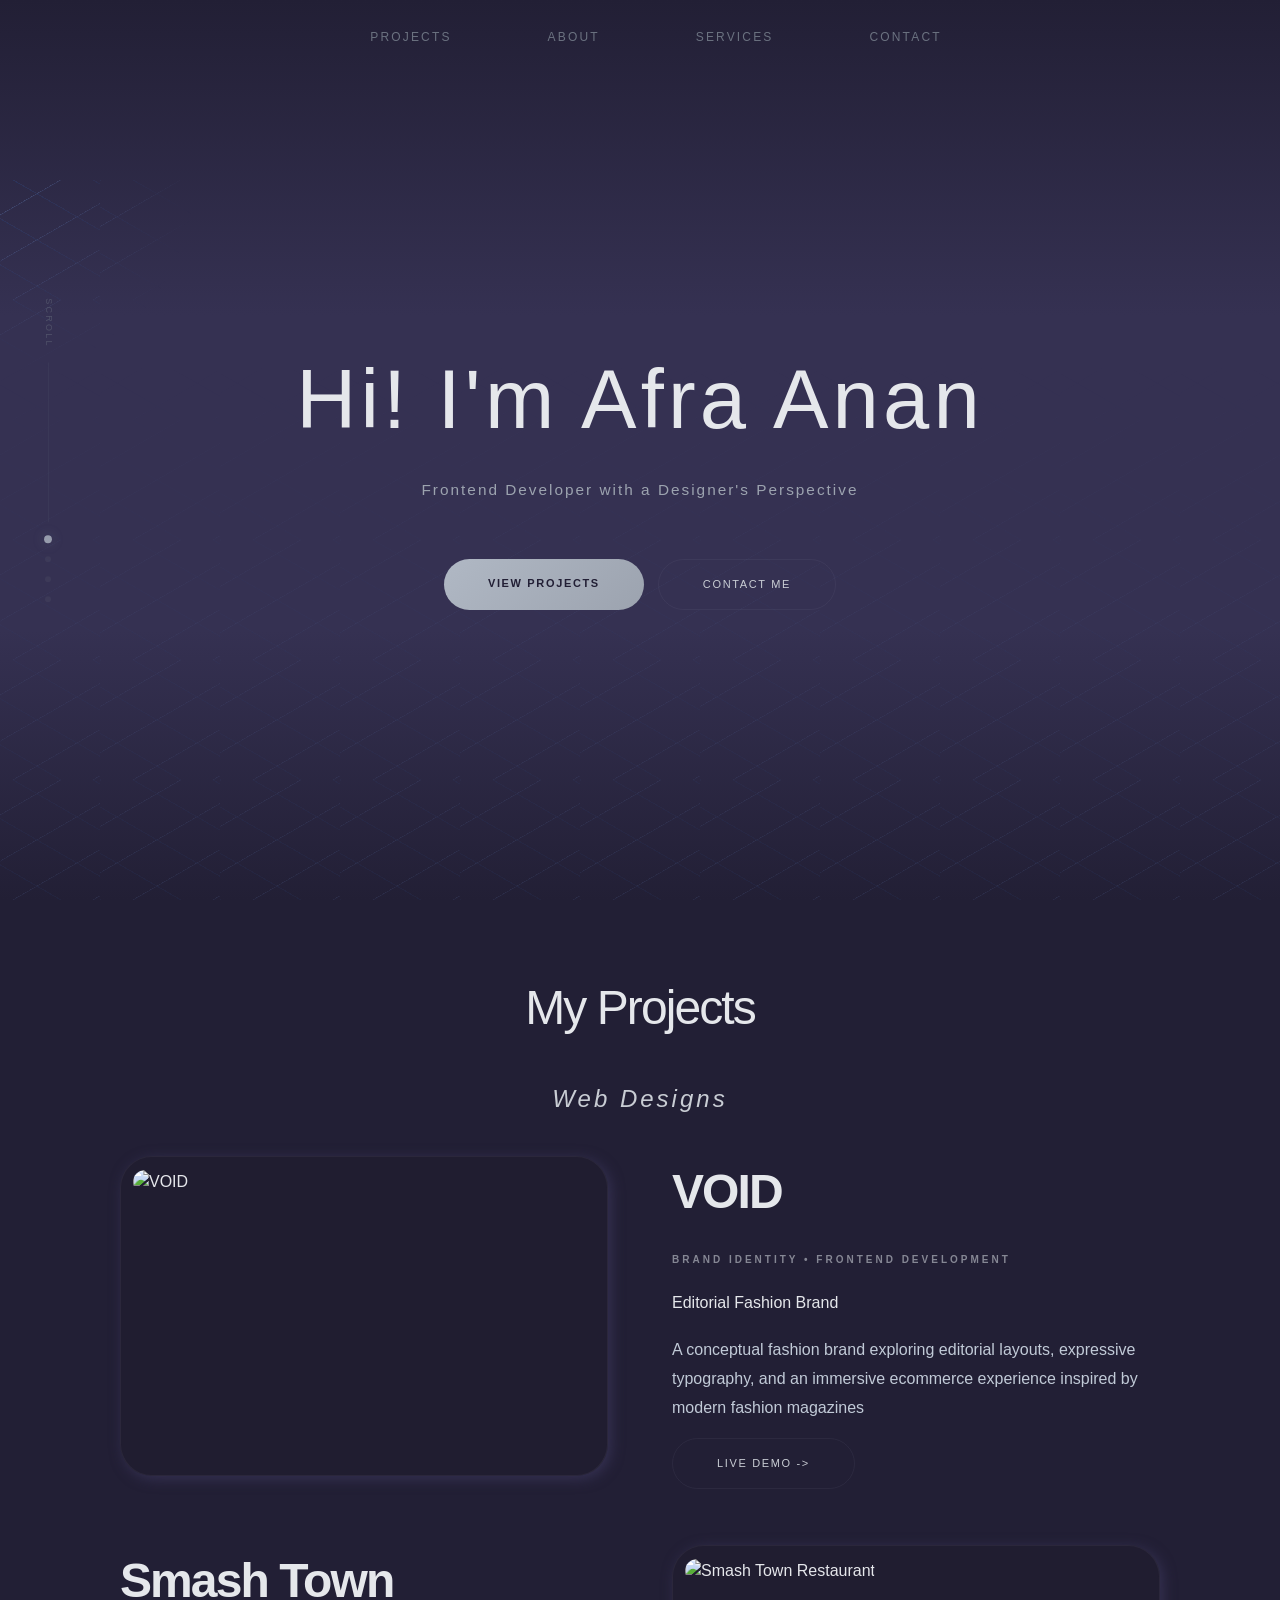
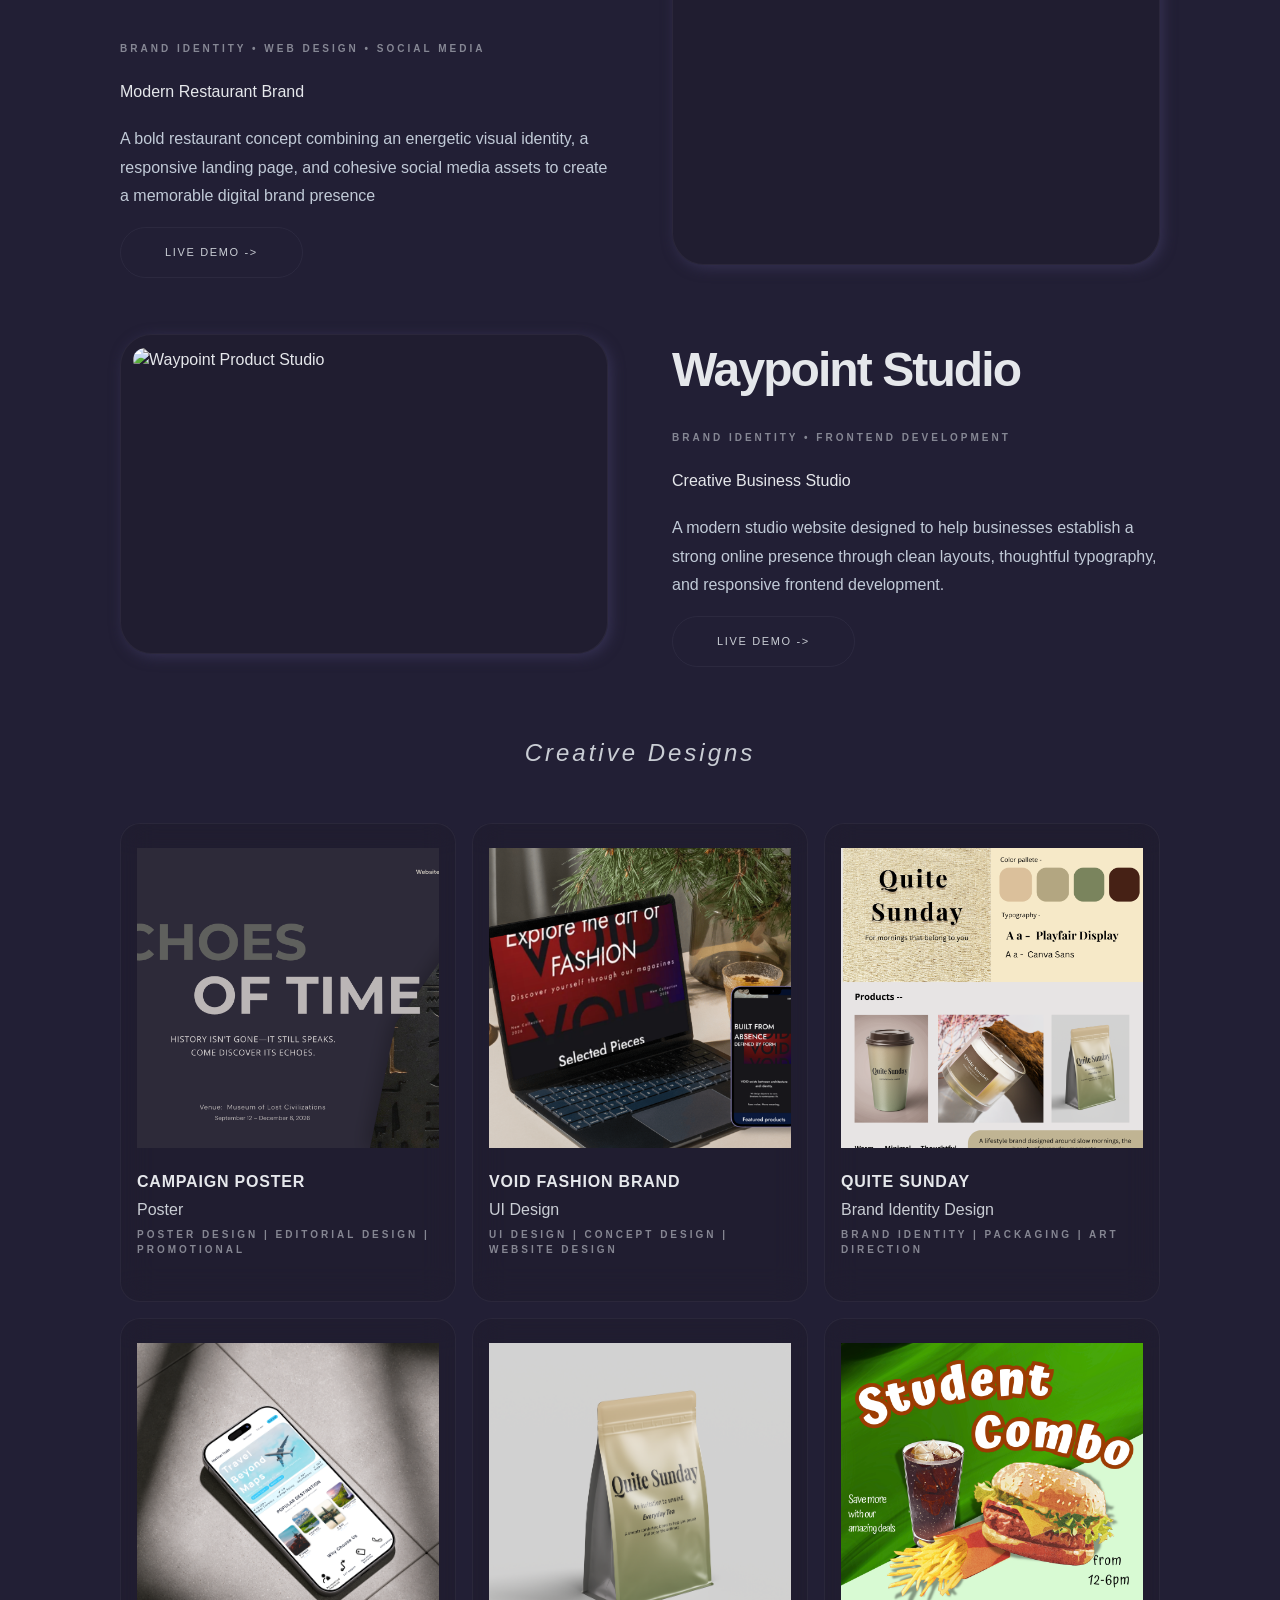
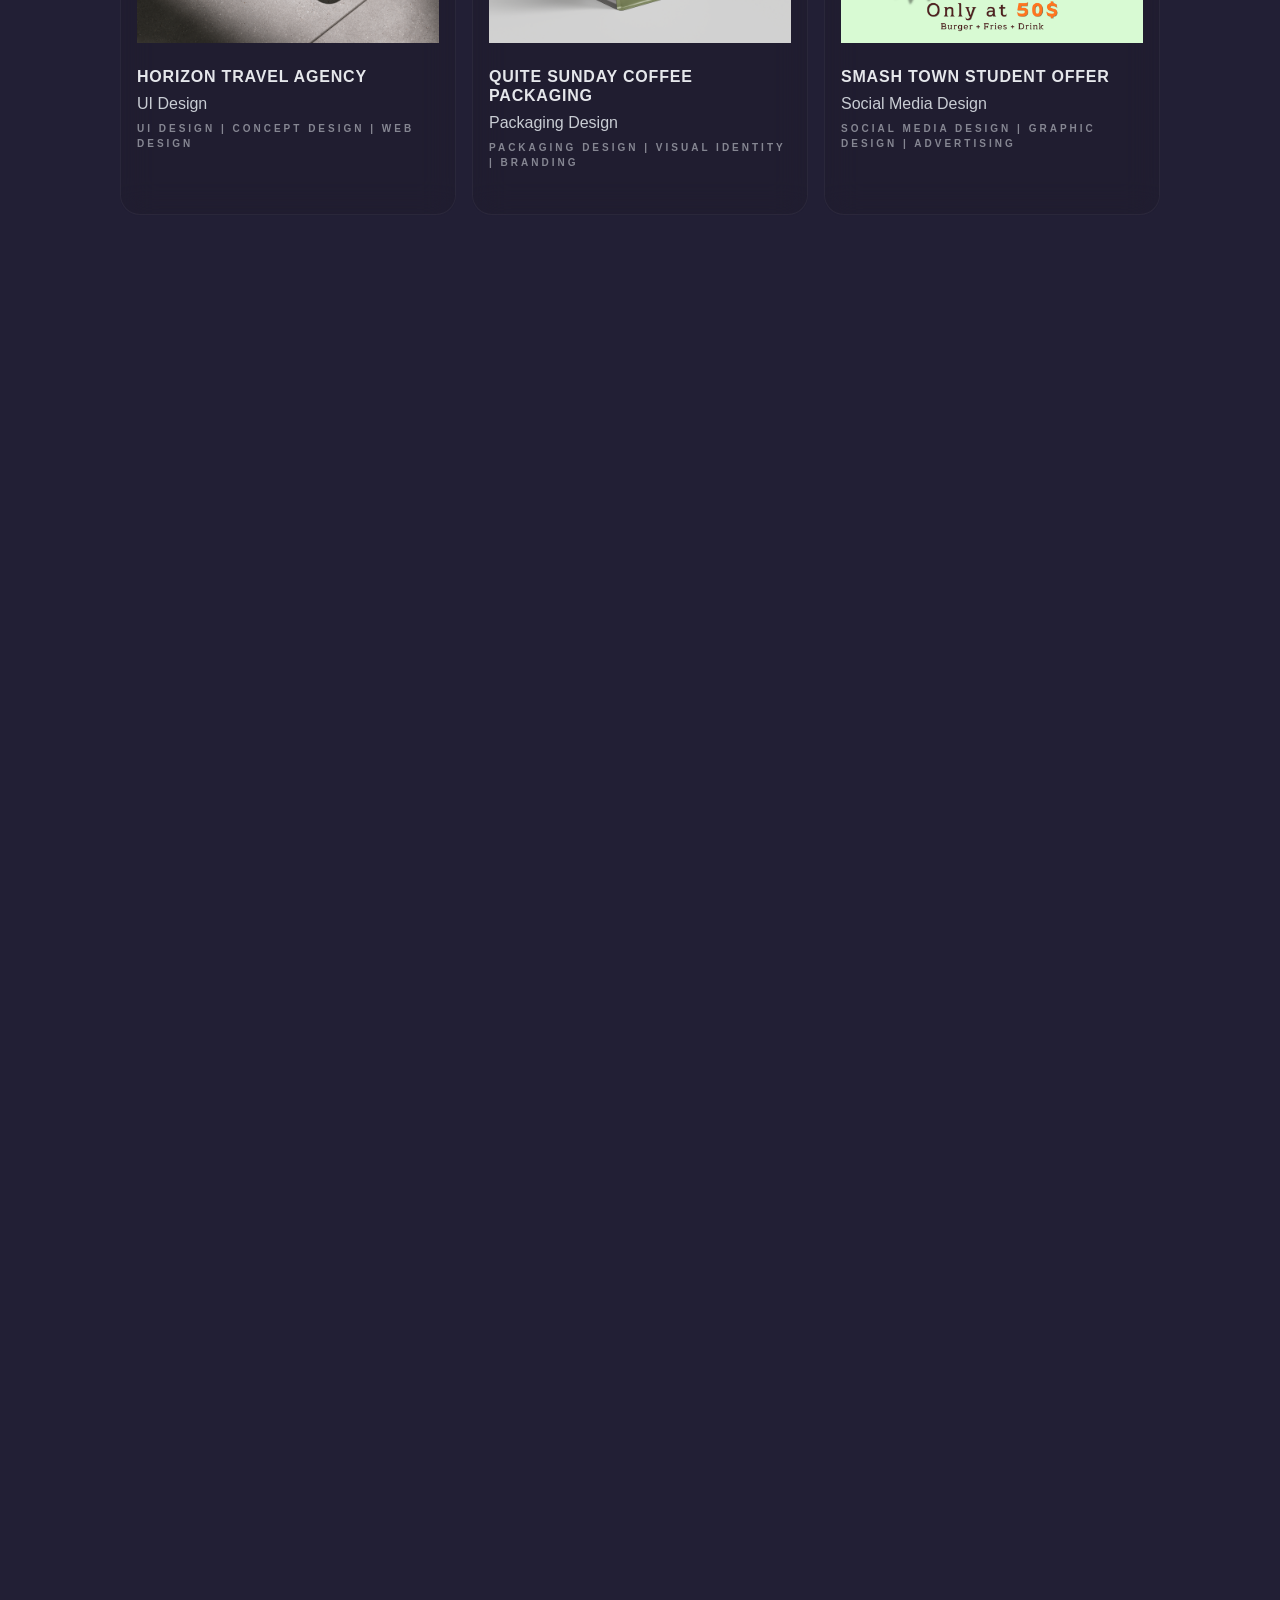
==== index.html @ 5de32705 "indent fix" ====
<!DOCTYPE html>
<html lang="en">
<head>
<meta charset="UTF-8">
<meta name="viewport" content="width=device-width, initial-scale=1.0">
<title>Afra Anan - Portfolio</title>
<link rel="preconnect" href="https://fonts.googleapis.com" />
  <link rel="preconnect" href="https://fonts.gstatic.com" crossorigin />
  <link href="https://fonts.googleapis.com/css2?family=DM+Sans:ital,opsz,wght@0,9..40,300;0,9..40,400;0,9..40,500;0,9..40,600;0,9..40,700;1,9..40,300&family=Playfair+Display:ital,wght@0,700;1,600&display=swap" rel="stylesheet" />
  <link href="https://cdn.jsdelivr.net/npm/bootstrap@5.3.7/dist/css/bootstrap.min.css" rel="stylesheet">
  <link rel="stylesheet" href="style.css">
</head>
<body>

<div class="atmosphere"></div>

    <!-- Nav -->
<nav class="top-nav" id="topNav">
  <ul class="nav-links">
    <li><a href="#project">Projects</a></li>
    <li><a href="#about">About</a></li>
    <li><a href="#service">Services</a></li>
    <li><a href="#contact">Contact</a></li>
  </ul>
  <button class="nav-toggle" id="navToggle" aria-label="Toggle menu" aria-expanded="false">
    <span class="toggle-bar"></span><span class="toggle-bar"></span>
  </button>
</nav>

<!-- Mobile Menu -->
<div class="mobile-menu" id="mobileMenu">
  <div class="mobile-menu-inner">
    <div class="mobile-menu-links">
      <a href="#" class="mobile-menu-link" data-index="01">Home</a>
      <a href="#project" class="mobile-menu-link" data-index="04">Projects</a>
      <a href="#about" class="mobile-menu-link" data-index="02">About Me</a>
      <a href="#service" class="mobile-menu-link" data-index="03">Services</a>
      <a href="#contact" class="mobile-menu-link" data-index="05">Contact Me</a>
    </div>
    <div class="mobile-menu-footer">
      <a href="#">Privacy</a>
      <a href="#">Terms</a>
      <a href="#">Contact</a>
    </div>
  </div>
</div>

<!-- Side Panels -->
<nav class="side-panel left" aria-label="Scroll indicators">
  <span class="side-label">Scroll</span>
  <div class="side-track"><div class="side-track-fill" id="leftTrack"></div></div>
  <div class="side-dot active"></div>
  <div class="side-dot"></div>
  <div class="side-dot"></div>
  <div class="side-dot"></div>
 
</nav>

<div class="zoom">
   <button class="close-btn">&times;</button>

  <div class="zoom-content">
        <img src="" alt="">

        <div class="zoom-info">
            <h2 class="zoom-title"></h2>
            <p class="zoom-desc"></p>
            <p class="zoom-tool"></p>
        </div>
    </div>  
</div>
<main class="main">

  <!-- ═══ HERO ═══ -->
  <section class="hero" id="hero">
        <div class="hero-grid"></div>
    <p class="hero-sub"> </p>    
    <h1>Hi! I'm Afra Anan</h1>
    <p class="hero-sub">
      Frontend Developer with a Designer's Perspective
    </p>
    <div class="hero-ctas">
      <a href="#project" class="btn-primary">View projects</a>
      <a href="#contact" class="btn-secondary">Contact Me</a>
    </div>
  </section>
  
  
    <!-- ═══ Projects ═══ -->
  <section class="section" id="project">
    <h2 class="section-title reveal reveal-d1">My Projects</h2>
    
    <div class="type">
      <h3 class="project-type reveal reveal-d2">Web Designs</h3>
      <div class="project reveal">
        <div class="project-visual">
          <img src="image/void.png" alt="VOID">
        </div>
        <div class="project-content">
          <div class="project-name"><strong>VOID</strong> </div>
          <p class="project-tag">Brand Identity • Frontend Development</p>
          <h6 class="desc">Editorial Fashion Brand</h6>
          <p class="project-body">
          A conceptual fashion brand exploring editorial layouts, expressive typography, and an immersive 
          ecommerce experience inspired by modern fashion magazines
          </p>
          <a href="https://voidfash.netlify.app" target="_blank" class="btn-secondary case"> Live demo -> </a>
        </div>
      </div>

      <div class="project reverse reveal">
        <div class="project-visual">
          <img src="image/smashtown.png" alt="Smash Town Restaurant">
        </div>
        <div class="project-content">
          <div class="project-name"><strong>Smash Town</strong> </div>
          <p class="project-tag">Brand Identity • Web Design • Social Media </p>
          <h6 class="desc">Modern Restaurant Brand</h6>
          <p class="project-body">
            A bold restaurant concept combining an energetic visual identity, a responsive landing page, and cohesive social media assets to create a memorable digital brand presence
          </p>
      <a href="https://smashtown.netlify.app" target="_blank" class="btn-secondary case"> Live demo -> </a>
        </div>
      </div>

      <div class="project reveal">
        <div class="project-visual">
          <img src="image/waypoint.png" alt="Waypoint Product Studio">
        </div>
        <div class="project-content">
          <div class="project-name"><strong>Waypoint Studio</strong> </div>
          <p class="project-tag">Brand Identity • Frontend Development</p>
          <h6 class="desc">Creative Business Studio</h6>
          <p class="project-body">
            A modern studio website designed to help businesses establish a strong online presence through clean layouts, thoughtful typography, and responsive frontend development.
          </p>
          <a href="https://waypointproductstudio.netlify.app" target="_blank" class="btn-secondary case"> Live demo -> </a>
        </div>
      </div>
    </div>
    <div class="type">
      <h3 class="project-type reveal reveal-d2">Creative Designs</h3>
      <div class="design-grid reveal reveal-d3">
          
        <div class="design-item">
          <div class="design-pic">
            <img src="image/museum campaign (2).png" alt="">
          </div>
          <div class="design-desc mt-4">
            <h6 class="design-name"><strong>Campaign Poster </strong> </h6>
            <h6 class="desc">Poster</h6>
            <p class="project-tag">Poster Design | Editorial Design | Promotional </p>
            <p class="hide">This campaign poster was created to encourage young people to 
              explore history through a fresh visual perspective. By adopting an editorial 
              design approach, the project moves away from conventional museum posters, 
              creating a bold, modern identity that feels engaging, culturally relevant, 
              and memorable. </p>
              <ul class="tools"> <h5>Tools :</h5>
                <li>Canva</li>
                
              </ul>
          </div>
        </div>
        <div class="design-item">
          <div class="design-pic">
            <img class="des-img" src="image/Void Mockups.png" alt="">
          </div>
          <div class="design-desc mt-4">
            <h6 class="design-name"><strong>VOID Fashion Brand </strong> </h6>
            <h6 class="desc">UI Design</h6>
            <p class="project-tag">UI Design | Concept Design | Website Design </p>
            <p class="hide">Designed as a digital-first editorial experience, this concept reimagines the traditional fashion magazine for contemporary audiences. The interface pairs bold typographic hierarchy with spacious, image-led layouts, resulting in a responsive experience that feels both refined and visually expressive across desktop and mobile.</p>
              <ul class="tools"><h5>Tools :</h5>
                <li>Adobe Express</li>
                <li>Figma</li>
              </ul>
          </div>
        </div>
        <div class="design-item">
          <div class="design-pic">
            <img src="image/Quite sunday brand identity.png" alt="">
          </div>
          <div class="design-desc mt-4">
            <h6 class="design-name"><strong>Quite Sunday </strong> </h6>
            <h6 class="desc">Brand Identity Design</h6>
            <p class="project-tag">Brand Identity  | Packaging | Art Direction </p>
            <p class="hide">Developed as a comprehensive brand identity for Quiet Sunday, this project embraces calmness, restraint, and intentional negative space to express a quiet sense of luxury. Through refined typography, a muted color palette, and a carefully structured visual hierarchy, the identity creates a premium brand experience where simplicity becomes the defining characteristic.</p>
              <ul class="tools"><h5>Tools :</h5>
                <li>Canva</li>
                
              </ul>
          </div>
        </div>

        <div class="design-item">
          <div class="design-pic">
            <img src="image/travel_Mockup_1.png" alt="">
          </div>
          <div class="design-desc mt-4">
            <h6 class="design-name"><strong>Horizon Travel Agency </strong> </h6>
            <h6 class="desc">UI Design</h6>
            <p class="project-tag">UI Design | Concept Design | Web Design </p>
            <p class="hide">A mobile travel booking interface designed with a clean, contemporary aesthetic that prioritizes clarity and visual hierarchy. Thoughtful use of typography, color, spacing, and card-based layouts creates an intuitive browsing experience, balancing functional usability with a polished, modern interface that encourages effortless destination discovery.</p>
              <ul class="tools"><h5>Tools :</h5>
                <li>Figma</li>
              </ul>
          </div>
        </div>

        <div class="design-item">
          <div class="design-pic">
            <img src="image/quite_sunday_Mockup_1.png" alt="">
          </div>
          <div class="design-desc mt-4">
            <h6 class="design-name"><strong>Quite Sunday Coffee Packaging </strong> </h6>
            <h6 class="desc">Packaging Design</h6>
            <p class="project-tag">Packaging Design | Visual Identity | Branding </p>
            <p class="hide">A packaging design concept for a premium coffee brand, created to express a sense of calm, warmth, and refined simplicity. Through a minimalist visual language, soft color palette, and thoughtful typography, the design transforms the packaging into a quiet yet memorable brand experience that reflects quality and craftsmanship.</p>
              <ul class="tools"><h5>Tools :</h5>
                <li>Photopea</li>
                <li>Canva</li>
              </ul>
          </div>
        </div>
        <div class="design-item">
          <div class="design-pic">
            <img src="image/smash student offer.png" alt="">
          </div>
          <div class="design-desc mt-4">
            <h6 class="design-name"><strong>Smash Town student offer </strong> </h6>
            <h6 class="desc">Social Media Design</h6>
            <p class="project-tag">Social Media Design | Graphic Design | Advertising  </p>
            <p class="hide">A visually engaging restaurant campaign graphic crafted to stand out in a fast-paced digital environment. Through impactful typography, vibrant imagery, and a carefully balanced composition, the design transforms a simple promotion into an eye-catching visual experience that attracts attention and encourages engagement.</p>
              <ul class="tools"><h5>Tools :</h5>
                <li>Canva</li>
              </ul>
          </div>
        </div>
       
      </div>
    
    </div>
  </section>

  <div class="silk-divider reveal"></div>
  
  <!-- ═══ About ═══ -->
  <section class="section section-center" id="about">
    
    <h2 class="section-title reveal reveal-d1">About Me</h2>
    <p class="section-text reveal reveal-d2"><strong class="m-4 fs-3">Hi! I'm a frontend developer & visual designer. <br></strong>
      I enjoy building digital experiences where branding, typography, and interaction work together. My background in visual design helps me create interfaces that are both functional and visually distinctive,
       while my frontend skills allow me to bring those ideas to life with clean, responsive code.</p>
  </section>  

  <!-- ═══ Service ═══ -->
  <section class="section section-center" id="service">
    <div class="service" >
      <h3 class="section-title reveal reveal-d2">What I do</h3>
      <div class="services-grid reveal reveal-d3">
          
        <div class="service-item">
          <div class="service-name">Frontend Developer</div>
          <p class="service-text">Building responsive, accessible, and performant websites from design to deployment</p>
          <div class="skill-set reveal reveal-d2">  
            <p class="skill-name">HTML5</p>
            <p class="skill-name">CSS3</p>
            <p class="skill-name">JavaScript</p>
            <p class="skill-name">Responsive Design</p>
            <p class="skill-name">CSS Animation</p>
          </div>   
        </div>
        <div class="service-item">
          <div class="service-name">Visual Design</div>
          <p class="service-text">
            Creating visually engaging interfaces through thoughtful typography, composition, and color.
          </p>
          <div class="skill-set reveal-d2">            
            <p class="skill-name">Layout & composition</p>
            <p class="skill-name">Visual Hierarchy</p>
            <p class="skill-name">Color Theory</p> 
            <p class="skill-name">Typography</p>
            <p class="skill-name">Branding</p>
          </div>
        </div>
        <div class="service-item">
          <div class="service-name">Creative Concepts</div>
          <p class="service-text">
            Turning ideas into visual identities, campaigns, and engaging digital experiences.
          </p>
          <div class="skill-set reveal-d2">            
            <p class="skill-name">Design Thinking</p>
            <p class="skill-name">Persona Building</p>
            <p class="skill-name">Art Direction</p> 
            <p class="skill-name">Brand Strategy</p>
          </div>
        </div>
        
      </div>
      
    </div>

  </section>    
  <div class="silk-divider reveal "></div>

  <!-- Contact-->
   <section class="section section-center" id="contact">
    <h2 class="section-title reveal reveal-d1">Interested in working together?</h2>
    <p class="section-text reveal-d1 reveal">I'm always open to freelance opportunities & collaborations.</p>
    <div class="contact-cta reveal reveal-d2">
      <a href="mailto:afraanan147@gmail.com" target="_blank" class="btn-primary">Contact Me</a>
      <p>Or Find me at<a class="contact-link" href="https://github.com/Afra-44" target="_blank">   GITHUB </a> 
        <a class="contact-link" href="https://www.facebook.com/share/1AeyUQKADK/" target="_blank"> Facebook</a>
      <a class="contact-link" href="https://www.instagram.com/afra_anan_designs?igsh=MXZvaW5mdDQ1NHpmZQ==" target="_blank"> Instagram</a></p>
    </div>
  </section>


     <!-- ═══ FOOTER  ═══ -->
  <section class="footer" id="footer">
    <div class="footer-bar reveal reveal-d4">
      <div class="footer-brand">Afra Anan</div>
      <div class="links">
        <a href="mailto:afraanan147@gmail.com">Email: afraanan147@gmail.com</a>
        
      </div>
    </div>
  </section>
</main>  

<script src="script.js"></script>
</body>
---- style.css ----
*, *::before, *::after { margin: 0; padding: 0; box-sizing: border-box; }

:root {
  --base-deep: #221f35;
  --base-mid: #353152;
  --base-soft: #3b3561;
  --slate-warm: #6B7280;
  --slate-light: #9CA3AF;
  --graphite: #2A2E35;
  --graphite-soft: #3D424A;
  --ivory: #E5E7EB;
  --ivory-muted: #C9CDD4;
  --silver: #B0B8C4;
  --panel-bg: rgba(31, 29, 44, 0.55);
  --panel-border: rgba(169, 165, 192, 0.08);
  --panel-border-hover : rgba(169, 165, 192, 0.228);
  --silk-ease: cubic-bezier(0.16, 1, 0.3, 1);
}

html { scroll-behavior: smooth; font-size: 16px; scroll-padding-top: 80px; }

body {
  font-family: 'Montserrat', sans-serif;
  background: var(--base-deep);
  color: var(--ivory);
  overflow-x: hidden;
  -webkit-font-smoothing: antialiased;
}

/* ── BG ── */
.atmosphere {
  position: fixed; inset: 0; z-index: 0;
  background: linear-gradient(180deg, var(--base-deep) 0%, var(--base-mid) 35%, var(--base-mid) 70%, var(--base-deep) 100%);
}


/* ── Nav ── */
.top-nav {
  position: fixed; top: 0; left: 0; right: 0; z-index: 6;
  display: flex; justify-content: center; align-items: center;
  padding: 24px 40px;
  transition: background 0.8s var(--silk-ease), padding 0.8s var(--silk-ease);
}
.top-nav.scrolled {
  /* background: rgba(15, 17, 21, 0.85); */
  backdrop-filter: blur(20px); -webkit-backdrop-filter: blur(20px);
  padding: 16px 40px;
}
.nav-links { display: flex; gap: 6em; list-style: none; align-items: center; }
.nav-links a {
  font-size: 12px; font-weight: 500; letter-spacing: 0.18em; text-transform: uppercase;
  color: var(--slate-warm); text-decoration: none; position: relative; padding: 14px 0 6px;
  transition: color 0.8s var(--silk-ease);
}
.nav-links a::after {
  content: ''; position: absolute; top: 0; left: 50%;
  width: 6px; height: 6px;
  border-right: 1px solid var(--silver); border-bottom: 1px solid var(--silver);
  transform: translateX(-50%) rotate(45deg) translateY(-8px);
  opacity: 0; transition: transform 0.8s var(--silk-ease), opacity 0.6s var(--silk-ease);
  pointer-events: none;
}
.nav-links a:hover { color: var(--ivory); }
.nav-links a:hover::after { opacity: 0.7; transform: translateX(-50%) rotate(45deg) translateY(0); }
.nav-links a.active { color: var(--ivory-muted); }
.nav-links a.active::after { opacity: 0.4; transform: translateX(-50%) rotate(45deg) translateY(0); }

/* ── Hamburger ── */
.nav-toggle {
  display: none; background: none; border: none; cursor: pointer;
  width: 32px; height: 24px; position: relative; padding: 0;
}
.toggle-bar {
  display: block; width: 100%; height: 1.5px; background: var(--ivory);
  position: absolute; left: 0;
  transition: transform 0.6s var(--silk-ease), top 0.6s var(--silk-ease);
}
.toggle-bar:nth-child(1) { top: 6px; }
.toggle-bar:nth-child(2) { top: 16px; }
.nav-toggle.active .toggle-bar:nth-child(1) { top: 11px; transform: rotate(45deg); }
.nav-toggle.active .toggle-bar:nth-child(2) { top: 11px; transform: rotate(-45deg); }

/* ── Mobile Menu ── */
.mobile-menu {
  position: fixed; inset: 0; z-index: 5;
  pointer-events: none; opacity: 0; visibility: hidden;
  transition: opacity 0.6s var(--silk-ease), visibility 0.6s var(--silk-ease);
}
.mobile-menu.open { opacity: 1; visibility: visible; pointer-events: auto; }
.mobile-menu-inner {
  position: absolute; inset: 0;
  background: rgba(15, 17, 21, 0.94);
  backdrop-filter: blur(40px); -webkit-backdrop-filter: blur(40px);
  display: flex; flex-direction: column; justify-content: center;
  padding: 100px 40px 60px; overflow-y: auto;
}
.mobile-menu-links { display: flex; flex-direction: column; flex: 1; justify-content: center; }
.mobile-menu-link {
  display: flex; align-items: baseline; gap: 16px;
  font-size: clamp(1.6rem, 5vw, 2.6rem); font-weight: 300; letter-spacing: -0.02em;
  color: var(--ivory); text-decoration: none; padding: 14px 0;
  border-bottom: 1px solid rgba(156,163,175,0.06); position: relative;
  opacity: 0; transform: translateY(20px);
  transition: opacity 0.3s ease, transform 0.3s ease, color 0.6s var(--silk-ease);
}
.mobile-menu.open .mobile-menu-link {
  opacity: 1; transform: translateY(0);
  transition: opacity 0.5s var(--silk-ease), transform 0.5s var(--silk-ease), color 0.6s var(--silk-ease);
}
.mobile-menu.open .mobile-menu-link:nth-child(1) { transition-delay: 0.06s; }
.mobile-menu.open .mobile-menu-link:nth-child(2) { transition-delay: 0.12s; }
.mobile-menu.open .mobile-menu-link:nth-child(3) { transition-delay: 0.18s; }
.mobile-menu.open .mobile-menu-link:nth-child(4) { transition-delay: 0.24s; }
.mobile-menu.open .mobile-menu-link:nth-child(5) { transition-delay: 0.30s; }
.mobile-menu.open .mobile-menu-link:nth-child(6) { transition-delay: 0.36s; }
.mobile-menu.open .mobile-menu-link:nth-child(7) { transition-delay: 0.42s; }
.mobile-menu-link::before {
  content: attr(data-index); font-size: 10px; font-weight: 500;
  letter-spacing: 0.15em; color: var(--slate-warm); opacity: 0.4;
  min-width: 24px; font-variant-numeric: tabular-nums;
}
.mobile-menu-footer {
  display: flex; justify-content: space-between; align-items: center;
  padding-top: 24px; border-top: 1px solid rgba(156,163,175,0.06);
  opacity: 0; transition: opacity 0.3s ease;
}
.mobile-menu.open .mobile-menu-footer {
  opacity: 1; transition: opacity 0.5s var(--silk-ease) 0.45s;
}
.mobile-menu-footer a {
  font-size: 10px; font-weight: 400; letter-spacing: 0.1em; text-transform: uppercase;
  color: var(--slate-warm); opacity: 0.4; text-decoration: none;
}
body.menu-open { overflow: hidden; }
body.menu-open .top-nav { background: rgba(21, 24, 31, 0.95); backdrop-filter: blur(20px); }


/* ── Side Panels ── */
.side-panel {
  position: fixed; top: 50%; transform: translateY(-50%);
  width: 56px; z-index: 3;
  display: flex; flex-direction: column; align-items: center;
  gap: 14px; padding: 24px 0;
}
.side-panel.left { left: 20px; }

.side-label {
  writing-mode: vertical-rl; text-orientation: mixed;
  font-size: 9px; font-weight: 500; letter-spacing: 0.25em; text-transform: uppercase;
  color: var(--slate-warm); opacity: 0.5;
}
.side-track {
  width: 1px; height: 160px;
  background: rgba(156,163,175,0.06); position: relative; border-radius: 1px;
}
.side-track-fill {
  position: absolute; top: 0; left: 0; width: 100%; height: 0%;
  background: linear-gradient(to bottom, var(--silver), rgba(176,184,196,0.15));
  border-radius: 1px; transition: height 1.2s var(--silk-ease);
}
.side-dot {
  width: 6px; height: 6px; border-radius: 50%;
  background: var(--slate-warm); opacity: 0.15;
  transition: opacity 0.8s var(--silk-ease), transform 0.8s var(--silk-ease), box-shadow 0.8s var(--silk-ease);
}
.side-dot.active {
  opacity: 0.8; background: var(--silver);
  box-shadow: 0 0 12px rgba(176,184,196,0.3); transform: scale(1.3);
}

/* ── Container ── */
.main { position: relative; z-index: 2; max-width: 1120px; margin: 0 auto; padding: 0 40px; }

.section { padding: 80px 0; position: relative; }
.section-title {
  font-size: clamp(2rem, 4vw, 3rem); font-weight: 300;
  text-align: center; 
  letter-spacing: -0.04em; line-height: 1.15; color: var(--ivory); margin-bottom: 20px;
}
.section-title strong { font-weight: 600; }

.section-text{
   font-size: 1.2em; font-weight: 400; line-height: 2; 
  color: var(--slate-light);  max-width: 85%;
  padding: 20px 0 40px; margin: auto;
  text-align: center;
} 
.section-center { text-align: center; }

.silk-divider { width: 100px; height: 1px; background: linear-gradient(90deg, transparent, var(--panel-border), transparent); margin: 0 auto; }

.btn-primary {
  display: inline-block; padding: 16px 44px; border-radius: 100px;
  background: linear-gradient(135deg, var(--silver), var(--slate-light));
  color: var(--base-deep); font-family: inherit; font-size: 11px; font-weight: 600;
  letter-spacing: 0.15em; text-transform: uppercase; border: none; cursor: pointer;
  text-decoration: none;
  transition: transform 0.8s var(--silk-ease), box-shadow 0.8s var(--silk-ease);
}
.btn-primary:hover { transform: scale(1.02); box-shadow: 0 8px 40px rgba(176,184,196,0.18); }
.btn-secondary {
  display: inline-block; padding: 16px 44px; border-radius: 100px; background: transparent;
  color: var(--ivory-muted); font-family: inherit; font-size: 11px; font-weight: 500;
  letter-spacing: 0.15em; text-transform: uppercase;
  border: 1px solid var(--panel-border); cursor: pointer; text-decoration: none;
  transition: transform 0.8s var(--silk-ease), border-color 0.8s var(--silk-ease), background 0.8s var(--silk-ease);
}
.btn-secondary:hover { transform: scale(1.02); border-color: rgba(156,163,175,0.2); background: rgba(156,163,175,0.04); }

/* ── Reveal ── */
.reveal {
  opacity: 0; transform: translateY(36px);
  transition: opacity 1.2s var(--silk-ease), transform 1.2s var(--silk-ease);
}
.reveal.visible { opacity: 1; transform: translateY(0); }
.reveal-d1 { transition-delay: 0.1s; }
.reveal-d2 { transition-delay: 0.2s; }
.reveal-d3 { transition-delay: 0.3s; }
.reveal-d4 { transition-delay: 0.4s; }

/* ══════════════════════════════════
   HERO
   ══════════════════════════════════ */
.hero {
  min-height: 100vh; display: flex; flex-direction: column;
  justify-content: center; align-items: center; text-align: center;
  padding: 120px 0 80px; position: relative;
}
.hero-grid {
  position: absolute; bottom: 0; left: 50%; height: 80%;
  width: 100vw; transform: translateX(-50%);
  z-index: 0; pointer-events: none;
  --mx: 50%; --my: 50%;
  background-image:
    repeating-linear-gradient(30deg,rgba(25, 71, 150, 0.3) 0px,
    rgba(129, 168, 235, 0.1) 1px,transparent 1px, transparent 40px  ),
  repeating-linear-gradient(150deg,rgba(135, 173, 237, 0.3) 0px,
    rgba(16, 72, 169, 0.08) 1px,transparent 1px,transparent 40px);
  background-size: 120px 120px;
  background-position: center bottom;
  -webkit-mask-image:
    radial-gradient(circle 300px at var(--mx) var(--my), rgba(0,0,0,1) 0%, transparent 65%),
    linear-gradient(to bottom, transparent 0%, transparent 25%, rgba(0,0,0,0.1) 45%, rgba(0,0,0,0.25) 70%, rgba(0,0,0,0.4) 100%);
  mask-image:
    radial-gradient(circle 300px at var(--mx) var(--my), rgba(0,0,0,1) 0%, transparent 65%),
    linear-gradient(to bottom, transparent 0%, transparent 25%, rgba(0,0,0,0.1) 45%, rgba(0,0,0,0.25) 70%, rgba(0,0,0,0.4) 100%);
  -webkit-mask-composite: source-over;
  mask-composite: add;
}
.hero > *:not(.hero-grid) { position: relative; z-index: 1; }

.hero h1 {
  font-size: clamp(2.8rem, 6.5vw, 5.5rem); font-weight: 500;
  letter-spacing: 0.05em; line-height: 1;
  opacity: 0; transform: translateY(24px); 
  font-family: 'jose', sans-serif;
  animation: fadeUp 1.4s var(--silk-ease) 0.4s forwards;
}
.hero-sub {
  font-size: clamp(0.85rem, 1.2vw, 1rem); font-weight: 300; line-height: 1.7;
  color: var(--slate-light); max-width: 65vw; margin: 28px auto 28px;
  opacity: 0; transform: translateY(16px); letter-spacing: 2px;
  animation: fadeUp 1.4s var(--silk-ease) 0.6s forwards;
}
.hero-ctas {
  display: flex; gap: 14px;
  opacity: 0; transform: translateY(16px);
  animation: fadeUp 1.4s var(--silk-ease) 0.8s forwards;
  margin: 28px auto;
}

@keyframes fadeUp { to { opacity: 1; transform: translateY(0); } }
@keyframes pulse { 0%,100% { opacity: 1; } 50% { opacity: 0.4; } }


/* ══════════════════════════════════
   project 
   ══════════════════════════════════ */
.project {
  display: grid; grid-template-columns: 1fr 1fr; gap: 64px;
  align-items: center;
  padding: 22px 0;
}
.type{
  margin: 50px 0;
}
.project-type{
  letter-spacing: 3px;
  font-size: 1.5rem;
  text-align: center;
  font-style: oblique;
  font-weight: 100;
  color: var(--ivory-muted);
}
.project-body {
  font-size: 1rem; font-weight: 300; line-height: 1.8; 
  color: rgb(193, 202, 215); max-width: 540px;
}
.project-tag {
  font-size: 10px; font-weight: 600; letter-spacing: 0.3em; text-transform: uppercase;
  color: var(--ivory-muted); opacity: 0.6; margin-bottom: 20px;
}
.project.reverse { direction: rtl; }
.project.reverse > * { direction: ltr; }

.project-visual {
  position: relative; height: 320px; border-radius: 32px; overflow: hidden;
  background: var(--panel-bg); 
  border: 1px solid var(--panel-border);
  padding: 12px;
  box-shadow: var(--base-mid) 3px 3px 13px;
}
.project-visual:hover{
  border: 1px solid var(--panel-border-hover);
  transform: scale(1.02);
  box-shadow: var(--base-soft) 3px 3px 23px;
}
.project-visual img {
  width: 100%; height: 100%; object-fit: cover; border-radius: inherit;
}
.project-content .desc{
  font-weight: 500;
  margin: 17px 0;
  line-height: 2;
}
.project-name {
  font-size: 3rem; font-weight: 700; letter-spacing: -0.04em;
  color: var(--ivory); line-height: 2; margin-bottom: 12px;
  font-variant-numeric: tabular-nums;
}

.design-grid {
  display: grid; grid-template-columns: repeat(3, 1fr); gap: 16px; margin-top: 56px;
}
.design-item {
  background: var(--panel-bg); border: 1px solid var(--panel-border);
  border-radius: 20px; padding: 24px 16px;
  text-align: left;
  backdrop-filter: blur(16px);
  transition: transform 0.8s var(--silk-ease), border-color 0.8s var(--silk-ease);
}
.design-item:hover{
  transform: scale(1.02);
  border: 1px solid var(--panel-border-hover);
}
.design-item img{
   width: 100%; height: 300px; 
   object-fit: cover; border-radius: inherit;
}
.design-name {
  font-size: 1rem; font-weight: 700; letter-spacing: 0.05em;
  color: var(--ivory); text-transform: uppercase;
}
.design-text{
  font-size: 1rem; font-weight: 300; 
  color: var(--slate-light); margin: 8px 0;
}
.design-item .desc{
  color: var(--ivory-muted);
 font-weight: 500;
  /* margin: 17px 0; */
}
.hide,.tools{
  display: none;
}
.zoom{
  display: none;
  position: fixed;
  inset: 0;
  justify-content: center;
  align-items: center;
  z-index: 8;
  background-color: #353152;
}
.zoom button {
  position: absolute;
  top: 20px;
  right: 35px;
  font-size: 45px;
  background: none;
  border: none;
  color: var(--base-deep);
  cursor: pointer;
}
.zoom button:hover {
  background: rgba(255, 255, 255, 0.25);
  transform: scale(1.05);
}
.zoom img {
  /* width: 70%; */
  max-height: 80vh;
  object-fit: contain;
  border-radius: 16px;
  /* margin: 20px; */
}

.zoom-content{
    display: flex;
    gap: clamp(20px, 4vw, 50px);
    width: min(90%, 1200px);
    /* padding: clamp(20px, 3vw, 40px); */
    border-radius: 20px;
}

.zoom-info{
    width: 35%;
    display: flex;
    flex-direction: column;
    justify-content: center;
    margin: auto;
    gap: clamp(12px, 2vw, 24px);
}

.zoom-title{
    font-size: clamp(1.5rem, 3vw, 3rem);
    font-weight: 700;
    line-height: 1.15;
    color: var(--ivory);
}

.zoom-desc{
    font-size: clamp(0.9rem, 1.2vw, 1.1rem);
    line-height: 1.8;
    color: var(--slate-light);
}

.zoom-tool{
    font-size: clamp(0.85rem, 1vw, 1rem);
    line-height: 1.7;
    color: var(--ivory-muted);
}

.zoom-info .zoom-tool h5{
  color: var(--ivory);
}
.zoom-info .zoom-tool li{
  list-style: none;
}
/* about*/
#about{
  text-align: center;
}

/* Service  */
.service{
  padding-top: 50px;
}
.services-grid {
  display: grid; grid-template-columns: repeat(3, 1fr); gap: 16px; margin-top: 56px;
}
.service-item {
   border: 1px solid var(--panel-border);
  border-radius: 20px; padding: 24px 16px; text-align: left;
  backdrop-filter: blur(16px);
  transition: transform 0.8s var(--silk-ease), border-color 0.8s var(--silk-ease);
}
.service-item:hover{
  transform: scale(1.02);
  border: 1px solid var(--panel-border-hover);
}
.service-name {
  font-size: 1rem; font-weight: 700; letter-spacing: 0.05em;
  color: var(--ivory); text-transform: uppercase;
}
.service-text{
  font-size: 1rem; font-weight: 300; 
  color: var(--slate-light); margin: 8px 0;
}
.skill{
  margin: 20px 0;
  align-items: center;
}
.skill-set{
  display: flex;
  flex-wrap: wrap;
  gap: 6px;
  margin: 5px auto;
  /* max-width: 700px; */
  text-align: center;
  
}
.skill-set .skill-name{
  background: var(--panel-bg); border: 1px solid var(--panel-border);
  border-radius: 70px;  text-align: center;
  backdrop-filter: blur(16px);
  width: fit-content ;
  padding: 10px 8px;
    font-size: 0.9rem;
    /* letter-spacing: .5px; */
  transition: transform 0.8s var(--silk-ease), border-color 0.8s var(--silk-ease);
}
/* Contact  */

.contact-cta p{
  color: var(--ivory-muted);
  
  margin: 30px 0;
  font-size: 1rem;
  letter-spacing: 6px;
}
.contact-link{
  text-decoration: none;
  color: inherit;
  font-weight: 800;
  letter-spacing: normal;
  margin: 2px 12px;
}

/* ══════════════════════════════════
   FOOTER
   ══════════════════════════════════ */
.footer { padding: 10px 20px; 
  text-align: center; }
.footer-bar {
  display: flex;
  justify-content: space-around;
   align-items: center;
  padding-top: 40px; border-top: 1px solid rgba(156,163,175,0.06);
}
.footer-brand { font-size: 11px; font-weight: 600; 
  letter-spacing: 0.2em; text-transform: uppercase; 
  color: var(--slate-light); opacity: 0.5; }

.footer .links a{
text-decoration: none;
color: var(--slate-light);
font-size: 13px; font-weight: 600;
}

/* ══════════════════════════════════
   RESPONSIVE
   ══════════════════════════════════ */
@media (max-width: 1024px) {
  .main { padding: 0 32px; }
  .nav-links { display: none; }
  .nav-cta { display: none; }
  .nav-toggle { display: block; }
  .side-panel { display: none; }
  .project { grid-template-columns: 1fr; gap: 40px; }
  .project.reverse { direction: ltr; }
  .project-visual { height: 260px; }
 
}

@media (max-width: 768px) {
  .main { padding: 0 20px; }
  .top-nav { padding: 18px 20px; }
  .top-nav.scrolled { padding: 14px 20px; }
  .hero { min-height: 100svh; padding: 100px 0 60px; }
  .btn-primary, .btn-secondary { width: 100%; max-width: 280px; text-align: center; }
  .section { padding: 80px 0; }
  .design-grid ,.services-grid{
  display: block; gap: 16px; margin-top: 56px;
  }
  .design-item ,.service-item{
    margin-top: 1.5em;
    transition: transform 0.8s var(--silk-ease), border-color 0.8s var(--silk-ease);
  }
  .design-desc{
    line-height: 2;
  }
  .project-visual { height: 240px; border-radius: 24px; }
  .footer-bar { flex-direction: column; gap: 20px; text-align: center; }
  .footer-links { flex-wrap: wrap; justify-content: center; }
  .footer-ctas { flex-direction: column; align-items: center; }
  .mobile-menu-inner { padding: 90px 20px 40px; }


    .zoom-content{
        flex-direction: column;
        width: 90%;
        max-height: 90vh;
        overflow-y: auto;
    }

    .zoom-content img{
        max-height: 100%;
    }

    .zoom-info{
        width: 100%;
    }

    .zoom-title{
        font-size: 1.8rem;
    }

    .zoom-desc{
        font-size: 0.95rem;
    }

    .zoom-tool{
        font-size: 0.9rem;
    }

    .close-btn{
        font-size: 2rem;
        top: 12px;
        right: 16px;
    }

}

@media (max-width: 480px) {
  .hero h1 { font-size: 2.4rem; }
  .section-title { font-size: 1.7rem; }
  .mobile-menu-link { font-size: 1.4rem; }
  
  .section-text{
    font-size: 16px;
  }
  .section-text strong{
    font-size: 20px;
  }
}

@media (max-height: 540px) and (orientation: landscape) {
  .hero { min-height: auto; padding: 80px 0 40px; }
  .section { padding: 60px 0; }
  .mobile-menu-inner { padding: 64px 32px 24px; justify-content: flex-start; }
  .mobile-menu-link { font-size: 1.2rem; padding: 8px 0; }
}


/* Focus */
.btn-primary:focus-visible, .btn-secondary:focus-visible,
.nav-links a:focus-visible, .nav-toggle:focus-visible,
.mobile-menu-link:focus-visible, .faq-question:focus-visible,
.toggle-switch:focus-visible, .faq-toggle-all:focus-visible {
  outline: 2px solid var(--silver); outline-offset: 3px;
}
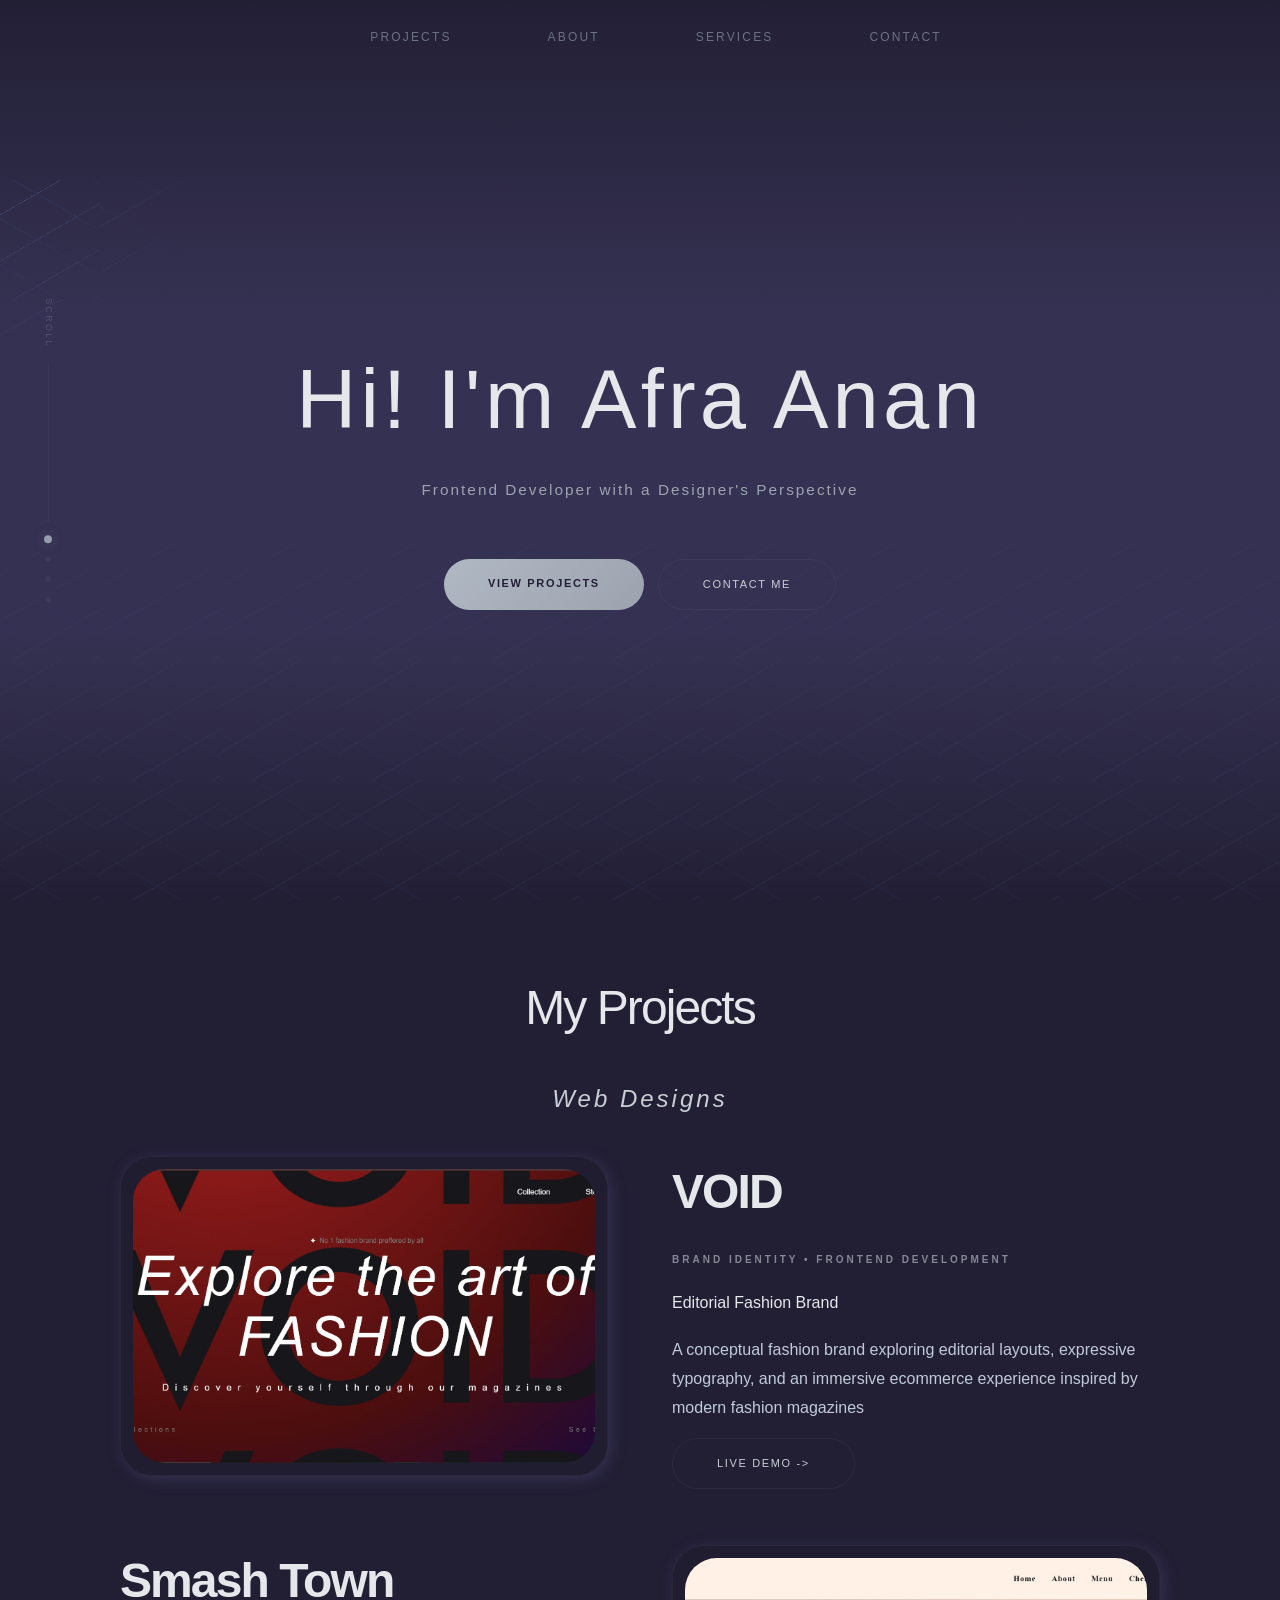
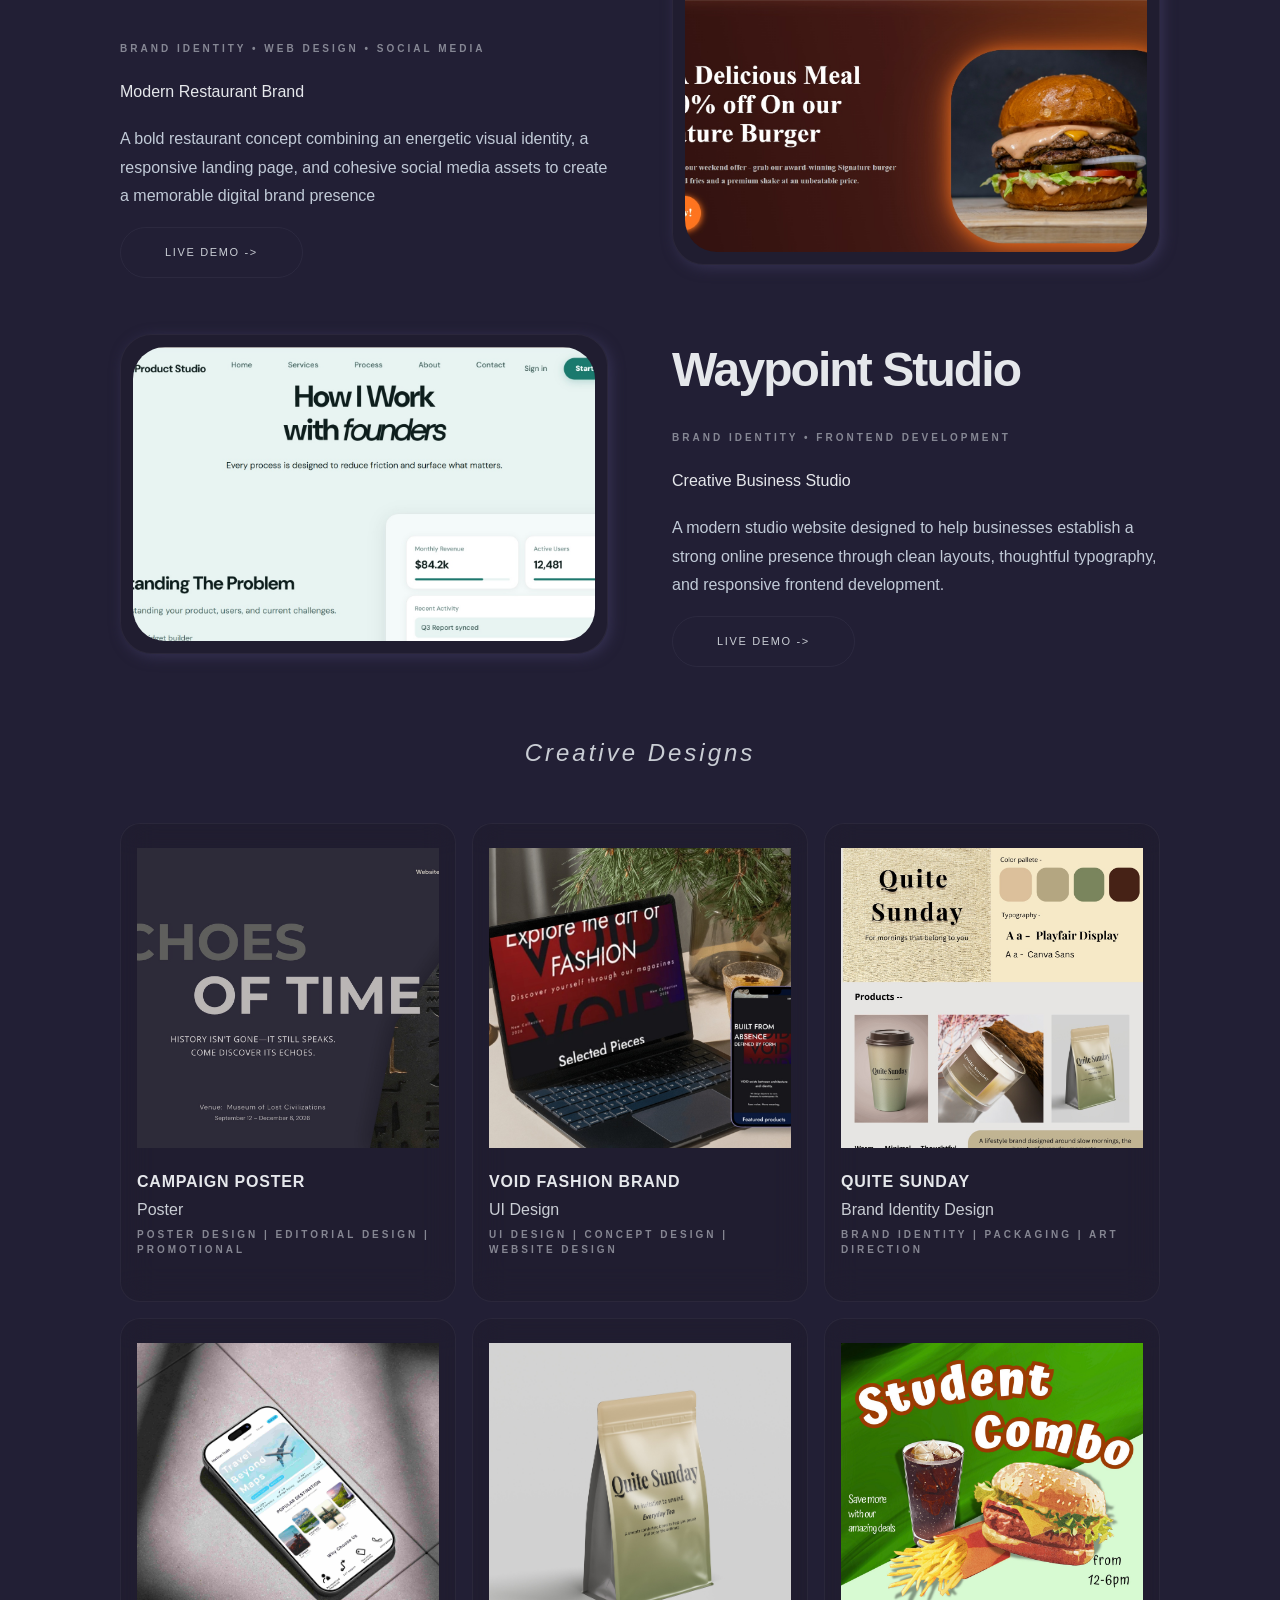
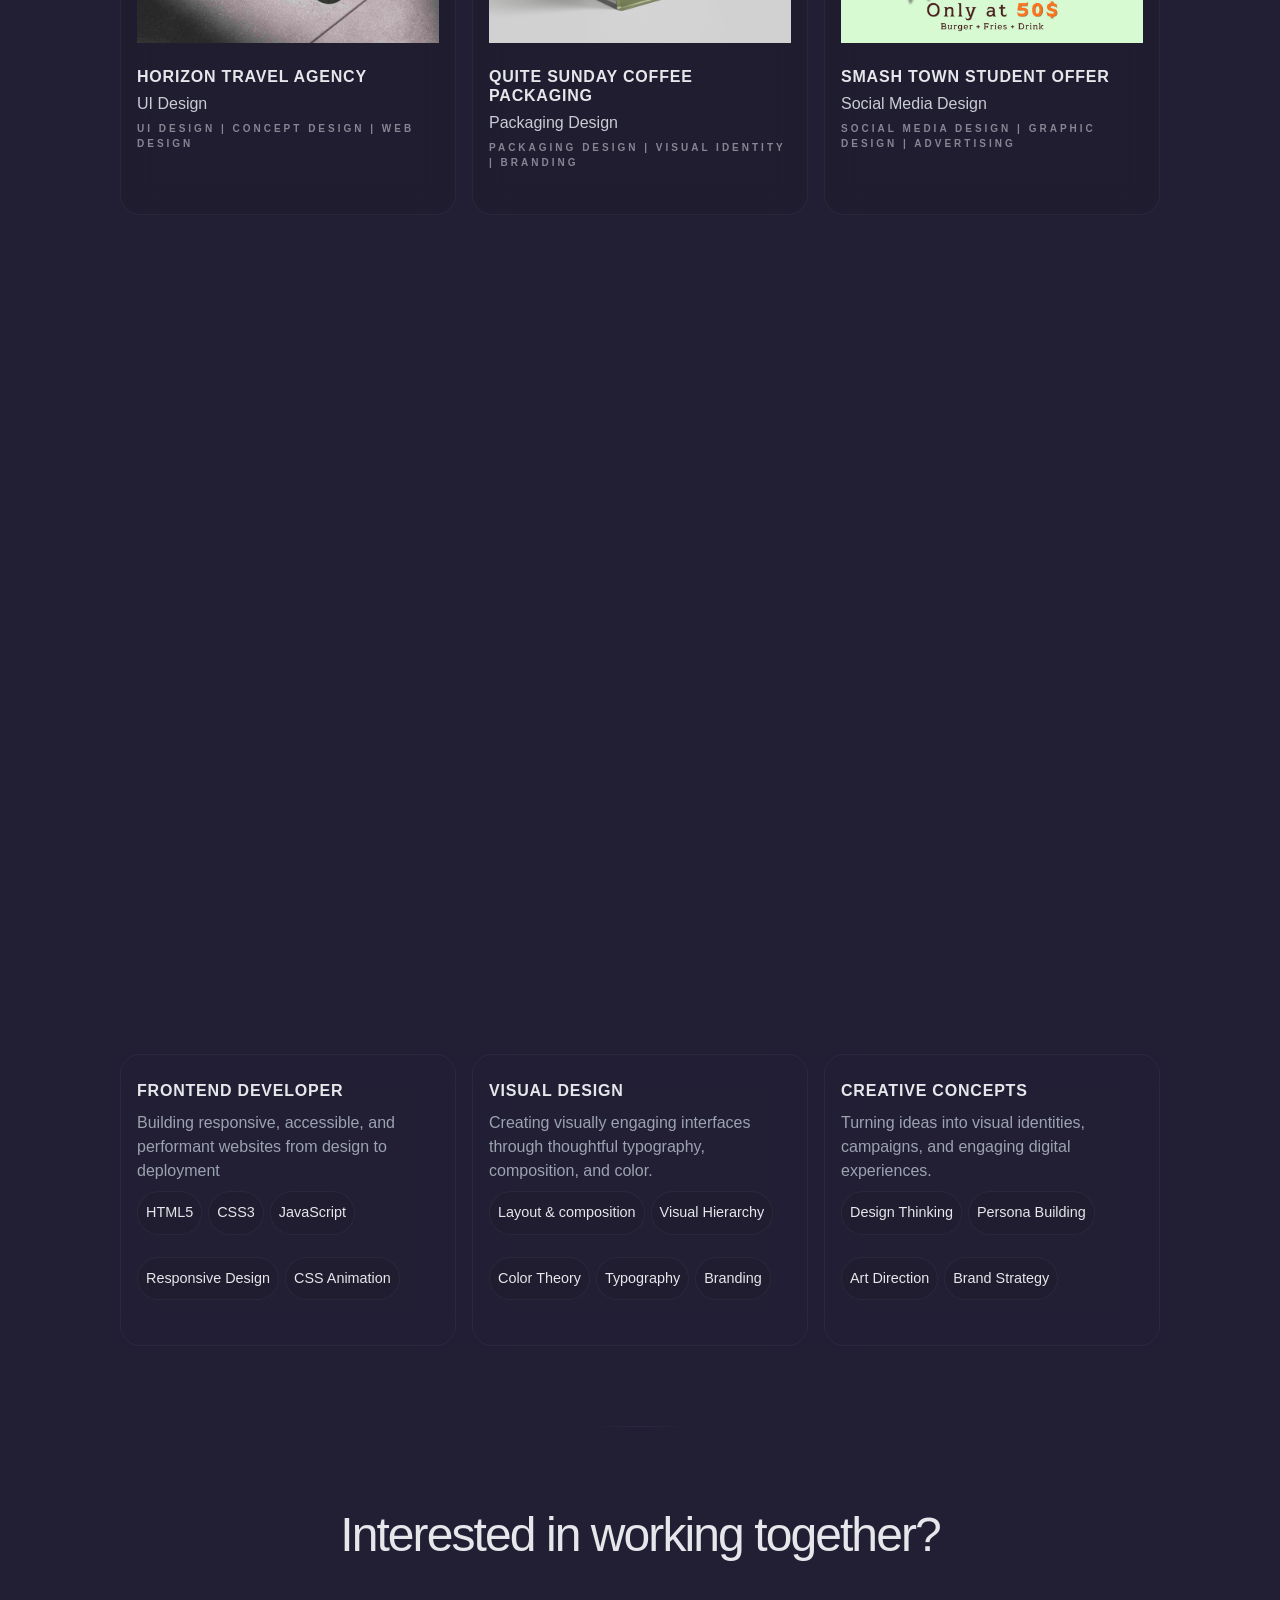
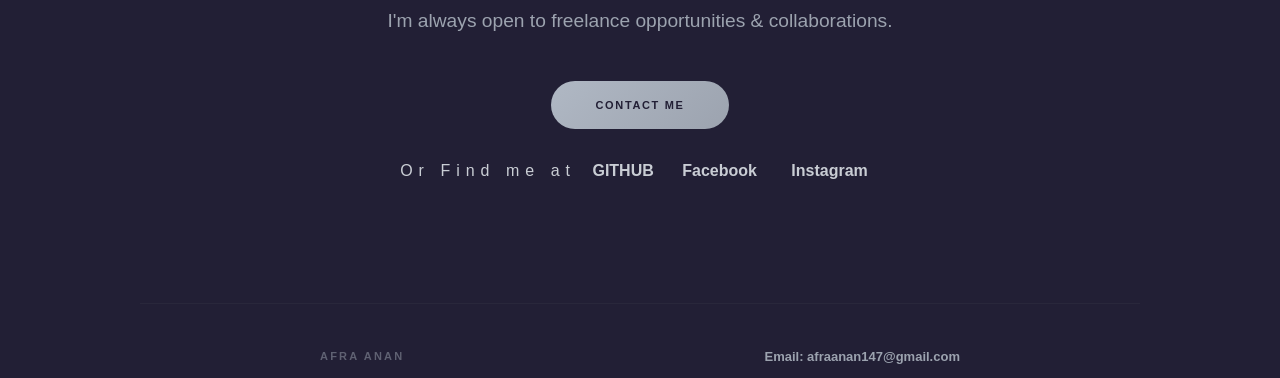
==== commit 1f925aa5: "pic jpeg" ====
--- a/index.html
+++ b/index.html
@@ -94,7 +94,7 @@
       <h3 class="project-type reveal reveal-d2">Web Designs</h3>
       <div class="project reveal">
         <div class="project-visual">
-          <img src="image/void.png" alt="VOID">
+          <img src="image/void.jpeg" alt="VOID">
         </div>
         <div class="project-content">
           <div class="project-name"><strong>VOID</strong> </div>
@@ -110,7 +110,7 @@
 
       <div class="project reverse reveal">
         <div class="project-visual">
-          <img src="image/smashtown.png" alt="Smash Town Restaurant">
+          <img src="image/smashtown.jpeg" alt="Smash Town Restaurant">
         </div>
         <div class="project-content">
           <div class="project-name"><strong>Smash Town</strong> </div>
@@ -125,7 +125,7 @@
 
       <div class="project reveal">
         <div class="project-visual">
-          <img src="image/waypoint.png" alt="Waypoint Product Studio">
+          <img src="image/waypoint.jpeg" alt="Waypoint Product Studio">
         </div>
         <div class="project-content">
           <div class="project-name"><strong>Waypoint Studio</strong> </div>
@@ -144,7 +144,7 @@
           
         <div class="design-item">
           <div class="design-pic">
-            <img src="image/museum campaign (2).png" alt="">
+            <img src="image/museum campaign (2).jpeg" alt="">
           </div>
           <div class="design-desc mt-4">
             <h6 class="design-name"><strong>Campaign Poster </strong> </h6>
@@ -163,7 +163,7 @@
         </div>
         <div class="design-item">
           <div class="design-pic">
-            <img class="des-img" src="image/Void Mockups.png" alt="">
+            <img class="des-img" src="image/Void Mockups.jpeg" alt="">
           </div>
           <div class="design-desc mt-4">
             <h6 class="design-name"><strong>VOID Fashion Brand </strong> </h6>
@@ -178,7 +178,7 @@
         </div>
         <div class="design-item">
           <div class="design-pic">
-            <img src="image/Quite sunday brand identity.png" alt="">
+            <img src="image/Quite sunday brand identity.jpeg" alt="">
           </div>
           <div class="design-desc mt-4">
             <h6 class="design-name"><strong>Quite Sunday </strong> </h6>
@@ -194,7 +194,7 @@
 
         <div class="design-item">
           <div class="design-pic">
-            <img src="image/travel_Mockup_1.png" alt="">
+            <img src="image/travel_Mockup_1.jpeg" alt="">
           </div>
           <div class="design-desc mt-4">
             <h6 class="design-name"><strong>Horizon Travel Agency </strong> </h6>
@@ -209,7 +209,7 @@
 
         <div class="design-item">
           <div class="design-pic">
-            <img src="image/quite_sunday_Mockup_1.png" alt="">
+            <img src="image/quite_sunday_Mockup_1.jpeg" alt="">
           </div>
           <div class="design-desc mt-4">
             <h6 class="design-name"><strong>Quite Sunday Coffee Packaging </strong> </h6>
@@ -224,7 +224,7 @@
         </div>
         <div class="design-item">
           <div class="design-pic">
-            <img src="image/smash student offer.png" alt="">
+            <img src="image/smash student offer.jpeg" alt="">
           </div>
           <div class="design-desc mt-4">
             <h6 class="design-name"><strong>Smash Town student offer </strong> </h6>
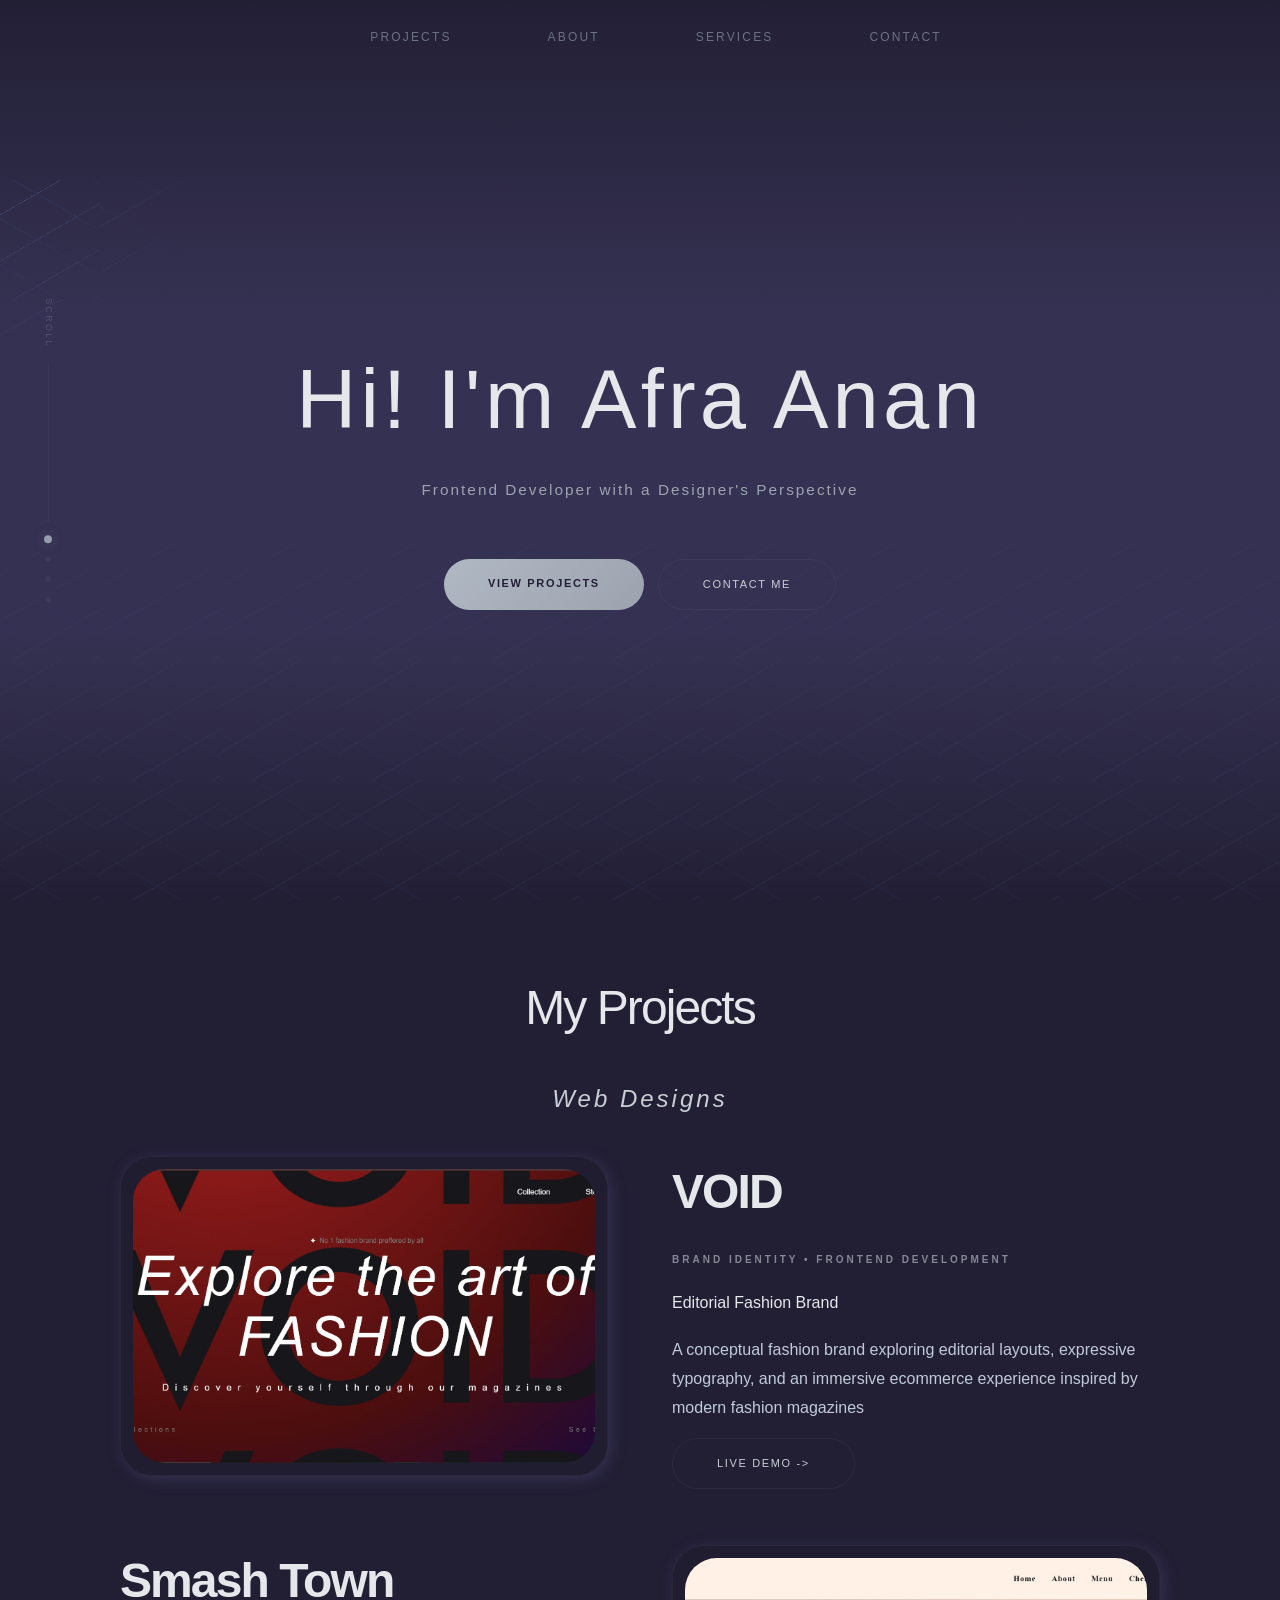
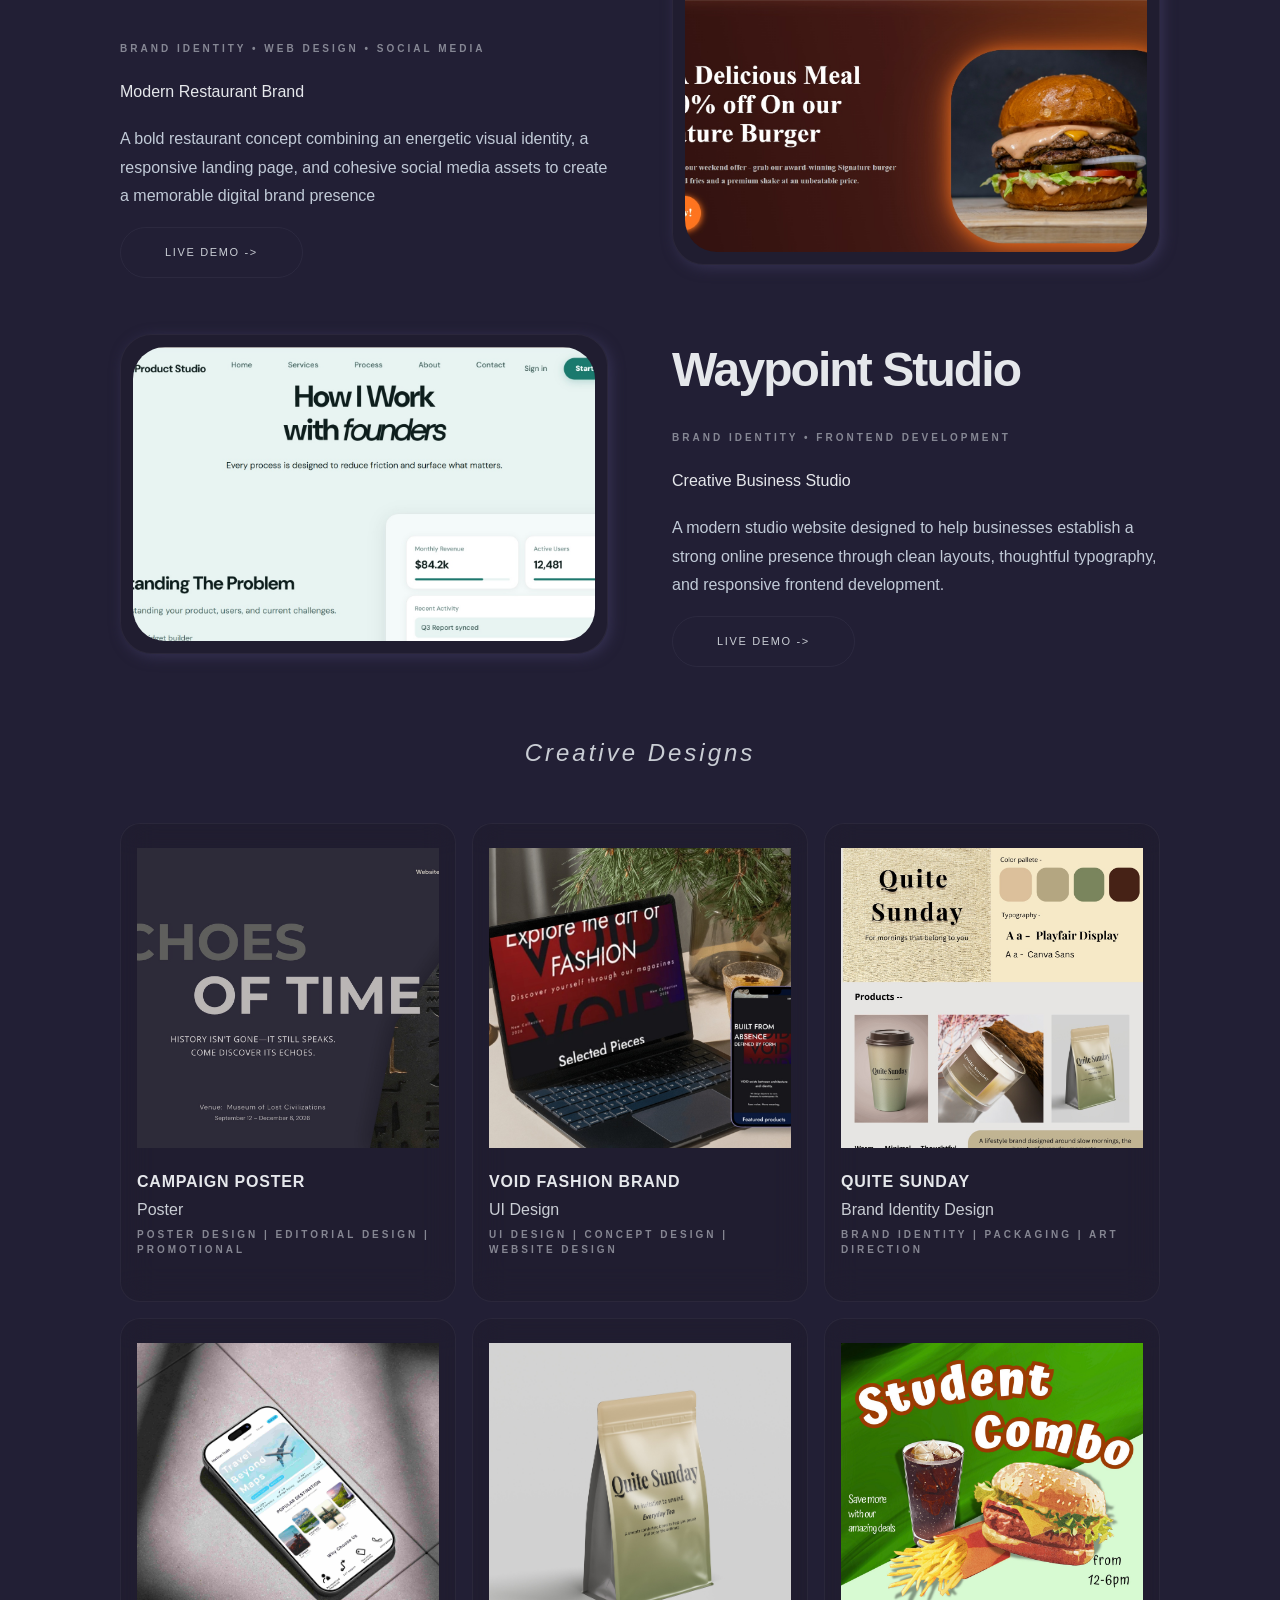
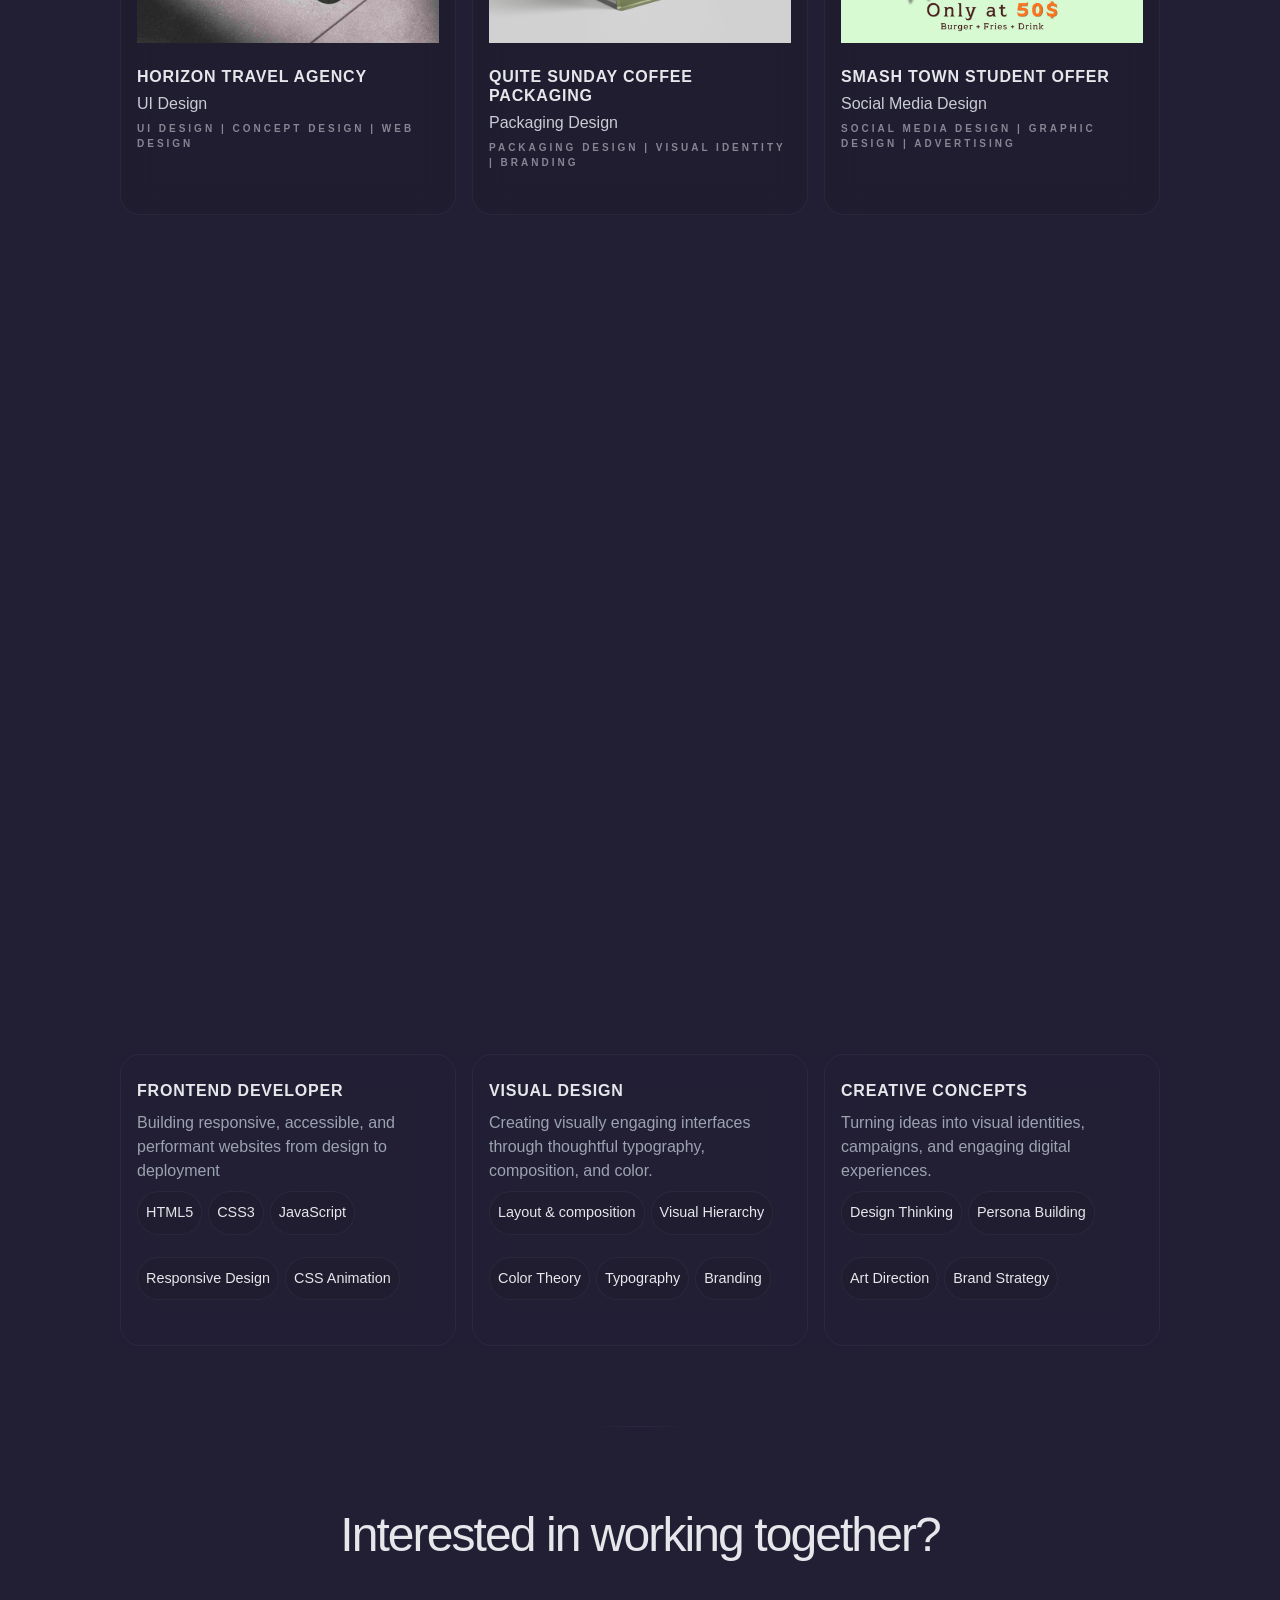
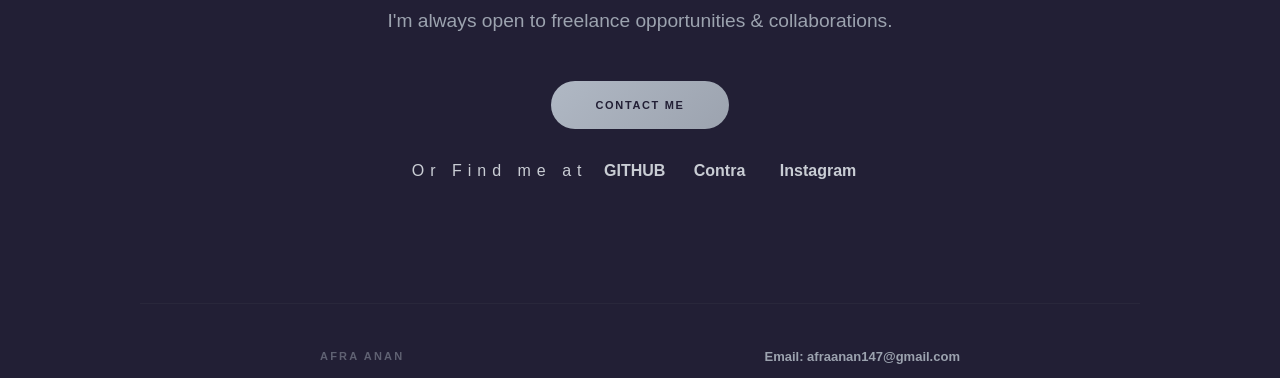
==== commit 9e2ae208: "contra link" ====
--- a/index.html
+++ b/index.html
@@ -310,7 +310,7 @@
     <div class="contact-cta reveal reveal-d2">
       <a href="mailto:afraanan147@gmail.com" target="_blank" class="btn-primary">Contact Me</a>
       <p>Or Find me at<a class="contact-link" href="https://github.com/Afra-44" target="_blank">   GITHUB </a> 
-        <a class="contact-link" href="https://www.facebook.com/share/1AeyUQKADK/" target="_blank"> Facebook</a>
+        <a class="contact-link" href="https://contra.com/afra_anan_cv0vcau5?referralExperimentNid=DEFAULT_REFERRAL_PROGRAM&referrerUsername=afra_anan_cv0vcau5" target="_blank"> Contra</a>
       <a class="contact-link" href="https://www.instagram.com/afra_anan_designs?igsh=MXZvaW5mdDQ1NHpmZQ==" target="_blank"> Instagram</a></p>
     </div>
   </section>
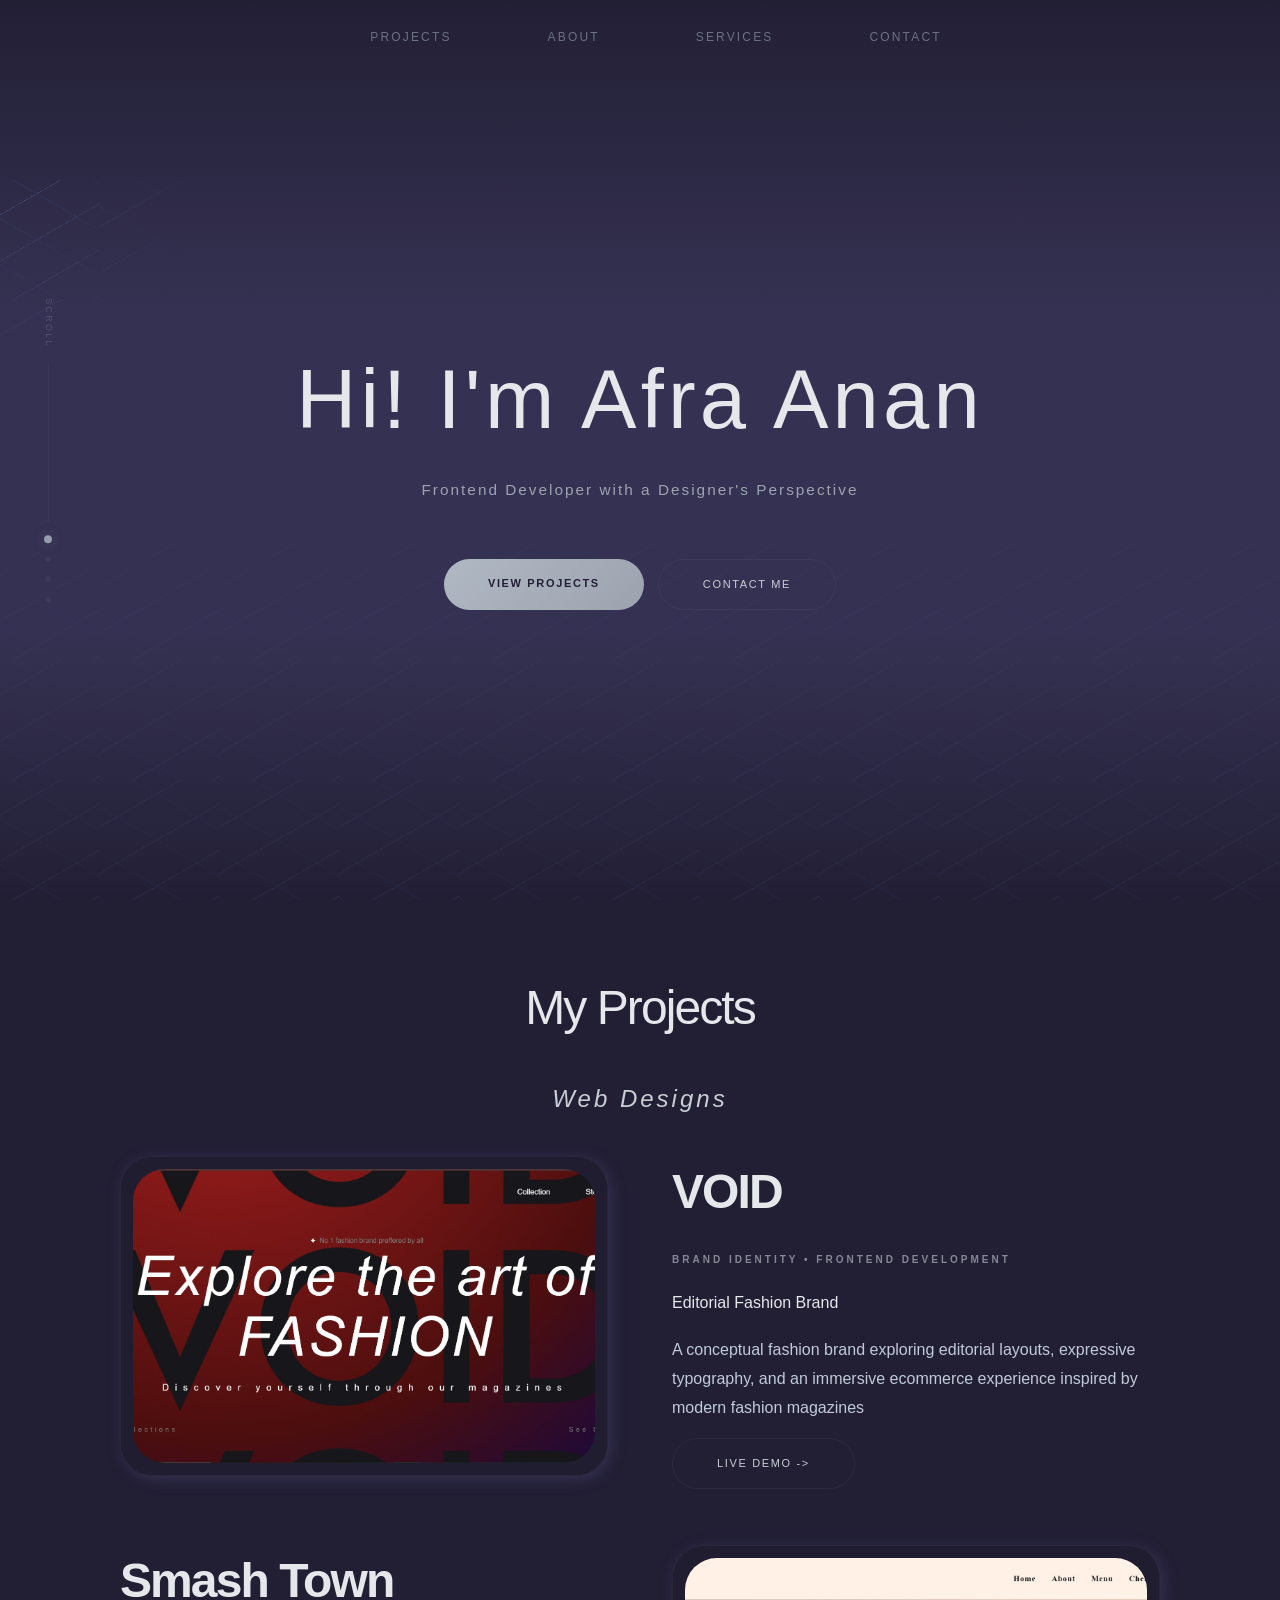
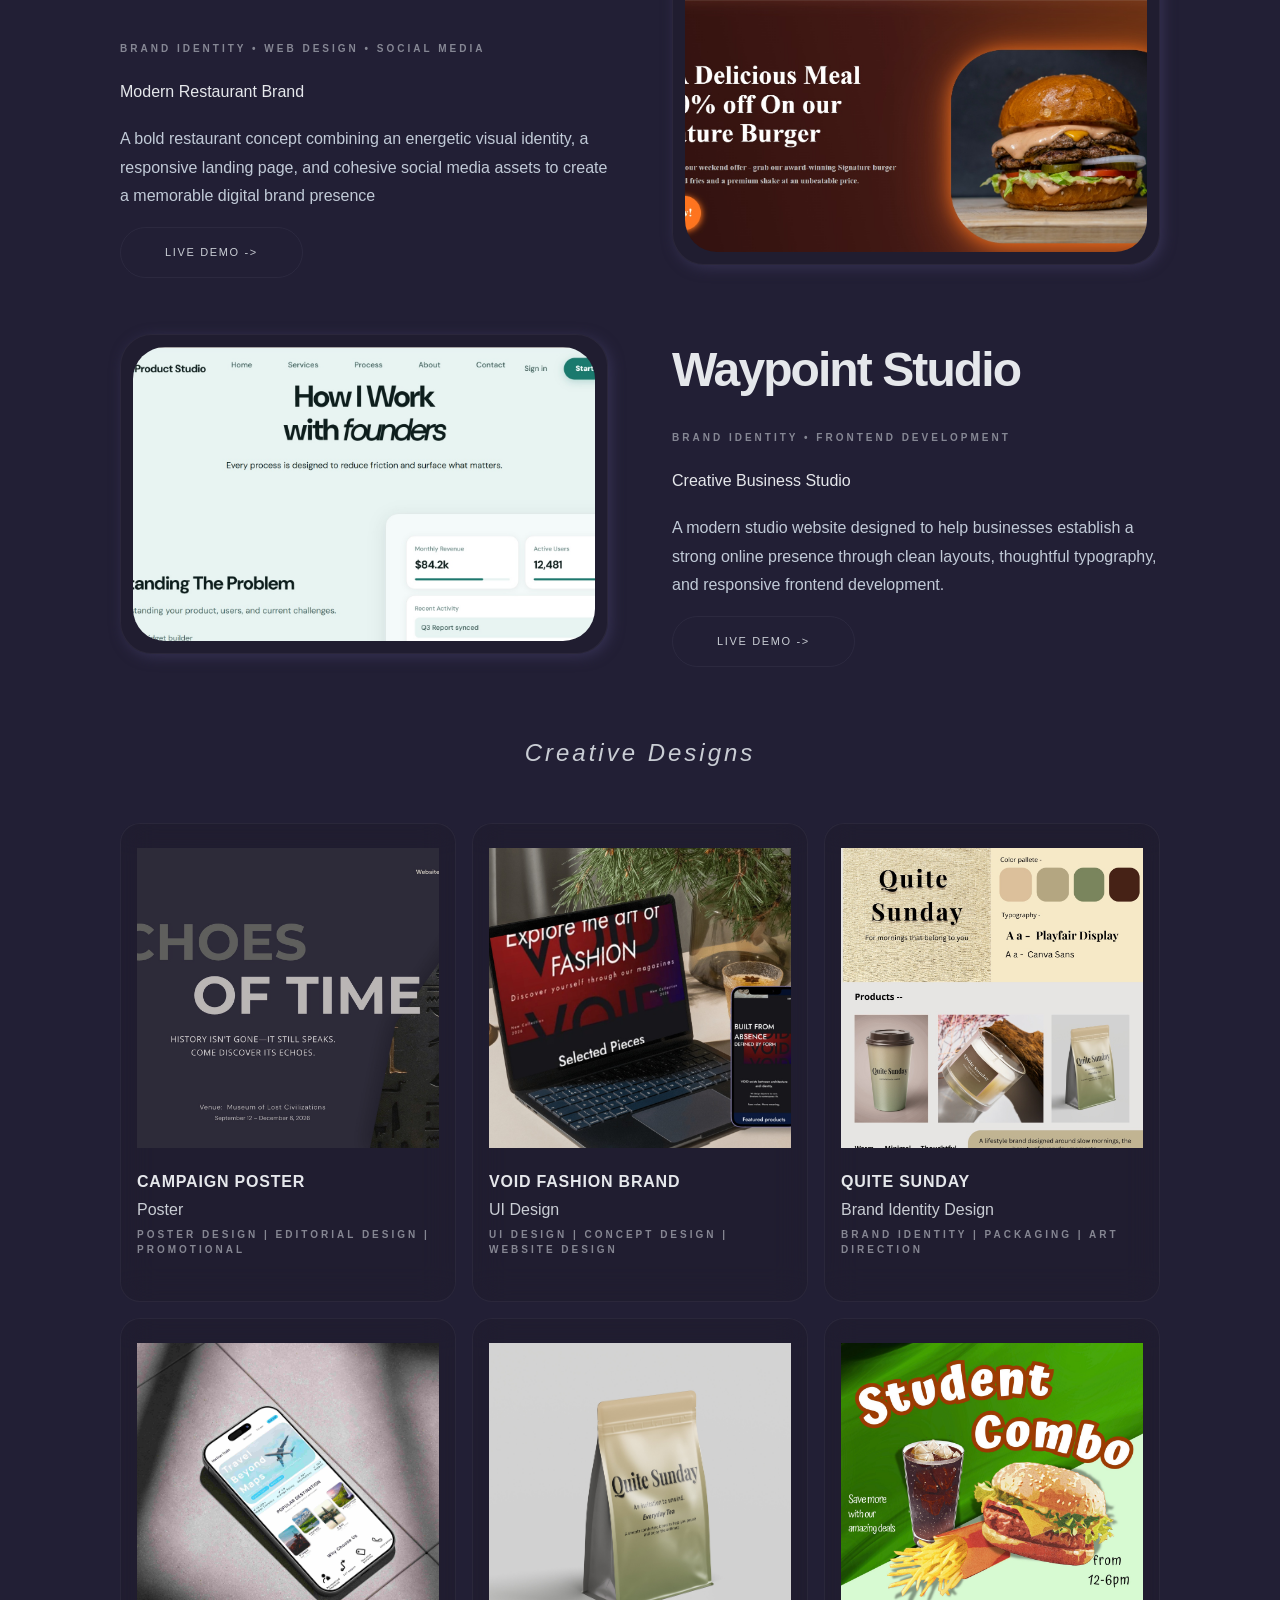
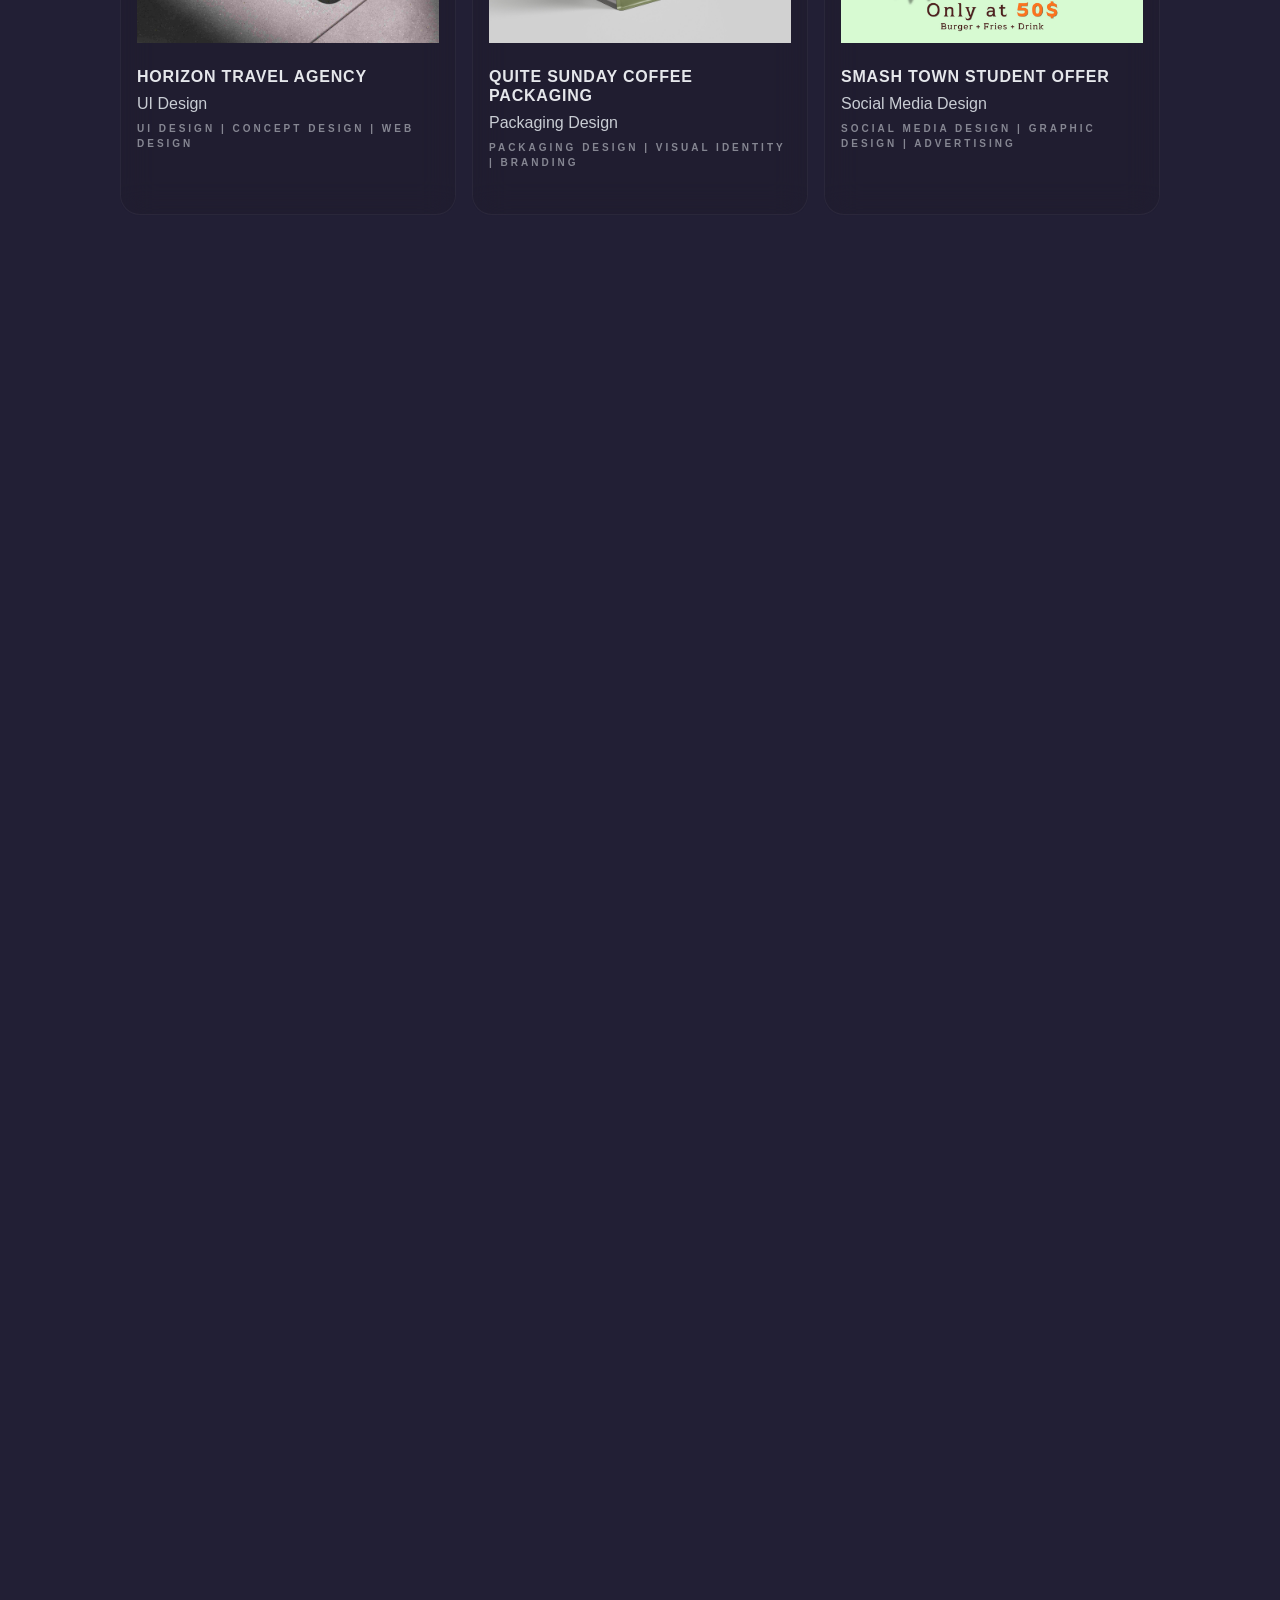
==== commit 9cbefa21: "designs" ====
--- a/index.html
+++ b/index.html
@@ -248,9 +248,10 @@
   <section class="section section-center" id="about">
     
     <h2 class="section-title reveal reveal-d1">About Me</h2>
-    <p class="section-text reveal reveal-d2"><strong class="m-4 fs-3">Hi! I'm a frontend developer & visual designer. <br></strong>
-      I enjoy building digital experiences where branding, typography, and interaction work together. My background in visual design helps me create interfaces that are both functional and visually distinctive,
-       while my frontend skills allow me to bring those ideas to life with clean, responsive code.</p>
+    <p class="section-text about-text reveal reveal-d2"><strong class="m-4 fs-3">Hi! I'm a Frontend Developer & Brand Designer. <br></strong>
+      I enjoy turning ideas into complete, cohesive digital experiences. 
+      From developing a brand’s visual identity and designing its interfaces to bringing those designs to life with code,
+      <br>I understand how to translate a brand’s ideas and goals into a cohesive visual experience, while my strong visual sense helps me build websites that are both functional and thoughtfully designed.</p>
   </section>  
 
   <!-- ═══ Service ═══ -->
@@ -271,9 +272,9 @@
           </div>   
         </div>
         <div class="service-item">
-          <div class="service-name">Visual Design</div>
+          <div class="service-name">Brand Design</div>
           <p class="service-text">
-            Creating visually engaging interfaces through thoughtful typography, composition, and color.
+            Creating visually engaging Brand design through thoughtful typography, composition, and color.
           </p>
           <div class="skill-set reveal-d2">            
             <p class="skill-name">Layout & composition</p>
--- a/style.css
+++ b/style.css
@@ -440,8 +440,11 @@
 /* about*/
 #about{
   text-align: center;
-}
-
+
+}
+.about-text strong{
+  color: #C9CDD4;
+}
 /* Service  */
 .service{
   padding-top: 50px;
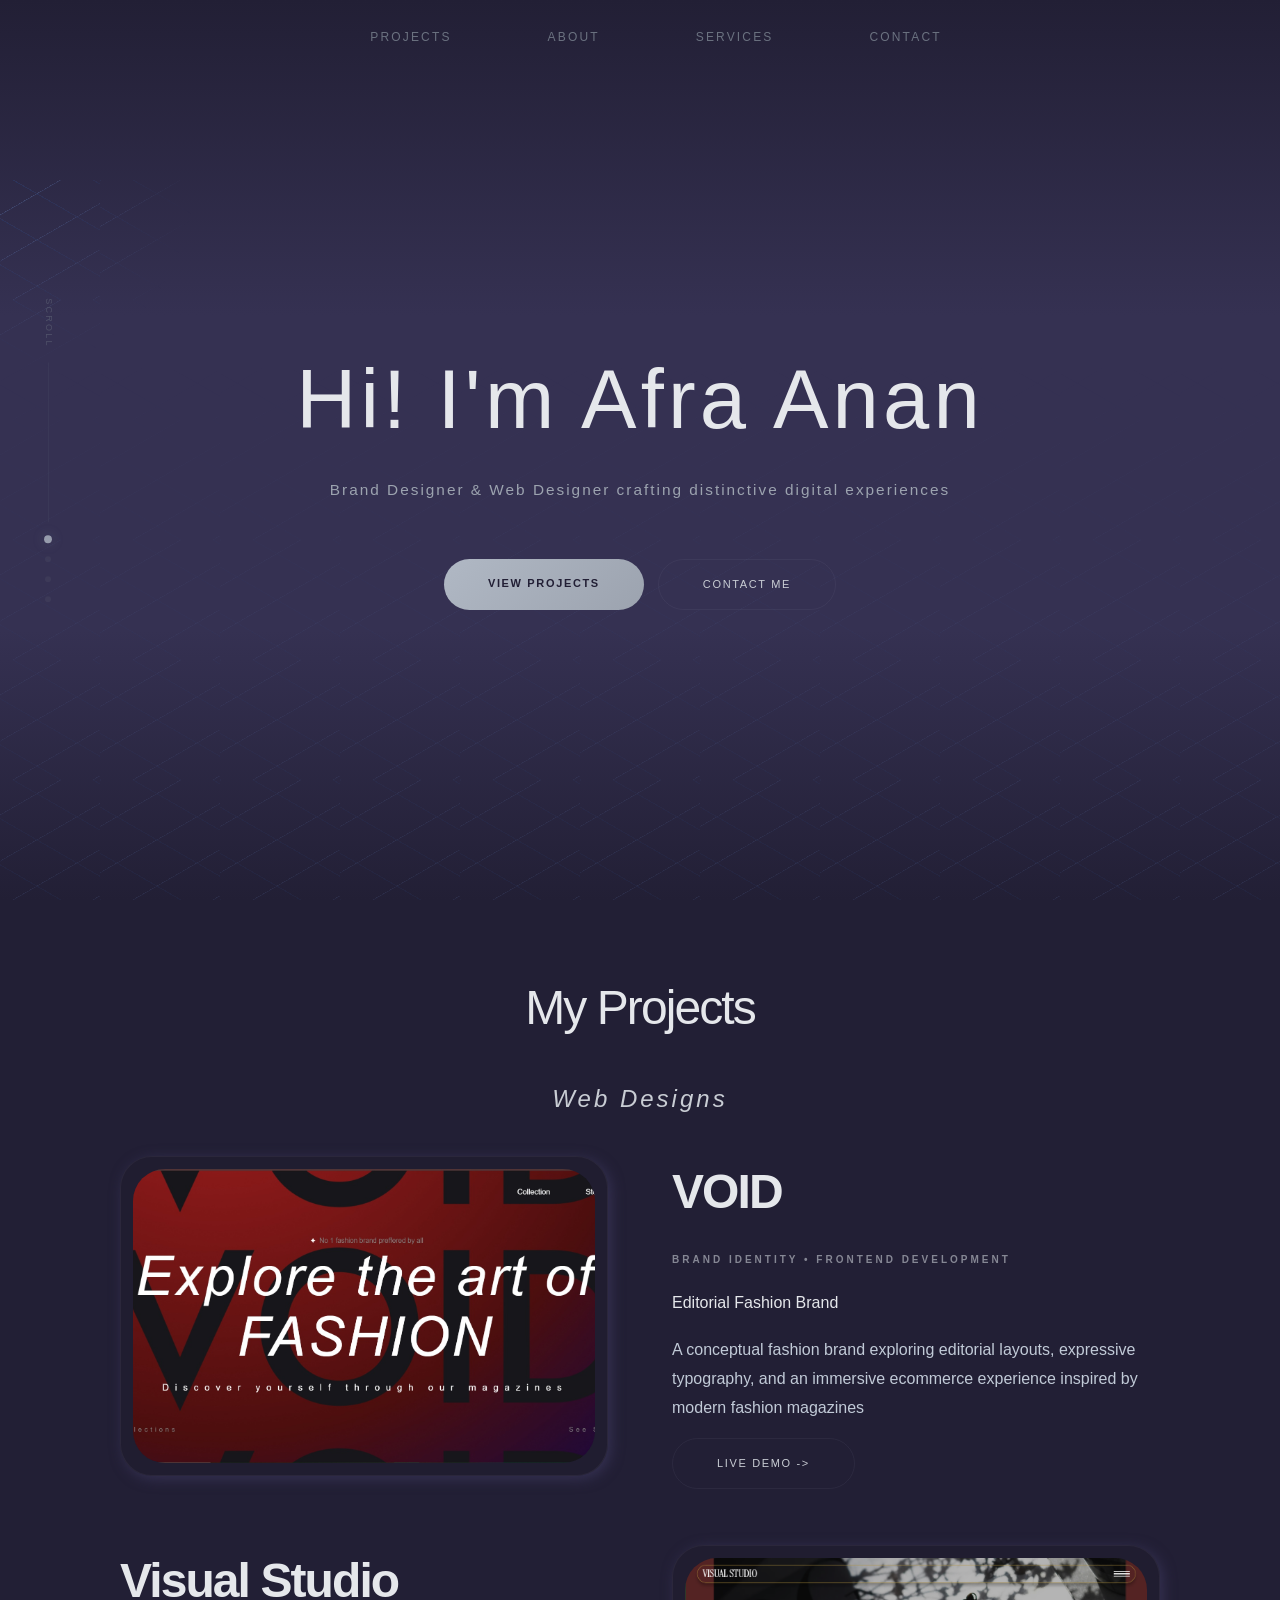
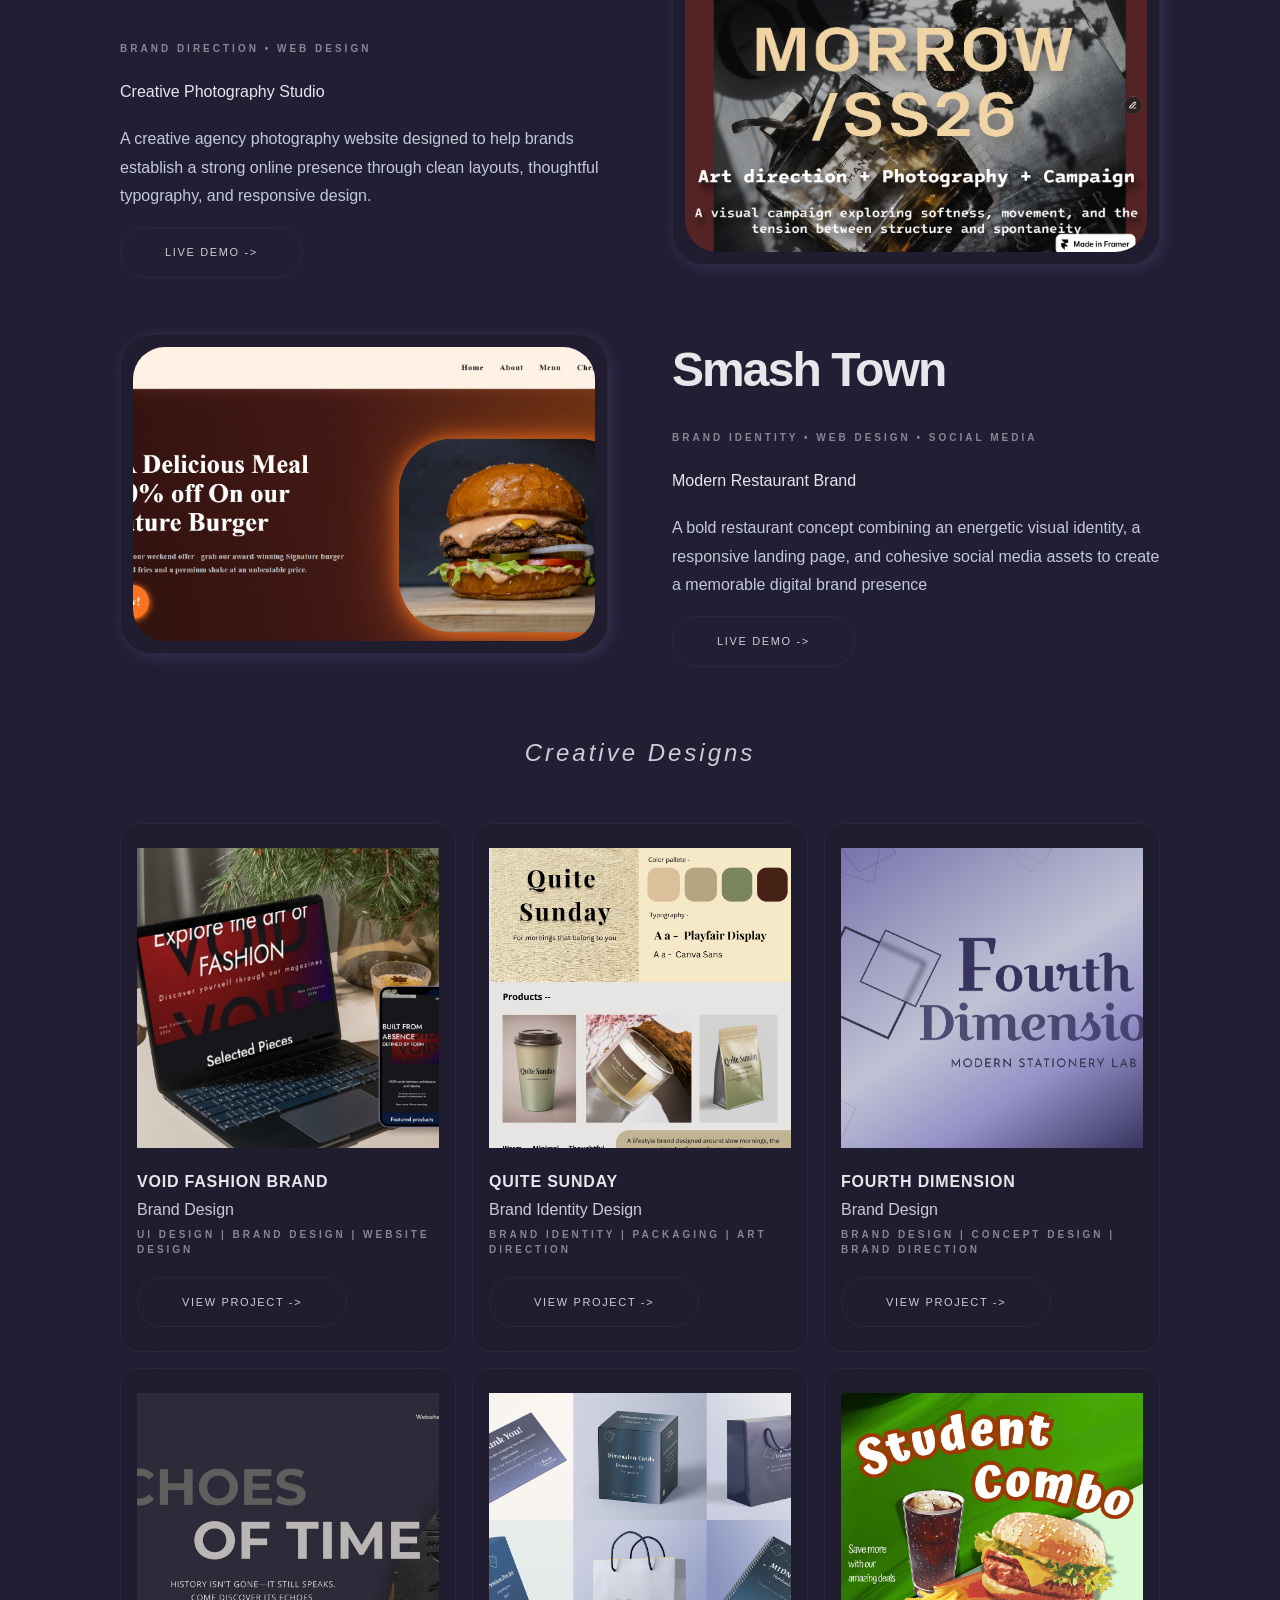
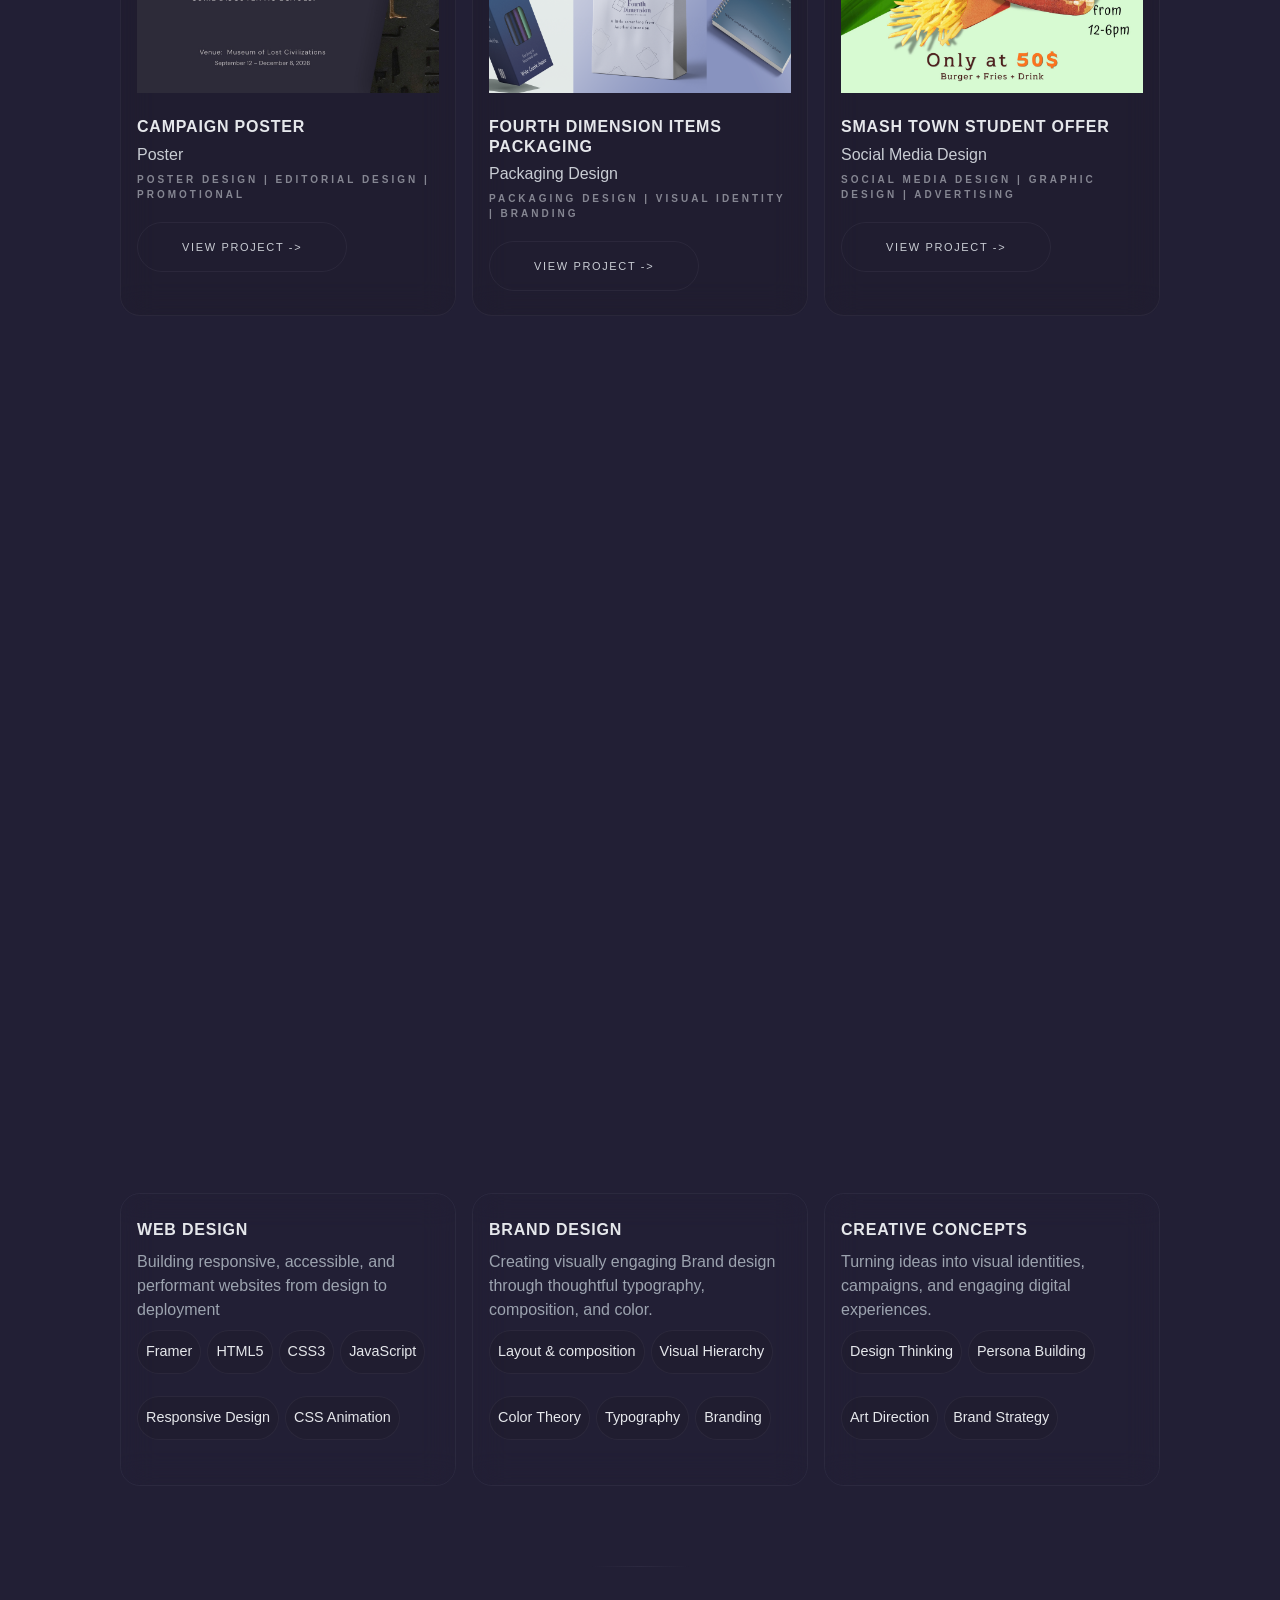
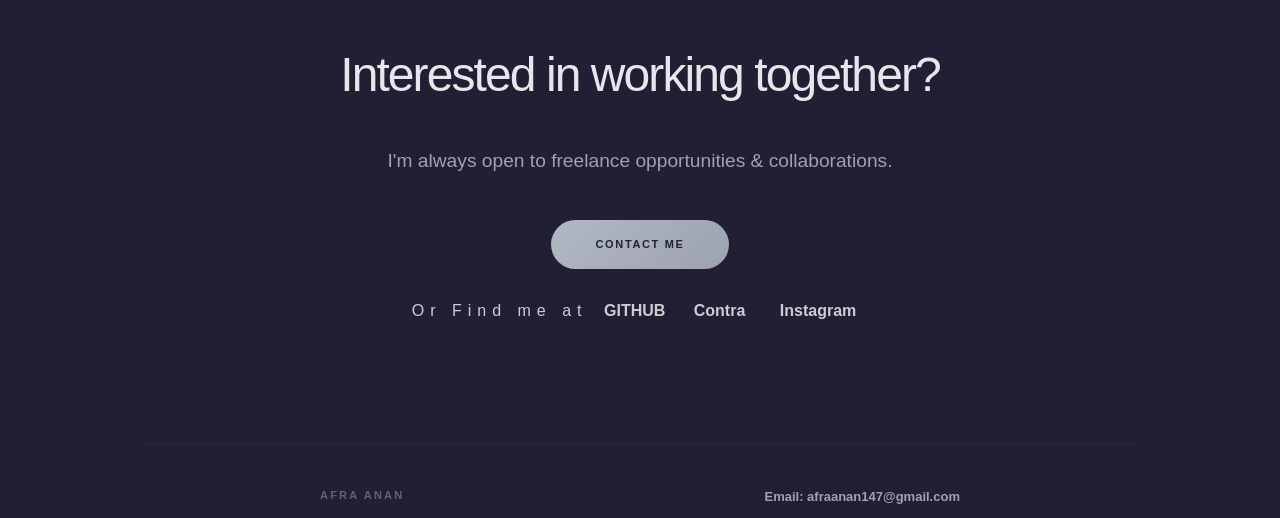
==== commit 12371760: "refine" ====
--- a/index.html
+++ b/index.html
@@ -77,7 +77,7 @@
     <p class="hero-sub"> </p>    
     <h1>Hi! I'm Afra Anan</h1>
     <p class="hero-sub">
-      Frontend Developer with a Designer's Perspective
+      Brand Designer & Web Designer crafting distinctive digital experiences
     </p>
     <div class="hero-ctas">
       <a href="#project" class="btn-primary">View projects</a>
@@ -107,8 +107,23 @@
           <a href="https://voidfash.netlify.app" target="_blank" class="btn-secondary case"> Live demo -> </a>
         </div>
       </div>
-
+      
       <div class="project reverse reveal">
+        <div class="project-visual">
+          <img src="image/visual studio (2).png" alt="Visual Studio">
+        </div>
+        <div class="project-content">
+          <div class="project-name"><strong>Visual Studio</strong> </div>
+          <p class="project-tag">Brand Direction • Web Design</p>
+          <h6 class="desc">Creative Photography Studio</h6>
+          <p class="project-body">
+            A creative agency photography website designed to help brands establish a strong online presence through clean layouts, thoughtful typography, and responsive design.
+          </p>
+          <a href="https://visual-studio.framer.website/" target="_blank" class="btn-secondary case"> Live demo -> </a>
+        </div>
+      </div>
+
+      <div class="project reveal">
         <div class="project-visual">
           <img src="image/smashtown.jpeg" alt="Smash Town Restaurant">
         </div>
@@ -123,25 +138,48 @@
         </div>
       </div>
 
-      <div class="project reveal">
-        <div class="project-visual">
-          <img src="image/waypoint.jpeg" alt="Waypoint Product Studio">
-        </div>
-        <div class="project-content">
-          <div class="project-name"><strong>Waypoint Studio</strong> </div>
-          <p class="project-tag">Brand Identity • Frontend Development</p>
-          <h6 class="desc">Creative Business Studio</h6>
-          <p class="project-body">
-            A modern studio website designed to help businesses establish a strong online presence through clean layouts, thoughtful typography, and responsive frontend development.
-          </p>
-          <a href="https://waypointproductstudio.netlify.app" target="_blank" class="btn-secondary case"> Live demo -> </a>
-        </div>
-      </div>
+     
     </div>
     <div class="type">
       <h3 class="project-type reveal reveal-d2">Creative Designs</h3>
       <div class="design-grid reveal reveal-d3">
           
+        
+        <div class="design-item">
+          <div class="design-pic">
+            <img class="des-img" src="image/Void Mockups.jpeg" alt="">
+          </div>
+          <div class="design-desc mt-4">
+            <h6 class="design-name"><strong>VOID Fashion Brand </strong> </h6>
+            <h6 class="desc">Brand Design</h6>
+            <p class="project-tag">UI Design | Brand Design | Website Design </p>
+            <a href="https://contra.com/p/kBssURvb-void-fashion-editorial-website-design?referralExperimentNid=DEFAULT_REFERRAL_PROGRAM&referrerUsername=afra_anan_cv0vcau5" target="_blank" class="btn-secondary case"> View Project -> </a>
+          </div>
+        </div>
+
+        <div class="design-item">
+          <div class="design-pic">
+            <img src="image/Quite sunday brand identity.jpeg" alt="">
+          </div>
+          <div class="design-desc mt-4">
+            <h6 class="design-name"><strong>Quite Sunday </strong> </h6>
+            <h6 class="desc">Brand Identity Design</h6>
+            <p class="project-tag">Brand Identity  | Packaging | Art Direction </p>
+            <a href="https://contra.com/p/QXQkAOoM-brand-identity-development-for-quite-sunday?referralExperimentNid=DEFAULT_REFERRAL_PROGRAM&referrerUsername=afra_anan_cv0vcau5" target="_blank" class="btn-secondary case"> View Project -> </a>
+          </div>
+        </div>
+
+        <div class="design-item">
+          <div class="design-pic">
+            <img src="image/fourth brand face.png" alt="">
+          </div>
+          <div class="design-desc mt-4">
+            <h6 class="design-name"><strong>Fourth Dimension </strong> </h6>
+            <h6 class="desc">Brand Design</h6>
+            <p class="project-tag">Brand Design | Concept Design | Brand Direction </p>
+            <a href="https://contra.com/p/ssOXLqRb-cosmic-inspired-stationery-brand-visual-design?referralExperimentNid=DEFAULT_REFERRAL_PROGRAM&referrerUsername=afra_anan_cv0vcau5" target="_blank" class="btn-secondary case"> View Project -> </a>
+          </div>
+        </div>
         <div class="design-item">
           <div class="design-pic">
             <img src="image/museum campaign (2).jpeg" alt="">
@@ -150,76 +188,19 @@
             <h6 class="design-name"><strong>Campaign Poster </strong> </h6>
             <h6 class="desc">Poster</h6>
             <p class="project-tag">Poster Design | Editorial Design | Promotional </p>
-            <p class="hide">This campaign poster was created to encourage young people to 
-              explore history through a fresh visual perspective. By adopting an editorial 
-              design approach, the project moves away from conventional museum posters, 
-              creating a bold, modern identity that feels engaging, culturally relevant, 
-              and memorable. </p>
-              <ul class="tools"> <h5>Tools :</h5>
-                <li>Canva</li>
-                
-              </ul>
-          </div>
-        </div>
-        <div class="design-item">
-          <div class="design-pic">
-            <img class="des-img" src="image/Void Mockups.jpeg" alt="">
-          </div>
-          <div class="design-desc mt-4">
-            <h6 class="design-name"><strong>VOID Fashion Brand </strong> </h6>
-            <h6 class="desc">UI Design</h6>
-            <p class="project-tag">UI Design | Concept Design | Website Design </p>
-            <p class="hide">Designed as a digital-first editorial experience, this concept reimagines the traditional fashion magazine for contemporary audiences. The interface pairs bold typographic hierarchy with spacious, image-led layouts, resulting in a responsive experience that feels both refined and visually expressive across desktop and mobile.</p>
-              <ul class="tools"><h5>Tools :</h5>
-                <li>Adobe Express</li>
-                <li>Figma</li>
-              </ul>
-          </div>
-        </div>
-        <div class="design-item">
-          <div class="design-pic">
-            <img src="image/Quite sunday brand identity.jpeg" alt="">
-          </div>
-          <div class="design-desc mt-4">
-            <h6 class="design-name"><strong>Quite Sunday </strong> </h6>
-            <h6 class="desc">Brand Identity Design</h6>
-            <p class="project-tag">Brand Identity  | Packaging | Art Direction </p>
-            <p class="hide">Developed as a comprehensive brand identity for Quiet Sunday, this project embraces calmness, restraint, and intentional negative space to express a quiet sense of luxury. Through refined typography, a muted color palette, and a carefully structured visual hierarchy, the identity creates a premium brand experience where simplicity becomes the defining characteristic.</p>
-              <ul class="tools"><h5>Tools :</h5>
-                <li>Canva</li>
-                
-              </ul>
-          </div>
-        </div>
-
-        <div class="design-item">
-          <div class="design-pic">
-            <img src="image/travel_Mockup_1.jpeg" alt="">
-          </div>
-          <div class="design-desc mt-4">
-            <h6 class="design-name"><strong>Horizon Travel Agency </strong> </h6>
-            <h6 class="desc">UI Design</h6>
-            <p class="project-tag">UI Design | Concept Design | Web Design </p>
-            <p class="hide">A mobile travel booking interface designed with a clean, contemporary aesthetic that prioritizes clarity and visual hierarchy. Thoughtful use of typography, color, spacing, and card-based layouts creates an intuitive browsing experience, balancing functional usability with a polished, modern interface that encourages effortless destination discovery.</p>
-              <ul class="tools"><h5>Tools :</h5>
-                <li>Figma</li>
-              </ul>
-          </div>
-        </div>
-
-        <div class="design-item">
-          <div class="design-pic">
-            <img src="image/quite_sunday_Mockup_1.jpeg" alt="">
-          </div>
-          <div class="design-desc mt-4">
-            <h6 class="design-name"><strong>Quite Sunday Coffee Packaging </strong> </h6>
+            <a href="" target="_blank" class="btn-secondary case"> View Project -> </a>
+          </div>
+        </div>
+
+        <div class="design-item">
+          <div class="design-pic">
+            <img src="image/fourth packaging.png" alt="">
+          </div>
+          <div class="design-desc mt-4">
+            <h6 class="design-name"><strong>Fourth Dimension items Packaging </strong> </h6>
             <h6 class="desc">Packaging Design</h6>
             <p class="project-tag">Packaging Design | Visual Identity | Branding </p>
-            <p class="hide">A packaging design concept for a premium coffee brand, created to express a sense of calm, warmth, and refined simplicity. Through a minimalist visual language, soft color palette, and thoughtful typography, the design transforms the packaging into a quiet yet memorable brand experience that reflects quality and craftsmanship.</p>
-              <ul class="tools"><h5>Tools :</h5>
-                <li>Photopea</li>
-                <li>Canva</li>
-              </ul>
+            <a href="https://contra.com/p/ssOXLqRb-cosmic-inspired-stationery-brand-visual-design?referralExperimentNid=DEFAULT_REFERRAL_PROGRAM&referrerUsername=afra_anan_cv0vcau5" target="_blank" class="btn-secondary case"> View Project -> </a>
           </div>
         </div>
         <div class="design-item">
@@ -230,10 +211,7 @@
             <h6 class="design-name"><strong>Smash Town student offer </strong> </h6>
             <h6 class="desc">Social Media Design</h6>
             <p class="project-tag">Social Media Design | Graphic Design | Advertising  </p>
-            <p class="hide">A visually engaging restaurant campaign graphic crafted to stand out in a fast-paced digital environment. Through impactful typography, vibrant imagery, and a carefully balanced composition, the design transforms a simple promotion into an eye-catching visual experience that attracts attention and encourages engagement.</p>
-              <ul class="tools"><h5>Tools :</h5>
-                <li>Canva</li>
-              </ul>
+            <a href="https://contra.com/p/3AmAqcPU-smash-town-cafe-website-development?referralExperimentNid=DEFAULT_REFERRAL_PROGRAM&referrerUsername=afra_anan_cv0vcau5" target="_blank" class="btn-secondary case"> View Project -> </a>
           </div>
         </div>
        
@@ -248,9 +226,10 @@
   <section class="section section-center" id="about">
     
     <h2 class="section-title reveal reveal-d1">About Me</h2>
-    <p class="section-text about-text reveal reveal-d2"><strong class="m-4 fs-3">Hi! I'm a Frontend Developer & Brand Designer. <br></strong>
+    <p class="section-text about-text reveal reveal-d2"><strong class="m-4 fs-3">
+      Hi! I'm a Brand Designer & Web Designer. <br></strong>
       I enjoy turning ideas into complete, cohesive digital experiences. 
-      From developing a brand’s visual identity and designing its interfaces to bringing those designs to life with code,
+      From developing a brand’s visual identity and designing its interfaces to bringing those designs to life,
       <br>I understand how to translate a brand’s ideas and goals into a cohesive visual experience, while my strong visual sense helps me build websites that are both functional and thoughtfully designed.</p>
   </section>  
 
@@ -261,9 +240,10 @@
       <div class="services-grid reveal reveal-d3">
           
         <div class="service-item">
-          <div class="service-name">Frontend Developer</div>
+          <div class="service-name">Web Design</div>
           <p class="service-text">Building responsive, accessible, and performant websites from design to deployment</p>
           <div class="skill-set reveal reveal-d2">  
+            <p class="skill-name">Framer</p>
             <p class="skill-name">HTML5</p>
             <p class="skill-name">CSS3</p>
             <p class="skill-name">JavaScript</p>
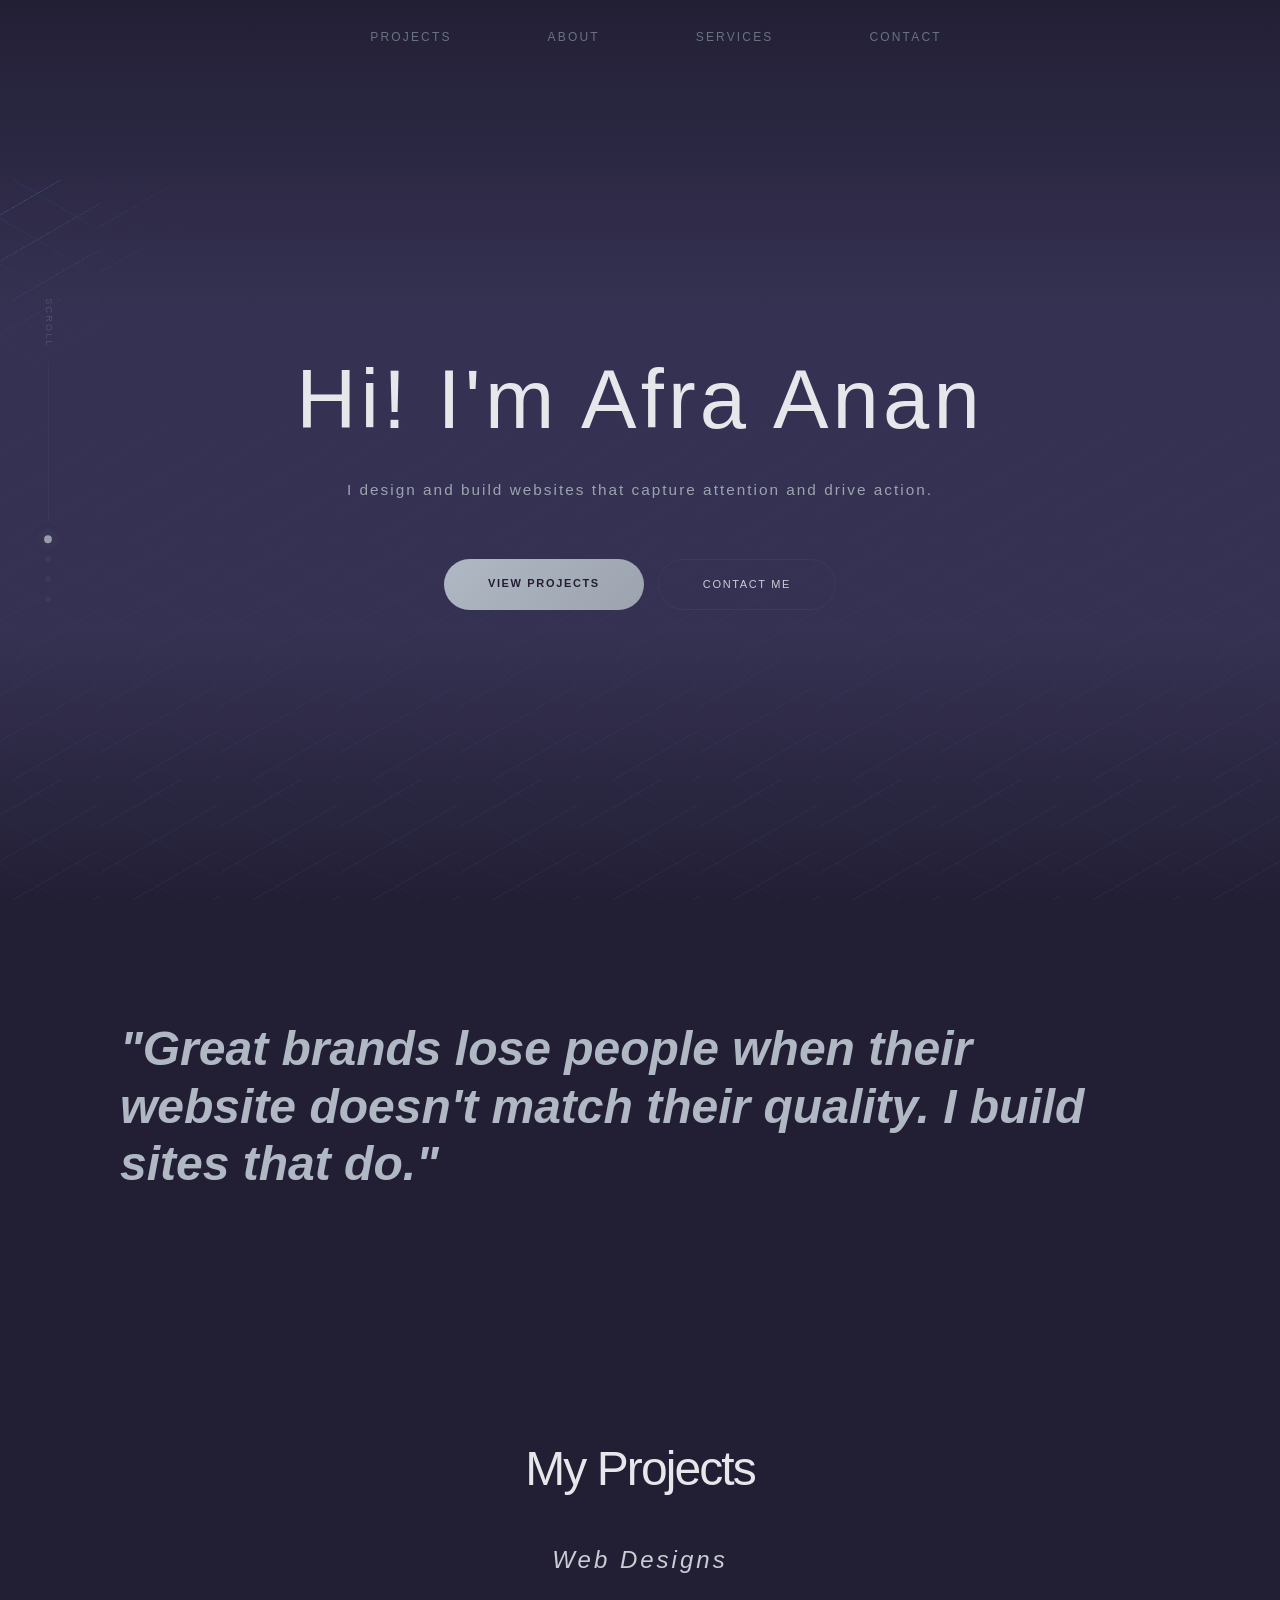
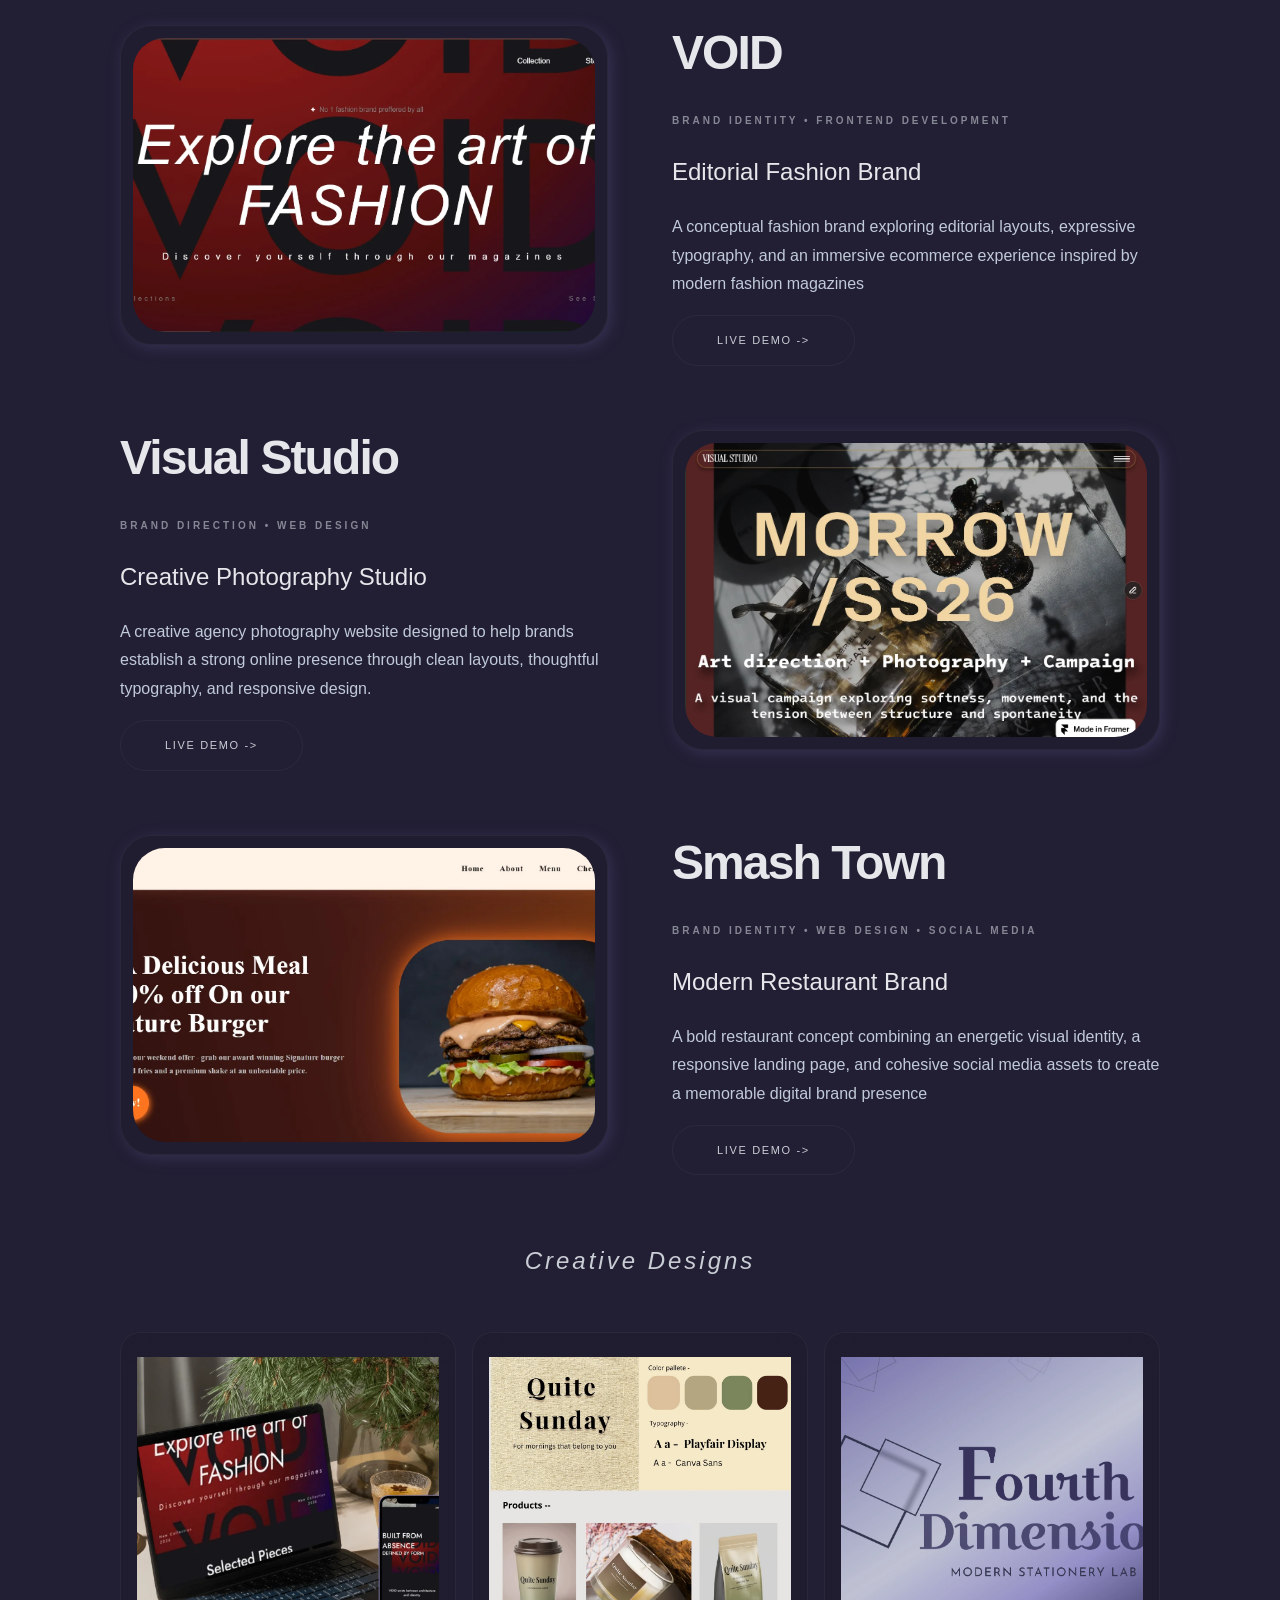
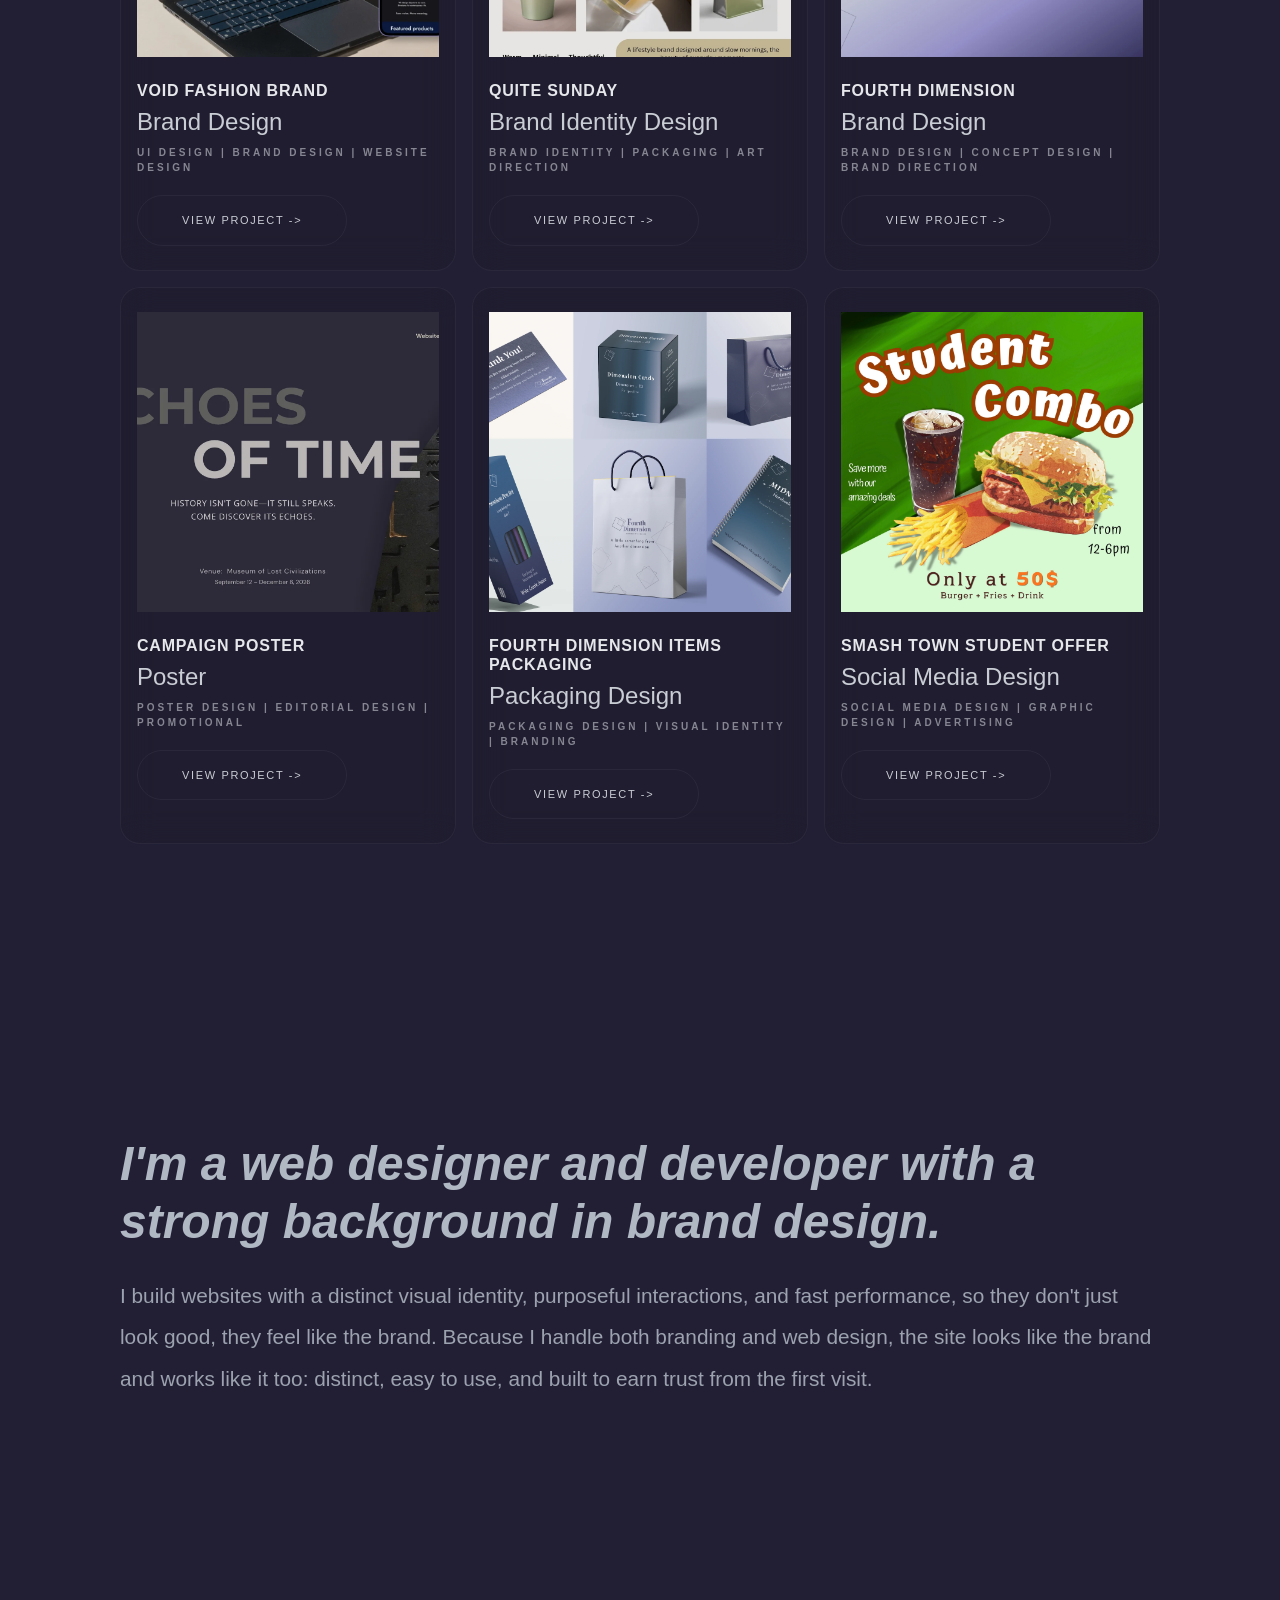
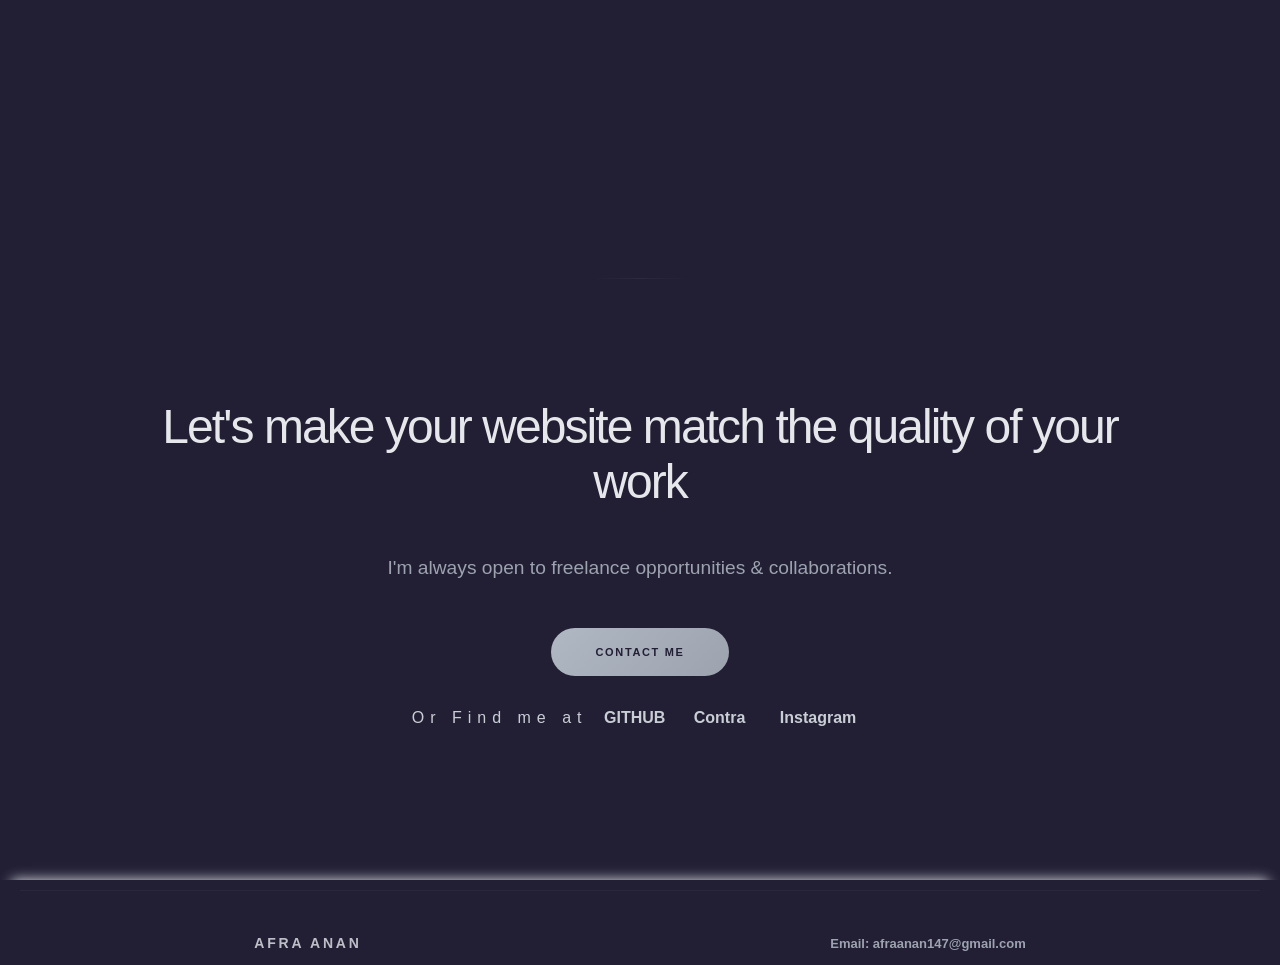
==== commit 0159a589: "change" ====
--- a/index.html
+++ b/index.html
@@ -3,7 +3,8 @@
 <head>
 <meta charset="UTF-8">
 <meta name="viewport" content="width=device-width, initial-scale=1.0">
-<title>Afra Anan - Portfolio</title>
+<meta name="description" content="Afra Anan is a web designer in Chittagong, Bangladesh. I design and build fast, distinctive websites that turn businesses into trusted brands.">
+<title>Afra Anan - Web Designer in Chittagong, Bangladesh</title>
 <link rel="preconnect" href="https://fonts.googleapis.com" />
   <link rel="preconnect" href="https://fonts.gstatic.com" crossorigin />
   <link href="https://fonts.googleapis.com/css2?family=DM+Sans:ital,opsz,wght@0,9..40,300;0,9..40,400;0,9..40,500;0,9..40,600;0,9..40,700;1,9..40,300&family=Playfair+Display:ital,wght@0,700;1,600&display=swap" rel="stylesheet" />
@@ -56,19 +57,7 @@
  
 </nav>
 
-<div class="zoom">
-   <button class="close-btn">&times;</button>
-
-  <div class="zoom-content">
-        <img src="" alt="">
-
-        <div class="zoom-info">
-            <h2 class="zoom-title"></h2>
-            <p class="zoom-desc"></p>
-            <p class="zoom-tool"></p>
-        </div>
-    </div>  
-</div>
+
 <main class="main">
 
   <!-- ═══ HERO ═══ -->
@@ -77,14 +66,19 @@
     <p class="hero-sub"> </p>    
     <h1>Hi! I'm Afra Anan</h1>
     <p class="hero-sub">
-      Brand Designer & Web Designer crafting distinctive digital experiences
-    </p>
+      I design and build websites that capture attention and drive action.
     <div class="hero-ctas">
       <a href="#project" class="btn-primary">View projects</a>
       <a href="#contact" class="btn-secondary">Contact Me</a>
     </div>
   </section>
   
+   <!-- ═══ Problem ═══ -->
+  <section class="section" id="problem">
+    <h2 class="bold-title reveal reveal-d2">
+      "Great brands lose people when their website doesn't match their quality. I build sites that do."
+      </h2>
+  </section>
   
     <!-- ═══ Projects ═══ -->
   <section class="section" id="project">
@@ -94,12 +88,12 @@
       <h3 class="project-type reveal reveal-d2">Web Designs</h3>
       <div class="project reveal">
         <div class="project-visual">
-          <img src="image/void.jpeg" alt="VOID">
+          <img src="image/void.webp" alt="VOID">
         </div>
         <div class="project-content">
           <div class="project-name"><strong>VOID</strong> </div>
           <p class="project-tag">Brand Identity • Frontend Development</p>
-          <h6 class="desc">Editorial Fashion Brand</h6>
+          <h4 class="desc">Editorial Fashion Brand</h4>
           <p class="project-body">
           A conceptual fashion brand exploring editorial layouts, expressive typography, and an immersive 
           ecommerce experience inspired by modern fashion magazines
@@ -110,12 +104,12 @@
       
       <div class="project reverse reveal">
         <div class="project-visual">
-          <img src="image/visual studio (2).png" alt="Visual Studio">
+          <img src="image/visual studio (2).webp" alt="Visual Studio">
         </div>
         <div class="project-content">
           <div class="project-name"><strong>Visual Studio</strong> </div>
           <p class="project-tag">Brand Direction • Web Design</p>
-          <h6 class="desc">Creative Photography Studio</h6>
+          <h4 class="desc">Creative Photography Studio</h4>
           <p class="project-body">
             A creative agency photography website designed to help brands establish a strong online presence through clean layouts, thoughtful typography, and responsive design.
           </p>
@@ -125,12 +119,12 @@
 
       <div class="project reveal">
         <div class="project-visual">
-          <img src="image/smashtown.jpeg" alt="Smash Town Restaurant">
+          <img src="image/smashtown.webp" alt="Smash Town Restaurant">
         </div>
         <div class="project-content">
           <div class="project-name"><strong>Smash Town</strong> </div>
           <p class="project-tag">Brand Identity • Web Design • Social Media </p>
-          <h6 class="desc">Modern Restaurant Brand</h6>
+          <h4 class="desc">Modern Restaurant Brand</h4>
           <p class="project-body">
             A bold restaurant concept combining an energetic visual identity, a responsive landing page, and cohesive social media assets to create a memorable digital brand presence
           </p>
@@ -147,11 +141,11 @@
         
         <div class="design-item">
           <div class="design-pic">
-            <img class="des-img" src="image/Void Mockups.jpeg" alt="">
+            <img class="des-img" src="image/Void Mockups.webp" alt="">
           </div>
           <div class="design-desc mt-4">
             <h6 class="design-name"><strong>VOID Fashion Brand </strong> </h6>
-            <h6 class="desc">Brand Design</h6>
+            <h4 class="desc">Brand Design</h4>
             <p class="project-tag">UI Design | Brand Design | Website Design </p>
             <a href="https://contra.com/p/kBssURvb-void-fashion-editorial-website-design?referralExperimentNid=DEFAULT_REFERRAL_PROGRAM&referrerUsername=afra_anan_cv0vcau5" target="_blank" class="btn-secondary case"> View Project -> </a>
           </div>
@@ -159,11 +153,11 @@
 
         <div class="design-item">
           <div class="design-pic">
-            <img src="image/Quite sunday brand identity.jpeg" alt="">
+            <img src="image/Quite sunday brand identity.webp" alt="">
           </div>
           <div class="design-desc mt-4">
             <h6 class="design-name"><strong>Quite Sunday </strong> </h6>
-            <h6 class="desc">Brand Identity Design</h6>
+            <h4 class="desc">Brand Identity Design</h4>
             <p class="project-tag">Brand Identity  | Packaging | Art Direction </p>
             <a href="https://contra.com/p/QXQkAOoM-brand-identity-development-for-quite-sunday?referralExperimentNid=DEFAULT_REFERRAL_PROGRAM&referrerUsername=afra_anan_cv0vcau5" target="_blank" class="btn-secondary case"> View Project -> </a>
           </div>
@@ -171,22 +165,22 @@
 
         <div class="design-item">
           <div class="design-pic">
-            <img src="image/fourth brand face.png" alt="">
+            <img src="image/fourth brand face.webp" alt="">
           </div>
           <div class="design-desc mt-4">
             <h6 class="design-name"><strong>Fourth Dimension </strong> </h6>
-            <h6 class="desc">Brand Design</h6>
+            <h4 class="desc">Brand Design</h4>
             <p class="project-tag">Brand Design | Concept Design | Brand Direction </p>
             <a href="https://contra.com/p/ssOXLqRb-cosmic-inspired-stationery-brand-visual-design?referralExperimentNid=DEFAULT_REFERRAL_PROGRAM&referrerUsername=afra_anan_cv0vcau5" target="_blank" class="btn-secondary case"> View Project -> </a>
           </div>
         </div>
         <div class="design-item">
           <div class="design-pic">
-            <img src="image/museum campaign (2).jpeg" alt="">
+            <img src="image/museum campaign (2).webp" alt="">
           </div>
           <div class="design-desc mt-4">
             <h6 class="design-name"><strong>Campaign Poster </strong> </h6>
-            <h6 class="desc">Poster</h6>
+            <h4 class="desc">Poster</h4>
             <p class="project-tag">Poster Design | Editorial Design | Promotional </p>
             <a href="" target="_blank" class="btn-secondary case"> View Project -> </a>
           </div>
@@ -194,22 +188,22 @@
 
         <div class="design-item">
           <div class="design-pic">
-            <img src="image/fourth packaging.png" alt="">
+            <img src="image/fourth packaging.webp" alt="">
           </div>
           <div class="design-desc mt-4">
             <h6 class="design-name"><strong>Fourth Dimension items Packaging </strong> </h6>
-            <h6 class="desc">Packaging Design</h6>
+            <h4 class="desc">Packaging Design</h4>
             <p class="project-tag">Packaging Design | Visual Identity | Branding </p>
             <a href="https://contra.com/p/ssOXLqRb-cosmic-inspired-stationery-brand-visual-design?referralExperimentNid=DEFAULT_REFERRAL_PROGRAM&referrerUsername=afra_anan_cv0vcau5" target="_blank" class="btn-secondary case"> View Project -> </a>
           </div>
         </div>
         <div class="design-item">
           <div class="design-pic">
-            <img src="image/smash student offer.jpeg" alt="">
+            <img src="image/smash student offer.webp" alt="">
           </div>
           <div class="design-desc mt-4">
             <h6 class="design-name"><strong>Smash Town student offer </strong> </h6>
-            <h6 class="desc">Social Media Design</h6>
+            <h4 class="desc">Social Media Design</h4>
             <p class="project-tag">Social Media Design | Graphic Design | Advertising  </p>
             <a href="https://contra.com/p/3AmAqcPU-smash-town-cafe-website-development?referralExperimentNid=DEFAULT_REFERRAL_PROGRAM&referrerUsername=afra_anan_cv0vcau5" target="_blank" class="btn-secondary case"> View Project -> </a>
           </div>
@@ -223,14 +217,11 @@
   <div class="silk-divider reveal"></div>
   
   <!-- ═══ About ═══ -->
-  <section class="section section-center" id="about">
+  <section class="section " id="about">
     
-    <h2 class="section-title reveal reveal-d1">About Me</h2>
-    <p class="section-text about-text reveal reveal-d2"><strong class="m-4 fs-3">
-      Hi! I'm a Brand Designer & Web Designer. <br></strong>
-      I enjoy turning ideas into complete, cohesive digital experiences. 
-      From developing a brand’s visual identity and designing its interfaces to bringing those designs to life,
-      <br>I understand how to translate a brand’s ideas and goals into a cohesive visual experience, while my strong visual sense helps me build websites that are both functional and thoughtfully designed.</p>
+    <h3 class="bold-title mb-4">
+      I'm a web designer and developer with a strong background in brand design.<br></h3>
+     <p class="about-text">I build websites with a distinct visual identity, purposeful interactions, and fast performance, so they don't just look good, they feel like the brand. Because I handle both branding and web design, the site looks like the brand and works like it too: distinct, easy to use, and built to earn trust from the first visit.</p>
   </section>  
 
   <!-- ═══ Service ═══ -->
@@ -239,44 +230,66 @@
       <h3 class="section-title reveal reveal-d2">What I do</h3>
       <div class="services-grid reveal reveal-d3">
           
-        <div class="service-item">
-          <div class="service-name">Web Design</div>
-          <p class="service-text">Building responsive, accessible, and performant websites from design to deployment</p>
-          <div class="skill-set reveal reveal-d2">  
-            <p class="skill-name">Framer</p>
-            <p class="skill-name">HTML5</p>
-            <p class="skill-name">CSS3</p>
-            <p class="skill-name">JavaScript</p>
-            <p class="skill-name">Responsive Design</p>
-            <p class="skill-name">CSS Animation</p>
-          </div>   
+        <div class="service-item main-service-item">
+          <div class="service-name main-service-name">Web Design</div>
+             
+        
+          <div class="offer-list main-offer-list">
+            <div class="offer-item">
+              <h3>Website Design & Development</h3>
+              <p class="offer-text">A fully custom, responsive website, single or multi-page, built around your brand, with intentional layout, fast performance, and interactions that guide visitors to take action. </p>
+            </div>
+            <div class="offer-item">
+              <h3>Landing Page Design</h3>
+              <p class="offer-text">A focused, high-impact single page for launches, campaigns, or personal brands, built to load fast and guide visitors towards key action. </p>
+            </div>
+            <div class="offer-item">
+              <h3>Website Redesign</h3>
+              <p class="offer-text">For brands with an outdated or generic site, I redesign and rebuild it to feel polished, intentional, and aligned with your brand identity. </p>
+            </div>
+            <div class="offer-item">
+              <h3>Figma to functional website</h3>
+              <p class="offer-text">If you already have figma design, I can build a fully responsive & functional website that matches your figma design. </p>
+            </div>
+            
+          </div>
         </div>
         <div class="service-item">
           <div class="service-name">Brand Design</div>
-          <p class="service-text">
-            Creating visually engaging Brand design through thoughtful typography, composition, and color.
-          </p>
-          <div class="skill-set reveal-d2">            
-            <p class="skill-name">Layout & composition</p>
-            <p class="skill-name">Visual Hierarchy</p>
-            <p class="skill-name">Color Theory</p> 
-            <p class="skill-name">Typography</p>
-            <p class="skill-name">Branding</p>
-          </div>
-        </div>
-        <div class="service-item">
-          <div class="service-name">Creative Concepts</div>
-          <p class="service-text">
-            Turning ideas into visual identities, campaigns, and engaging digital experiences.
-          </p>
-          <div class="skill-set reveal-d2">            
-            <p class="skill-name">Design Thinking</p>
-            <p class="skill-name">Persona Building</p>
-            <p class="skill-name">Art Direction</p> 
-            <p class="skill-name">Brand Strategy</p>
-          </div>
-        </div>
-        
+
+          <div class="offer-list">
+            <div class="offer-item">
+              <h3>Brand aligned Visual direction</h3>
+              <p class="offer-text">For clients who need their visual identity clarified before the website is built, I help define typography, color, and layout direction. </p>
+            </div>
+            <div class="offer-item">
+              <h3>Brand Identity Design</h3>
+              <p class="offer-text">Logo, color palette, typography, brand direction and visual guidelines that give your brand a consistent look across your website, social media, and print. </p>
+            </div>
+          </div>
+        </div>
+       
+        <div class="skill mt-4">
+          <h3 class="mt-4">Skilled in </h3>
+          
+            <div class="skill-set reveal reveal-d2">  
+              <p class="skill-name">Framer</p>
+              <p class="skill-name">HTML CSS</p>
+              <p class="skill-name">JavaScript</p>
+              <p class="skill-name">Responsive Design</p>
+              <p class="skill-name">Animations & Interactions</p>
+              <p class="skill-name">Performance Optimization</p>
+            </div>
+
+            <div class="skill-set reveal-d2">            
+              <p class="skill-name">Layout & composition</p>
+              <p class="skill-name">Visual Hierarchy</p>
+              <p class="skill-name">Color Theory</p> 
+              <p class="skill-name">Typography</p>
+              <p class="skill-name">Branding</p>
+            </div>
+
+        </div>
       </div>
       
     </div>
@@ -286,8 +299,8 @@
 
   <!-- Contact-->
    <section class="section section-center" id="contact">
-    <h2 class="section-title reveal reveal-d1">Interested in working together?</h2>
-    <p class="section-text reveal-d1 reveal">I'm always open to freelance opportunities & collaborations.</p>
+    <h2 class="section-title reveal reveal-d1">Let's make your website match the quality of your work</h2>
+    <p class="section-text reveal-d2 reveal">I'm always open to freelance opportunities & collaborations.</p>
     <div class="contact-cta reveal reveal-d2">
       <a href="mailto:afraanan147@gmail.com" target="_blank" class="btn-primary">Contact Me</a>
       <p>Or Find me at<a class="contact-link" href="https://github.com/Afra-44" target="_blank">   GITHUB </a> 
@@ -297,7 +310,9 @@
   </section>
 
 
-     <!-- ═══ FOOTER  ═══ -->
+  
+</main>  
+   <!-- ═══ FOOTER  ═══ -->
   <section class="footer" id="footer">
     <div class="footer-bar reveal reveal-d4">
       <div class="footer-brand">Afra Anan</div>
@@ -307,7 +322,5 @@
       </div>
     </div>
   </section>
-</main>  
-
 <script src="script.js"></script>
 </body>
--- a/style.css
+++ b/style.css
@@ -172,7 +172,7 @@
 /* ── Container ── */
 .main { position: relative; z-index: 2; max-width: 1120px; margin: 0 auto; padding: 0 40px; }
 
-.section { padding: 80px 0; position: relative; }
+.section { padding: 120px 0; position: relative; }
 .section-title {
   font-size: clamp(2rem, 4vw, 3rem); font-weight: 300;
   text-align: center; 
@@ -275,6 +275,17 @@
 
 
 /* ══════════════════════════════════
+   problem 
+   ══════════════════════════════════ */
+
+.bold-title{
+  color: #B0B8C4;
+  font-style:oblique;
+  font-weight: 800;
+  font-size: 3rem;
+}   
+
+/* ══════════════════════════════════
    project 
    ══════════════════════════════════ */
 .project {
@@ -361,135 +372,79 @@
  font-weight: 500;
   /* margin: 17px 0; */
 }
-.hide,.tools{
-  display: none;
-}
-.zoom{
-  display: none;
-  position: fixed;
-  inset: 0;
-  justify-content: center;
-  align-items: center;
-  z-index: 8;
-  background-color: #353152;
-}
-.zoom button {
-  position: absolute;
-  top: 20px;
-  right: 35px;
-  font-size: 45px;
-  background: none;
-  border: none;
-  color: var(--base-deep);
-  cursor: pointer;
-}
-.zoom button:hover {
-  background: rgba(255, 255, 255, 0.25);
-  transform: scale(1.05);
-}
-.zoom img {
-  /* width: 70%; */
-  max-height: 80vh;
-  object-fit: contain;
-  border-radius: 16px;
-  /* margin: 20px; */
-}
-
-.zoom-content{
-    display: flex;
-    gap: clamp(20px, 4vw, 50px);
-    width: min(90%, 1200px);
-    /* padding: clamp(20px, 3vw, 40px); */
-    border-radius: 20px;
-}
-
-.zoom-info{
-    width: 35%;
-    display: flex;
-    flex-direction: column;
-    justify-content: center;
-    margin: auto;
-    gap: clamp(12px, 2vw, 24px);
-}
-
-.zoom-title{
-    font-size: clamp(1.5rem, 3vw, 3rem);
-    font-weight: 700;
-    line-height: 1.15;
-    color: var(--ivory);
-}
-
-.zoom-desc{
-    font-size: clamp(0.9rem, 1.2vw, 1.1rem);
-    line-height: 1.8;
-    color: var(--slate-light);
-}
-
-.zoom-tool{
-    font-size: clamp(0.85rem, 1vw, 1rem);
-    line-height: 1.7;
-    color: var(--ivory-muted);
-}
-
-.zoom-info .zoom-tool h5{
-  color: var(--ivory);
-}
-.zoom-info .zoom-tool li{
-  list-style: none;
-}
 /* about*/
 #about{
-  text-align: center;
-
-}
-.about-text strong{
-  color: #C9CDD4;
+  text-align: left;
+}
+
+.about-text{
+  font-size: 1.3rem; font-weight: 400; line-height: 2; 
+  color: var(--slate-light);  
+   margin: auto;
 }
 /* Service  */
 .service{
   padding-top: 50px;
 }
 .services-grid {
-  display: grid; grid-template-columns: repeat(3, 1fr); gap: 16px; margin-top: 56px;
-}
-.service-item {
-   border: 1px solid var(--panel-border);
-  border-radius: 20px; padding: 24px 16px; text-align: left;
-  backdrop-filter: blur(16px);
+  display: flex; flex-direction: column;  gap: 16px; margin-top: 56px;
+}
+.service-item { text-align: left;
+  max-width: 600px;
+}
+.main-service-item{
+  max-width: 900px;
+}
+.offer-list{
+  display: flex; 
+  flex-direction: column;
+  gap: 16px;
+  padding: 5px 15px;
+}
+.offer-item{
+  border: 1px solid var(--panel-border);
+  border-radius: 20px; padding: 24px 16px;
+   backdrop-filter: blur(16px);
   transition: transform 0.8s var(--silk-ease), border-color 0.8s var(--silk-ease);
 }
-.service-item:hover{
+.offer-item:hover{
   transform: scale(1.02);
   border: 1px solid var(--panel-border-hover);
 }
 .service-name {
   font-size: 1rem; font-weight: 700; letter-spacing: 0.05em;
-  color: var(--ivory); text-transform: uppercase;
-}
-.service-text{
+  color: var(--ivory-muted); text-transform: uppercase; margin-bottom: 1.5rem;
+}
+.offer-text{
   font-size: 1rem; font-weight: 300; 
-  color: var(--slate-light); margin: 8px 0;
+  color: var(--slate-light); margin: 8px 15px;
 }
 .skill{
-  margin: 20px 0;
-  align-items: center;
+ display: grid;
+  grid-template-columns: 1fr 1fr 1fr;   /* heading | set 1 | set 2 */
+  gap: 1.5rem 3rem;
+  align-items: start;
+}
+.skill h3{
+  color: #B0B8C4;
+  font-size: 1.2rem;
 }
 .skill-set{
   display: flex;
-  flex-wrap: wrap;
+  flex-direction: column;
   gap: 6px;
-  margin: 5px auto;
+  padding: 5px 15px;
   /* max-width: 700px; */
   text-align: center;
-  
+  border-left: var(--panel-border) 1px solid ;
 }
 .skill-set .skill-name{
-  background: var(--panel-bg); border: 1px solid var(--panel-border);
-  border-radius: 70px;  text-align: center;
+   border: 1px solid var(--panel-border);
+  border-radius: 70px;  text-align: left;
   backdrop-filter: blur(16px);
   width: fit-content ;
   padding: 10px 8px;
-    font-size: 0.9rem;
+    font-size: 1rem;
     /* letter-spacing: .5px; */
   transition: transform 0.8s var(--silk-ease), border-color 0.8s var(--silk-ease);
 }
@@ -514,16 +469,17 @@
    FOOTER
    ══════════════════════════════════ */
 .footer { padding: 10px 20px; 
-  text-align: center; }
+  text-align: center;
+box-shadow:  0px -12px 12px -12px #E5E7EB; }
 .footer-bar {
   display: flex;
   justify-content: space-around;
    align-items: center;
   padding-top: 40px; border-top: 1px solid rgba(156,163,175,0.06);
 }
-.footer-brand { font-size: 11px; font-weight: 600; 
+.footer-brand { font-size: 14px; font-weight: 600; 
   letter-spacing: 0.2em; text-transform: uppercase; 
-  color: var(--slate-light); opacity: 0.5; }
+  color: var(--ivory); opacity: 0.8; }
 
 .footer .links a{
 text-decoration: none;
@@ -568,41 +524,12 @@
   .footer-links { flex-wrap: wrap; justify-content: center; }
   .footer-ctas { flex-direction: column; align-items: center; }
   .mobile-menu-inner { padding: 90px 20px 40px; }
-
-
-    .zoom-content{
-        flex-direction: column;
-        width: 90%;
-        max-height: 90vh;
-        overflow-y: auto;
-    }
-
-    .zoom-content img{
-        max-height: 100%;
-    }
-
-    .zoom-info{
-        width: 100%;
-    }
-
-    .zoom-title{
-        font-size: 1.8rem;
-    }
-
-    .zoom-desc{
-        font-size: 0.95rem;
-    }
-
-    .zoom-tool{
-        font-size: 0.9rem;
-    }
-
-    .close-btn{
-        font-size: 2rem;
-        top: 12px;
-        right: 16px;
-    }
-
+  .skill {
+    grid-template-columns: 1fr 1fr;
+  }
+  .skill h3 {
+    grid-column: 1 / -1;   /* spans the full row */
+  }
 }
 
 @media (max-width: 480px) {
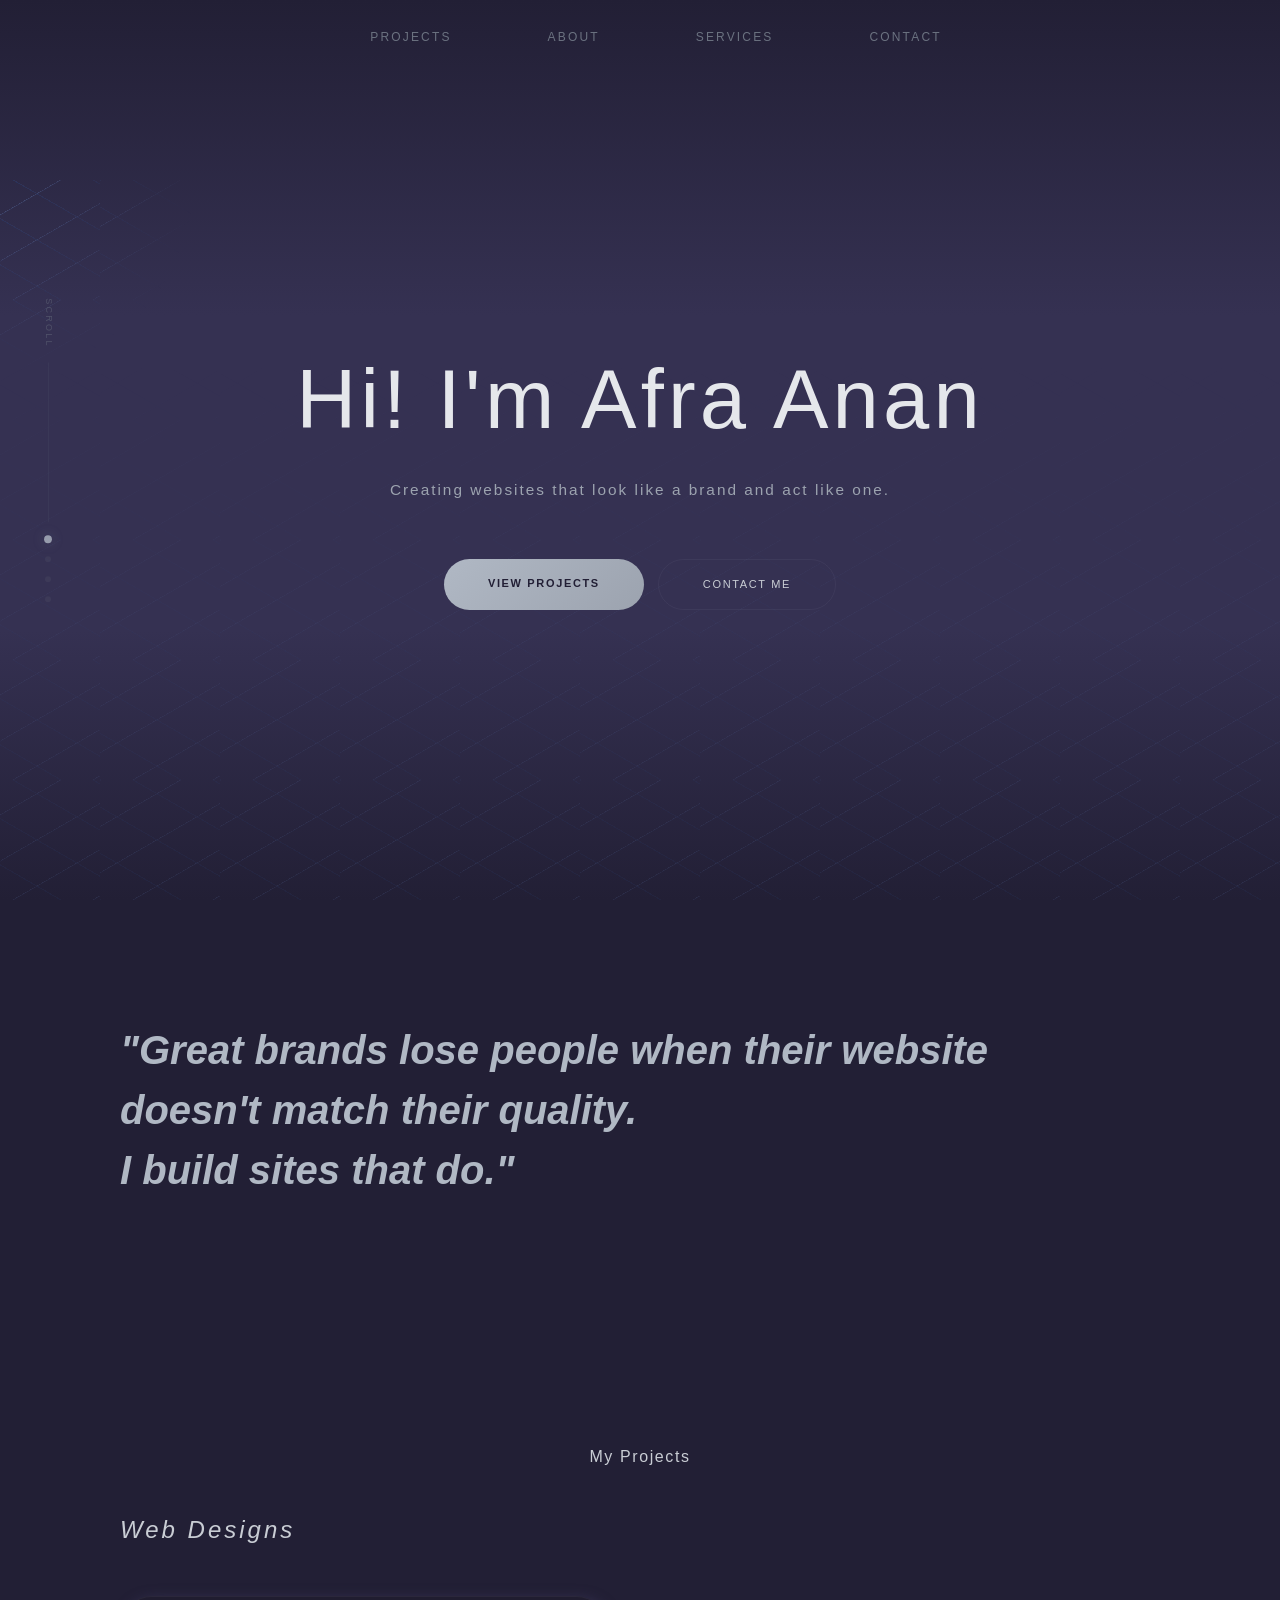
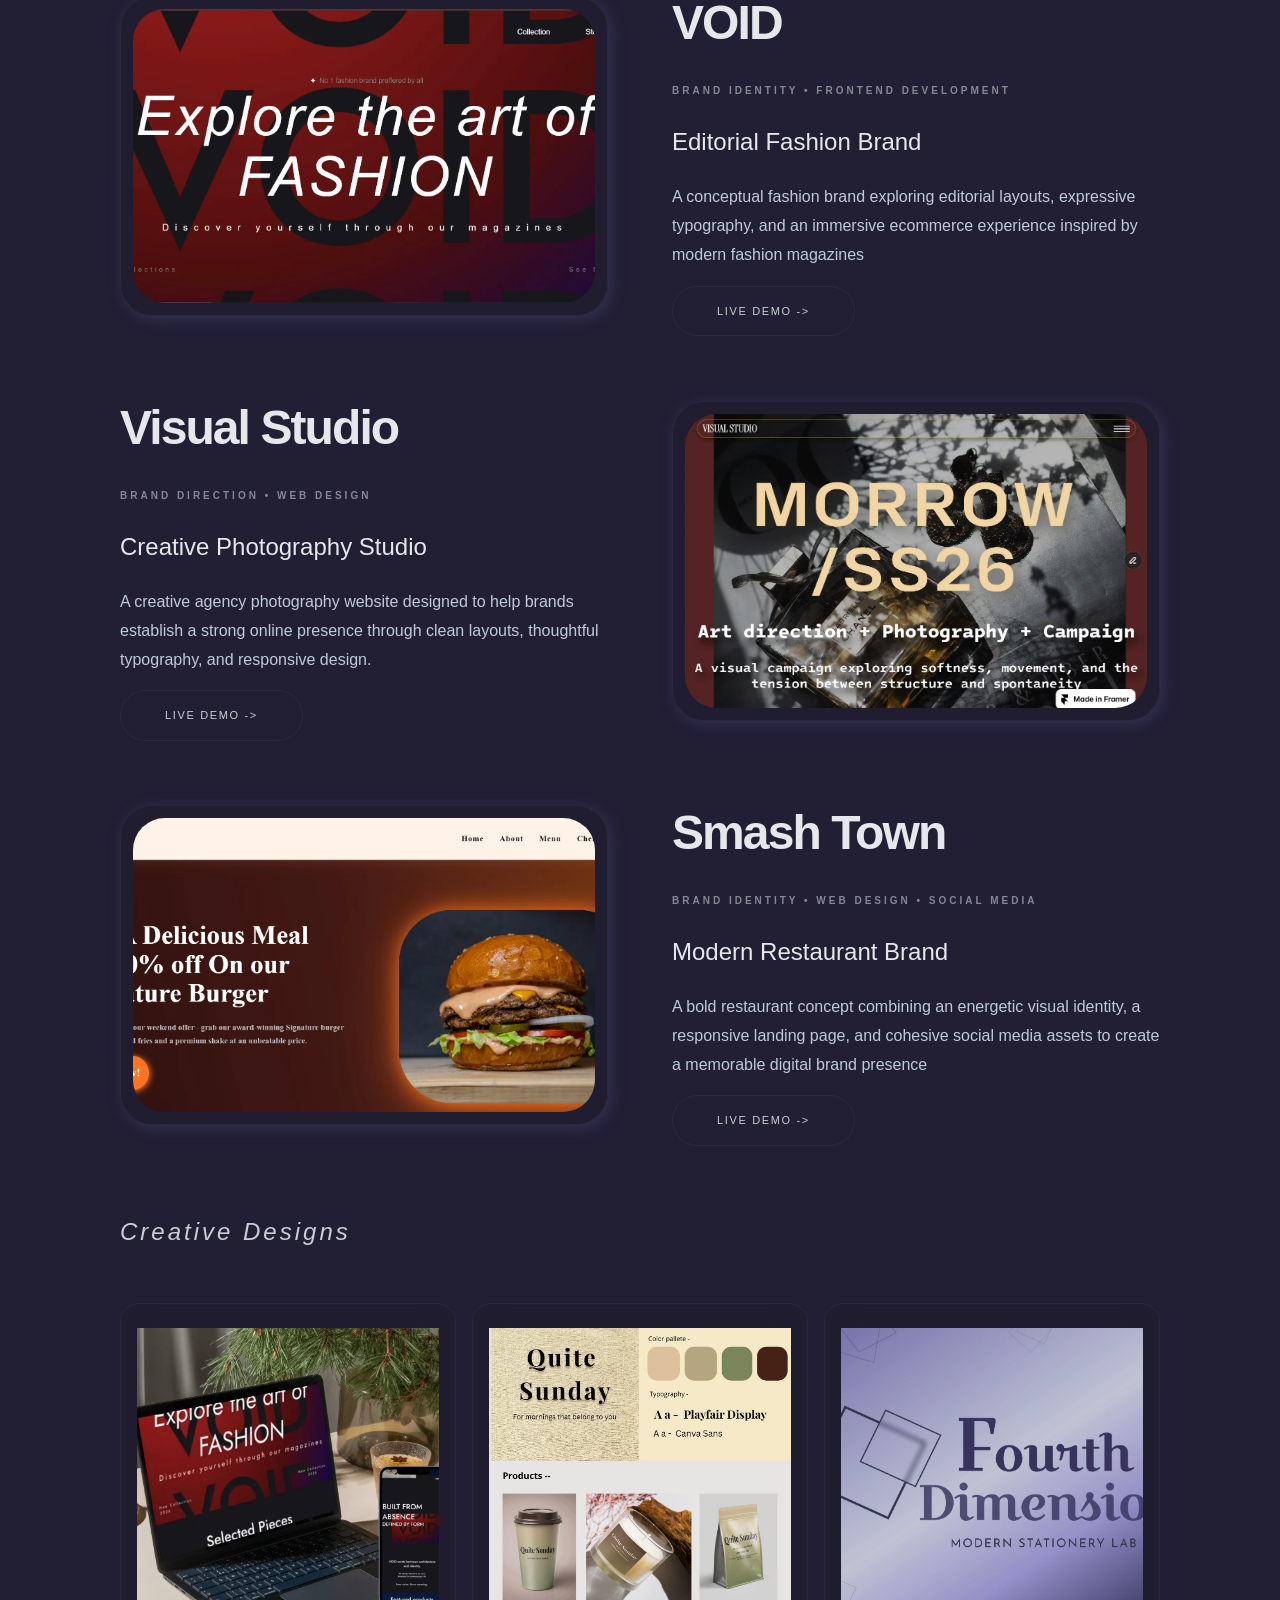
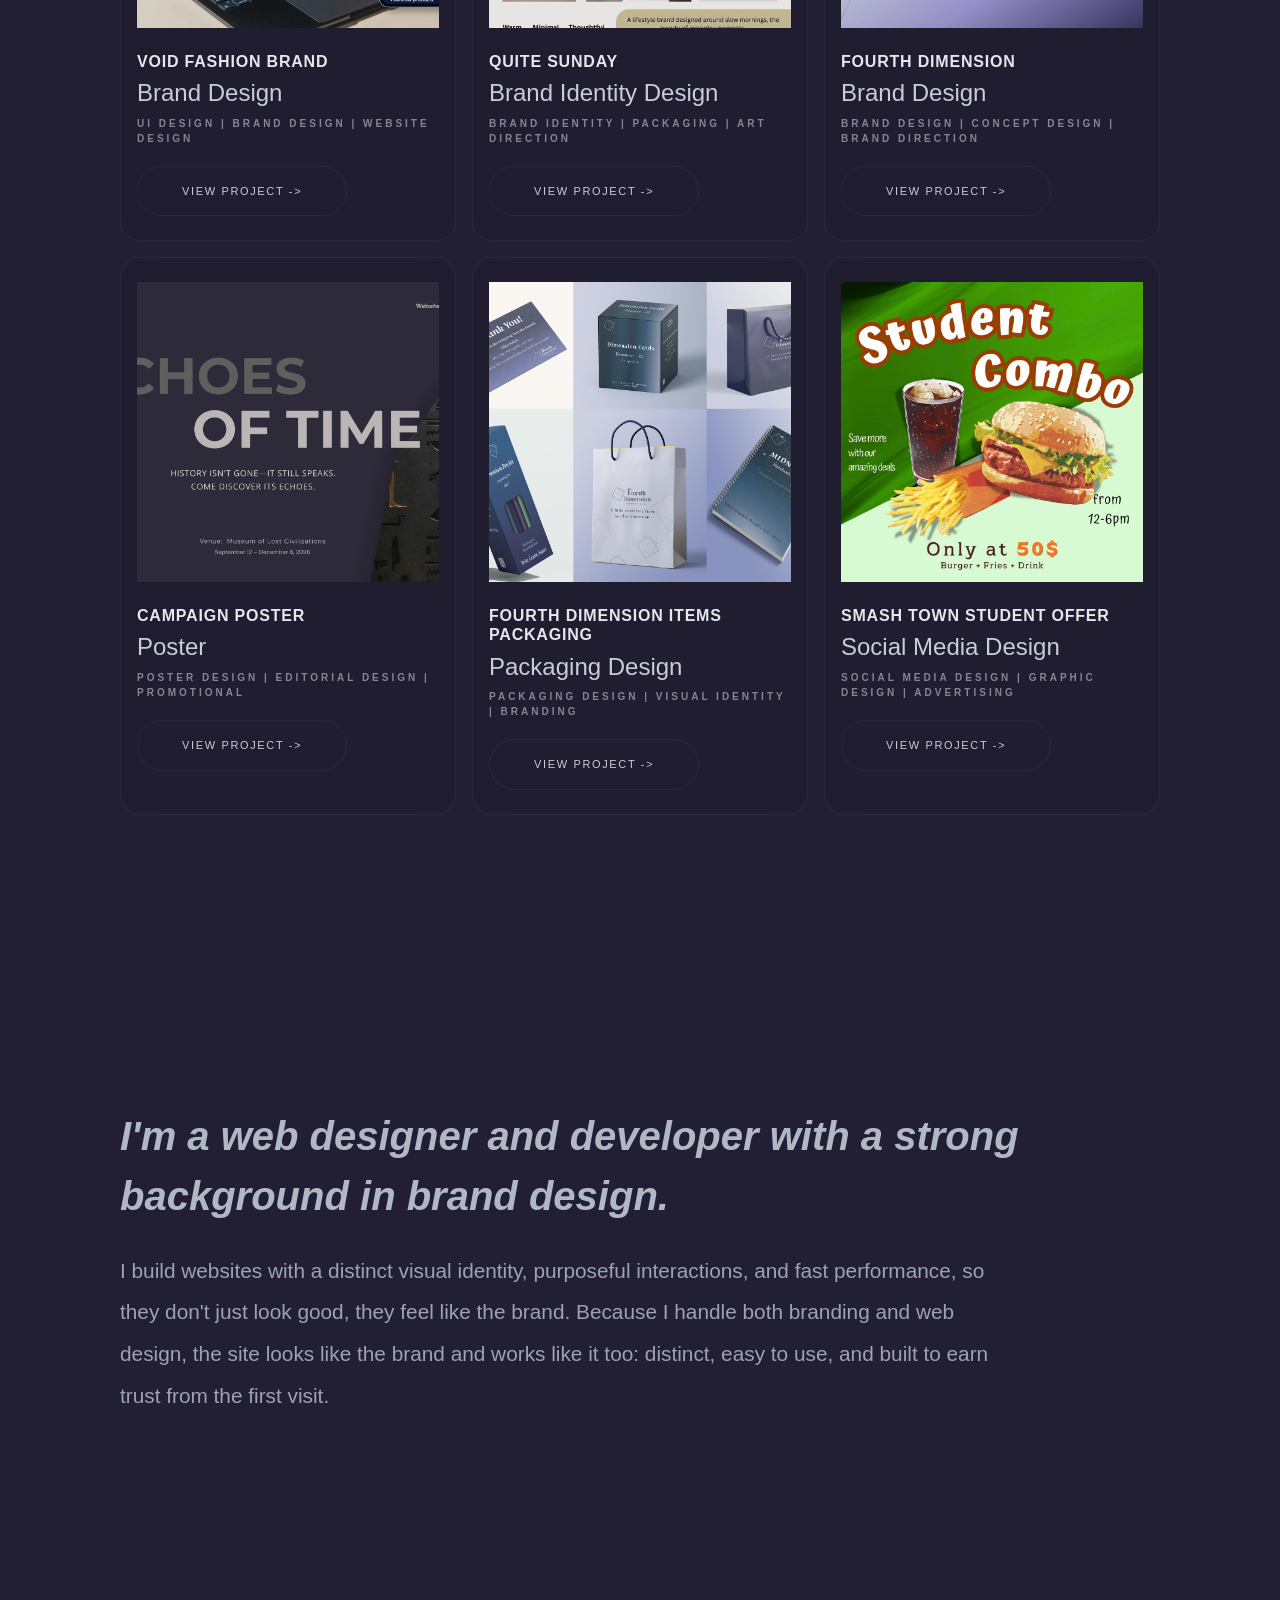
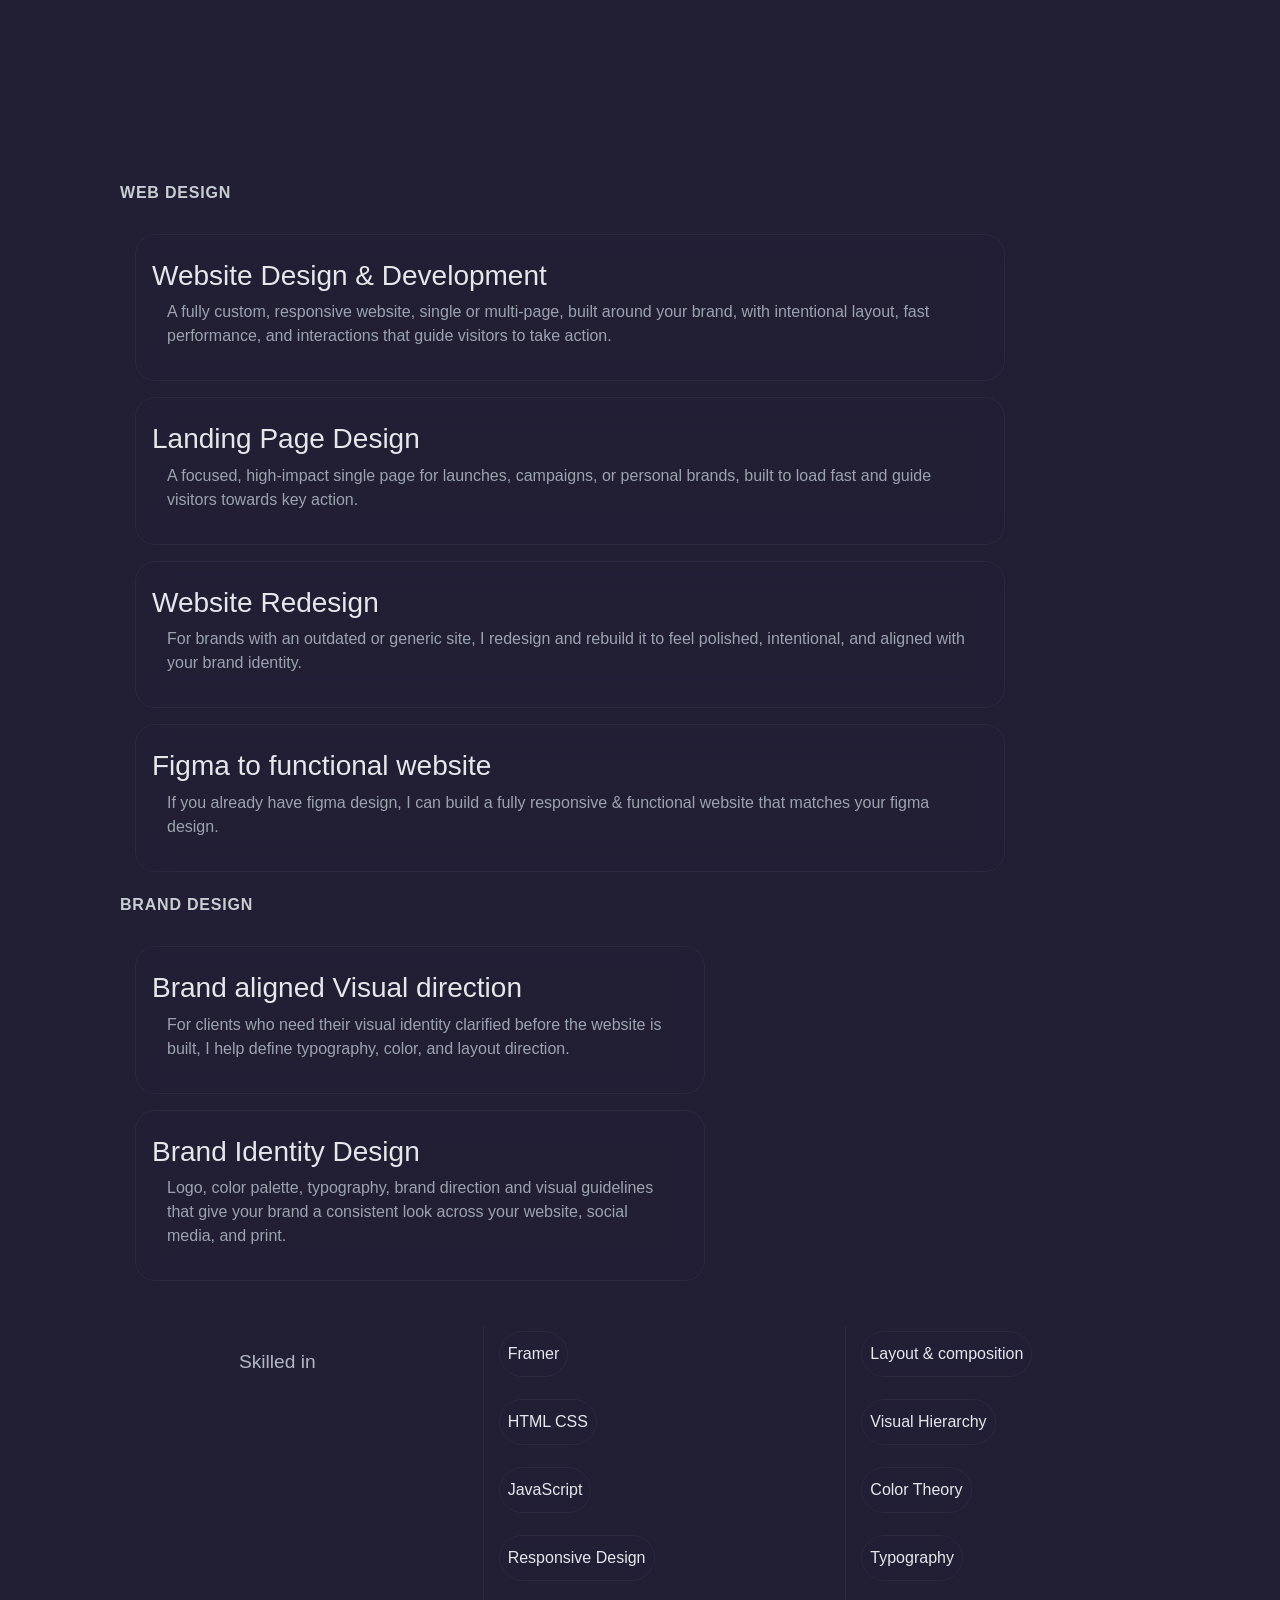
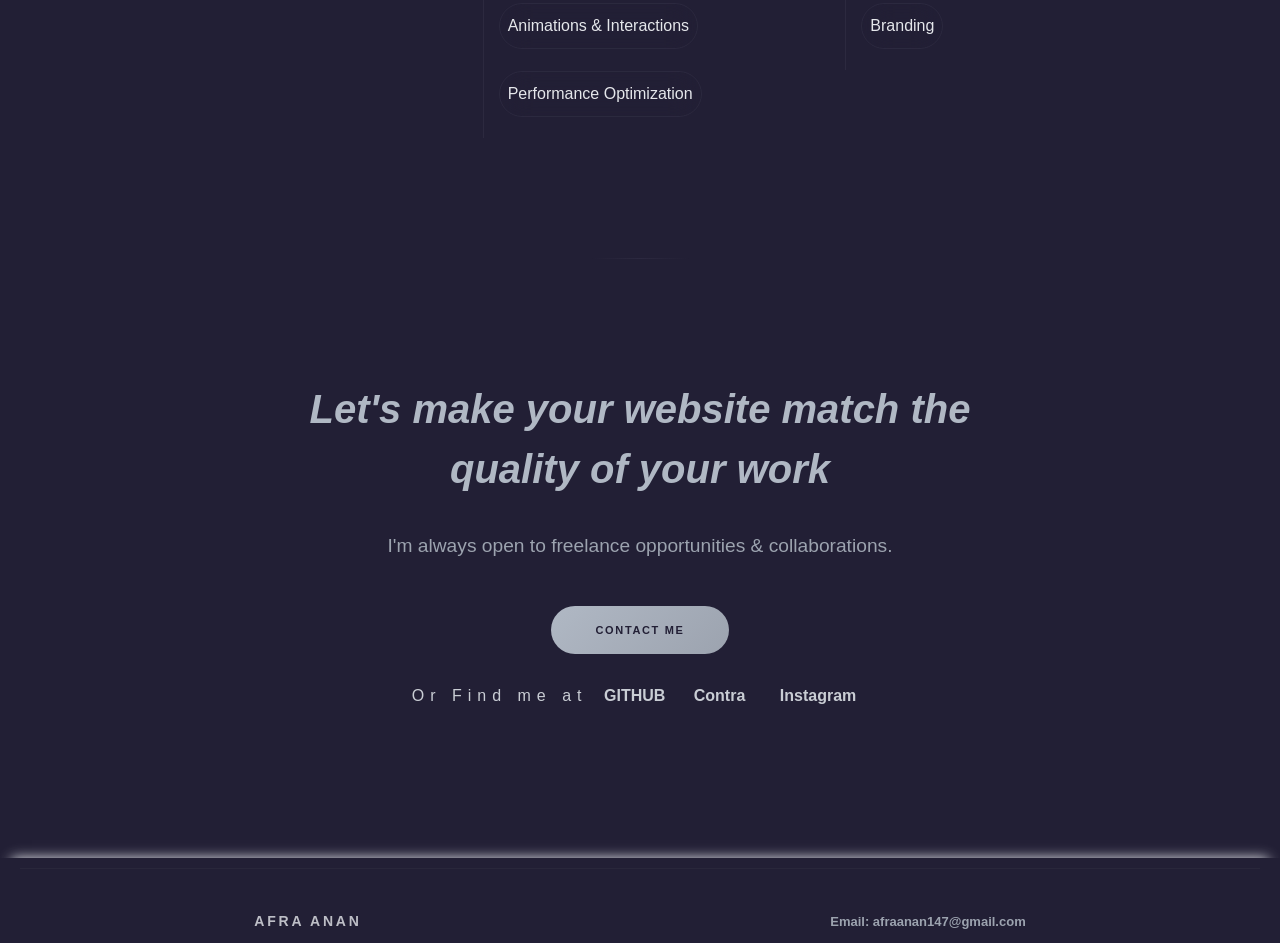
==== commit c6b2d2c0: "google search console" ====
--- a/index.html
+++ b/index.html
@@ -66,7 +66,7 @@
     <p class="hero-sub"> </p>    
     <h1>Hi! I'm Afra Anan</h1>
     <p class="hero-sub">
-      I design and build websites that capture attention and drive action.
+      Creating websites that look like a brand and act like one.
     <div class="hero-ctas">
       <a href="#project" class="btn-primary">View projects</a>
       <a href="#contact" class="btn-secondary">Contact Me</a>
@@ -76,7 +76,7 @@
    <!-- ═══ Problem ═══ -->
   <section class="section" id="problem">
     <h2 class="bold-title reveal reveal-d2">
-      "Great brands lose people when their website doesn't match their quality. I build sites that do."
+      "Great brands lose people when their website doesn't match their quality. <br> I build sites that do."
       </h2>
   </section>
   
@@ -272,7 +272,7 @@
         <div class="skill mt-4">
           <h3 class="mt-4">Skilled in </h3>
           
-            <div class="skill-set reveal reveal-d2">  
+            <div class="skill-set reveal reveal-d1">  
               <p class="skill-name">Framer</p>
               <p class="skill-name">HTML CSS</p>
               <p class="skill-name">JavaScript</p>
@@ -281,7 +281,7 @@
               <p class="skill-name">Performance Optimization</p>
             </div>
 
-            <div class="skill-set reveal-d2">            
+            <div class="skill-set reveal reveal-d3">            
               <p class="skill-name">Layout & composition</p>
               <p class="skill-name">Visual Hierarchy</p>
               <p class="skill-name">Color Theory</p> 
@@ -297,9 +297,14 @@
   </section>    
   <div class="silk-divider reveal "></div>
 
+  <!--Faq-->
+  <!-- <section class="section section-center" id="contact">
+    <h2 class="section-title reveal reveal-d1">Faq's</h2>
+  </section> -->
+
   <!-- Contact-->
    <section class="section section-center" id="contact">
-    <h2 class="section-title reveal reveal-d1">Let's make your website match the quality of your work</h2>
+    <h2 class="bold-title reveal reveal-d1">Let's make your website match the quality of your work</h2>
     <p class="section-text reveal-d2 reveal">I'm always open to freelance opportunities & collaborations.</p>
     <div class="contact-cta reveal reveal-d2">
       <a href="mailto:afraanan147@gmail.com" target="_blank" class="btn-primary">Contact Me</a>
--- a/style.css
+++ b/style.css
@@ -174,9 +174,9 @@
 
 .section { padding: 120px 0; position: relative; }
 .section-title {
-  font-size: clamp(2rem, 4vw, 3rem); font-weight: 300;
+  font-size: 1rem; font-weight: 300;
   text-align: center; 
-  letter-spacing: -0.04em; line-height: 1.15; color: var(--ivory); margin-bottom: 20px;
+  letter-spacing: 0.1em; line-height: 1.15; color: var(--ivory-muted); margin-bottom: 20px;
 }
 .section-title strong { font-weight: 600; }
 
@@ -278,11 +278,17 @@
    problem 
    ══════════════════════════════════ */
 
+#problem{
+  max-width: 900px;
+}   
 .bold-title{
   color: #B0B8C4;
   font-style:oblique;
-  font-weight: 800;
-  font-size: 3rem;
+  font-weight: 600;
+  font-size: 2.5rem;
+  line-height: 1.5;
+
+  /* letter-spacing: 1px; */
 }   
 
 /* ══════════════════════════════════
@@ -299,7 +305,7 @@
 .project-type{
   letter-spacing: 3px;
   font-size: 1.5rem;
-  text-align: center;
+  text-align: start;
   font-style: oblique;
   font-weight: 100;
   color: var(--ivory-muted);
@@ -375,6 +381,7 @@
 /* about*/
 #about{
   text-align: left;
+  max-width: 900px;
 }
 
 .about-text{
@@ -450,6 +457,10 @@
 }
 /* Contact  */
 
+#contact{
+  max-width: 800px;
+  margin: auto;
+}
 .contact-cta p{
   color: var(--ivory-muted);
   
@@ -530,11 +541,23 @@
   .skill h3 {
     grid-column: 1 / -1;   /* spans the full row */
   }
+  .bold-title{
+    font-size: 1.8rem;
+  }
+  .offer-text, .about-text{
+    font-size: 1rem;
+  }
+  .skill-set .skill-name{
+    font-size: 0.8rem;
+  }
+  .offer-item h3{
+    font-size: 1.3rem;
+  }
 }
 
 @media (max-width: 480px) {
   .hero h1 { font-size: 2.4rem; }
-  .section-title { font-size: 1.7rem; }
+  
   .mobile-menu-link { font-size: 1.4rem; }
   
   .section-text{
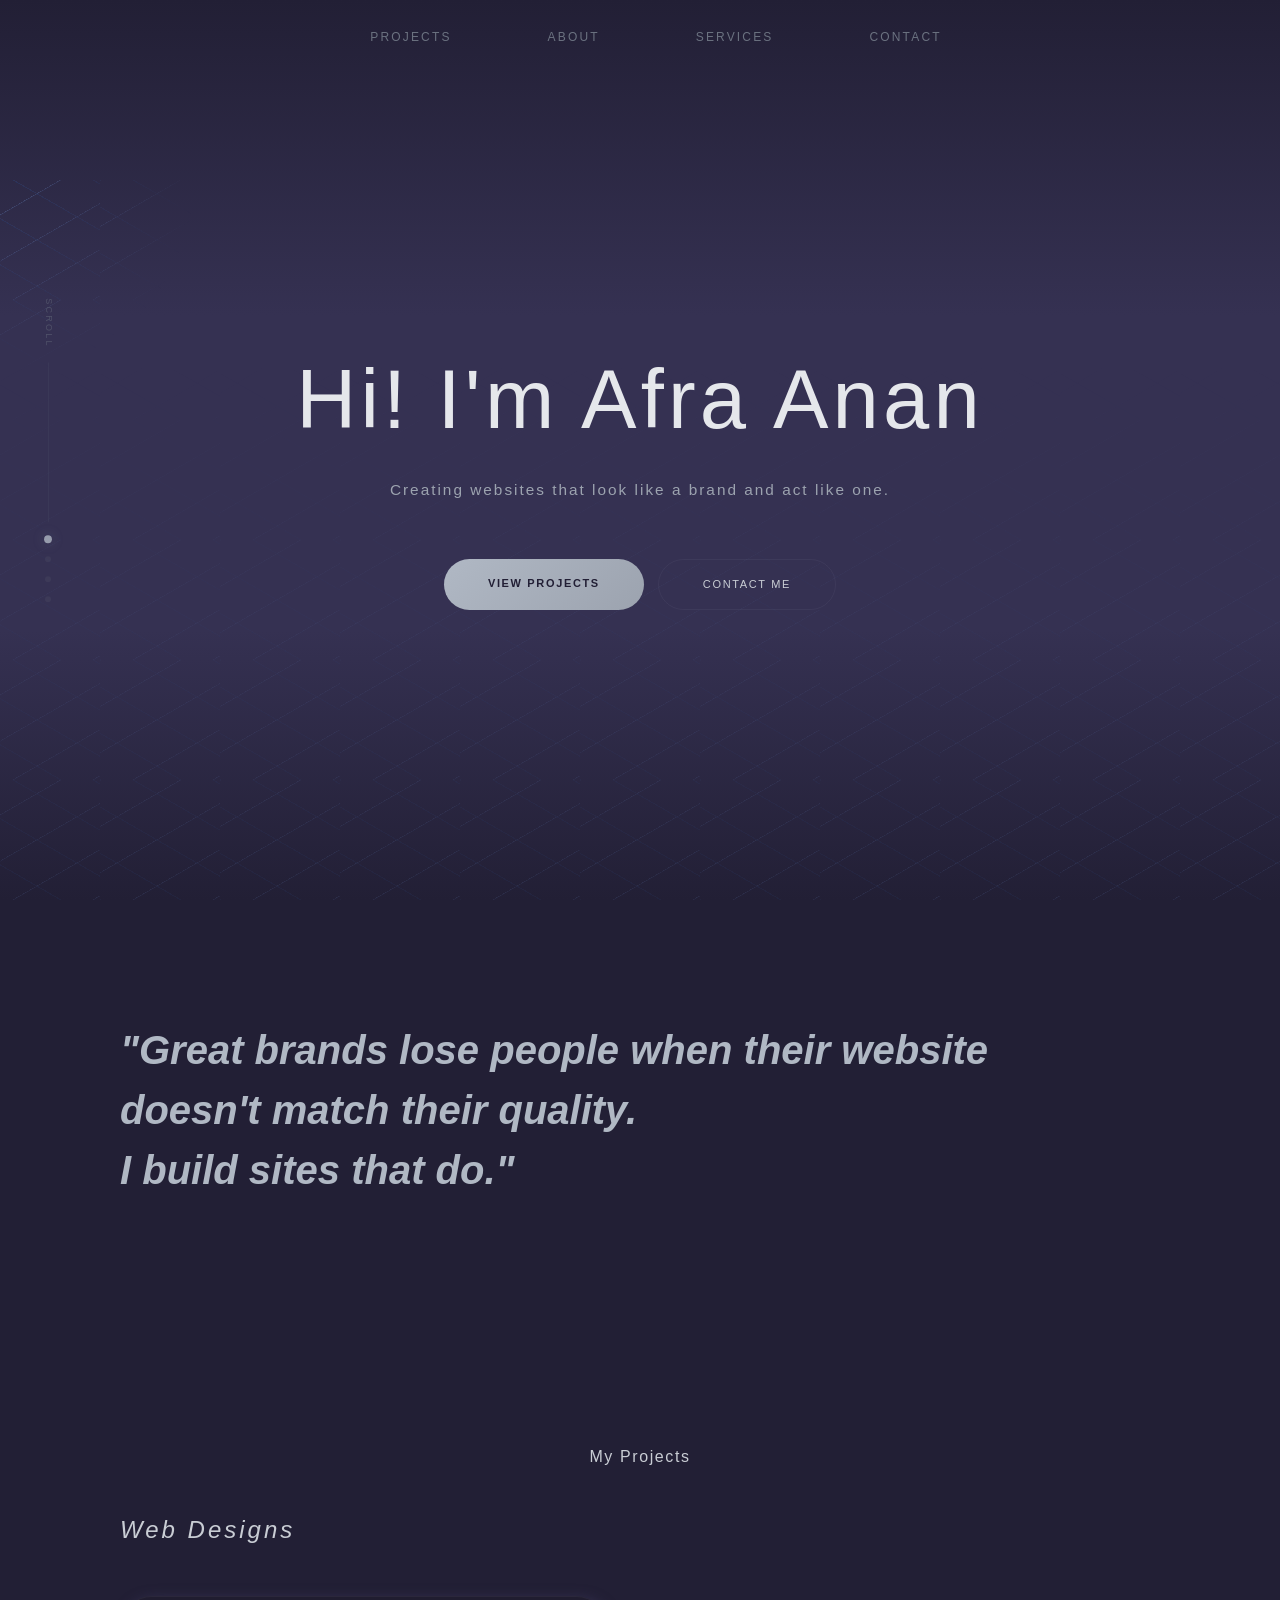
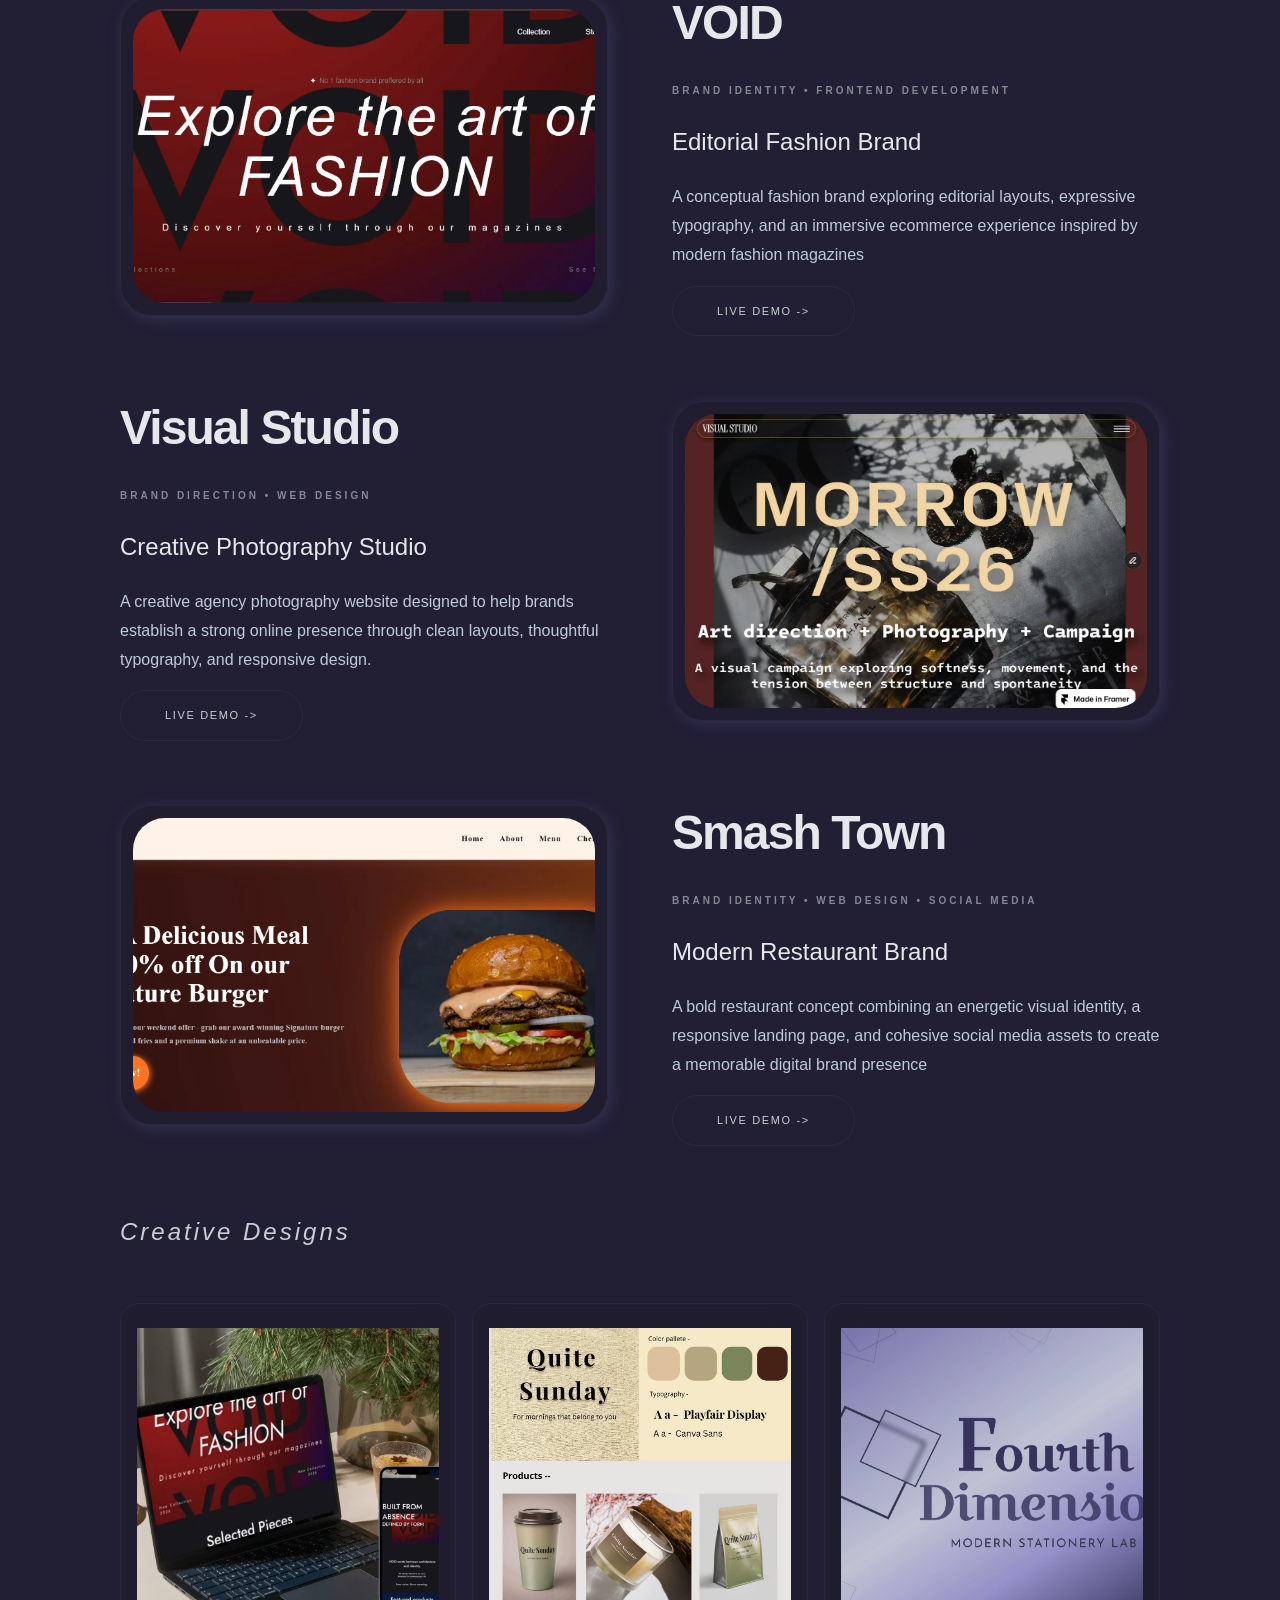
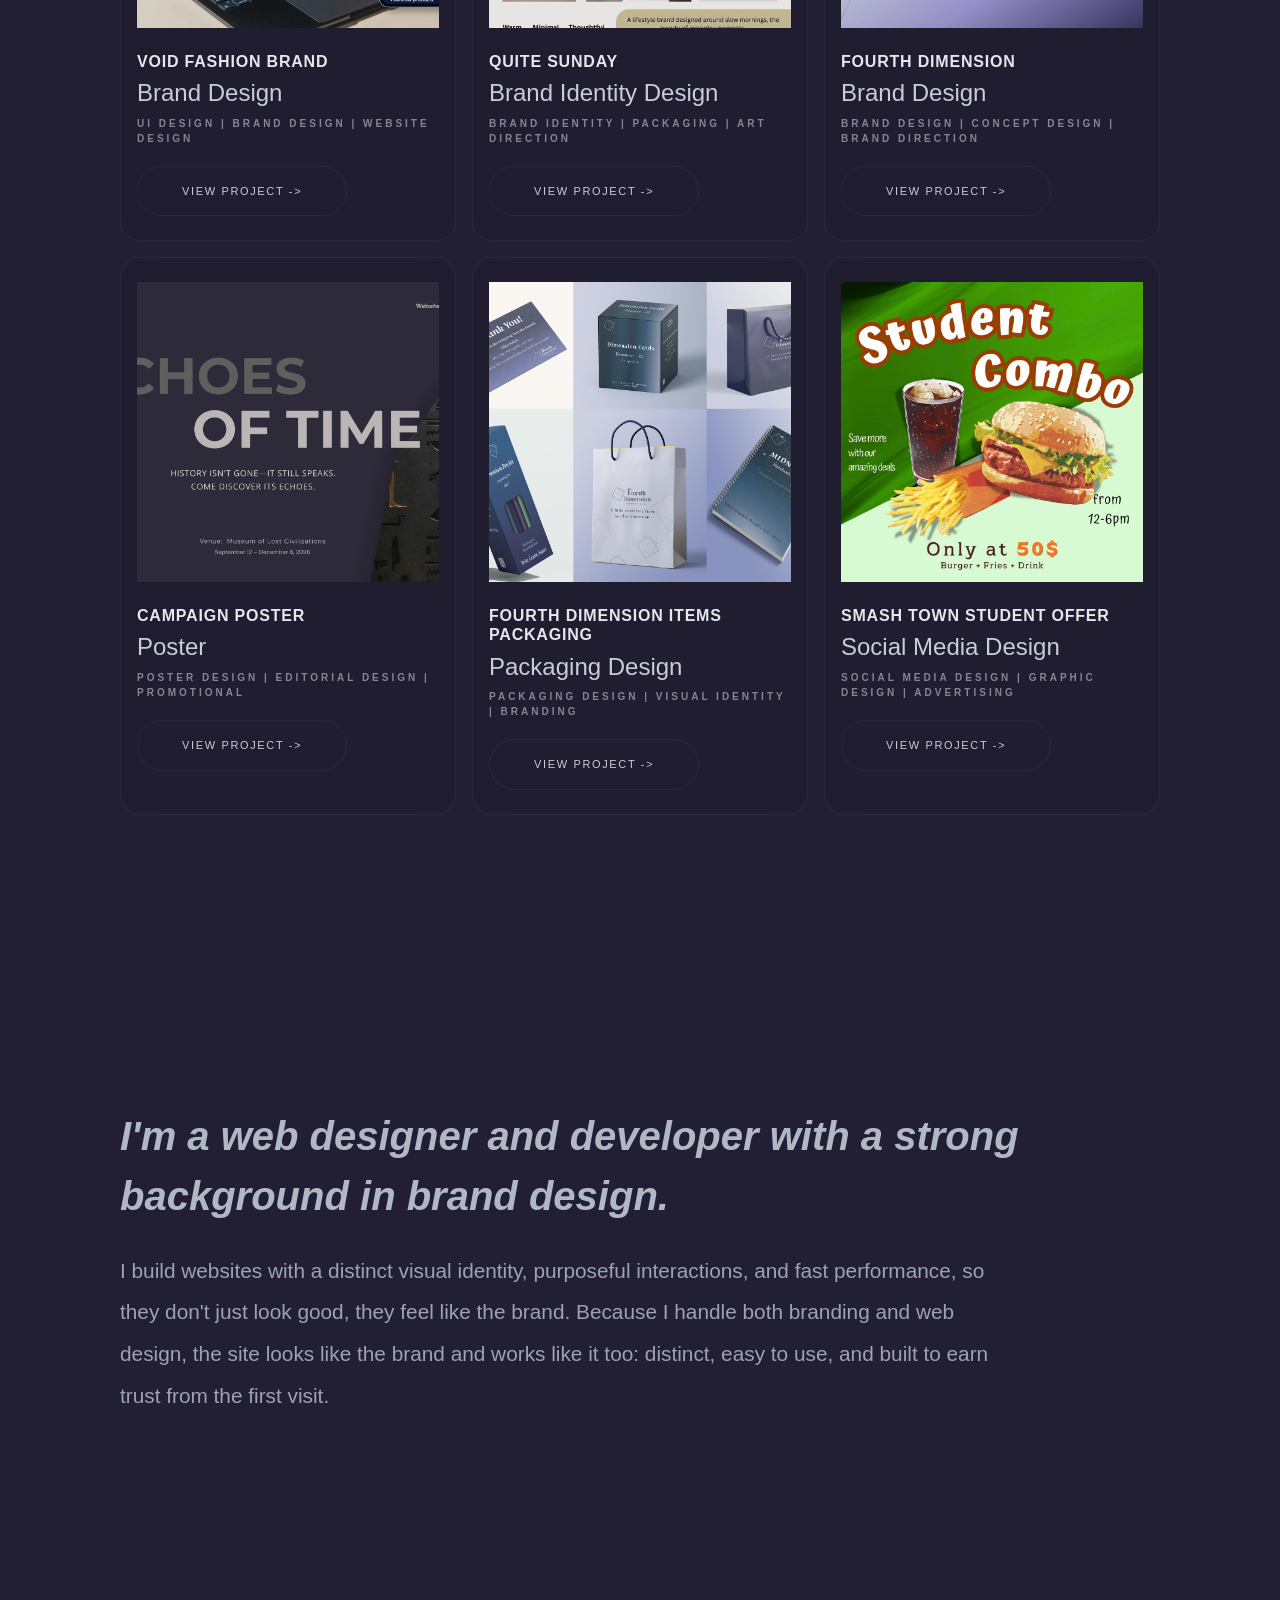
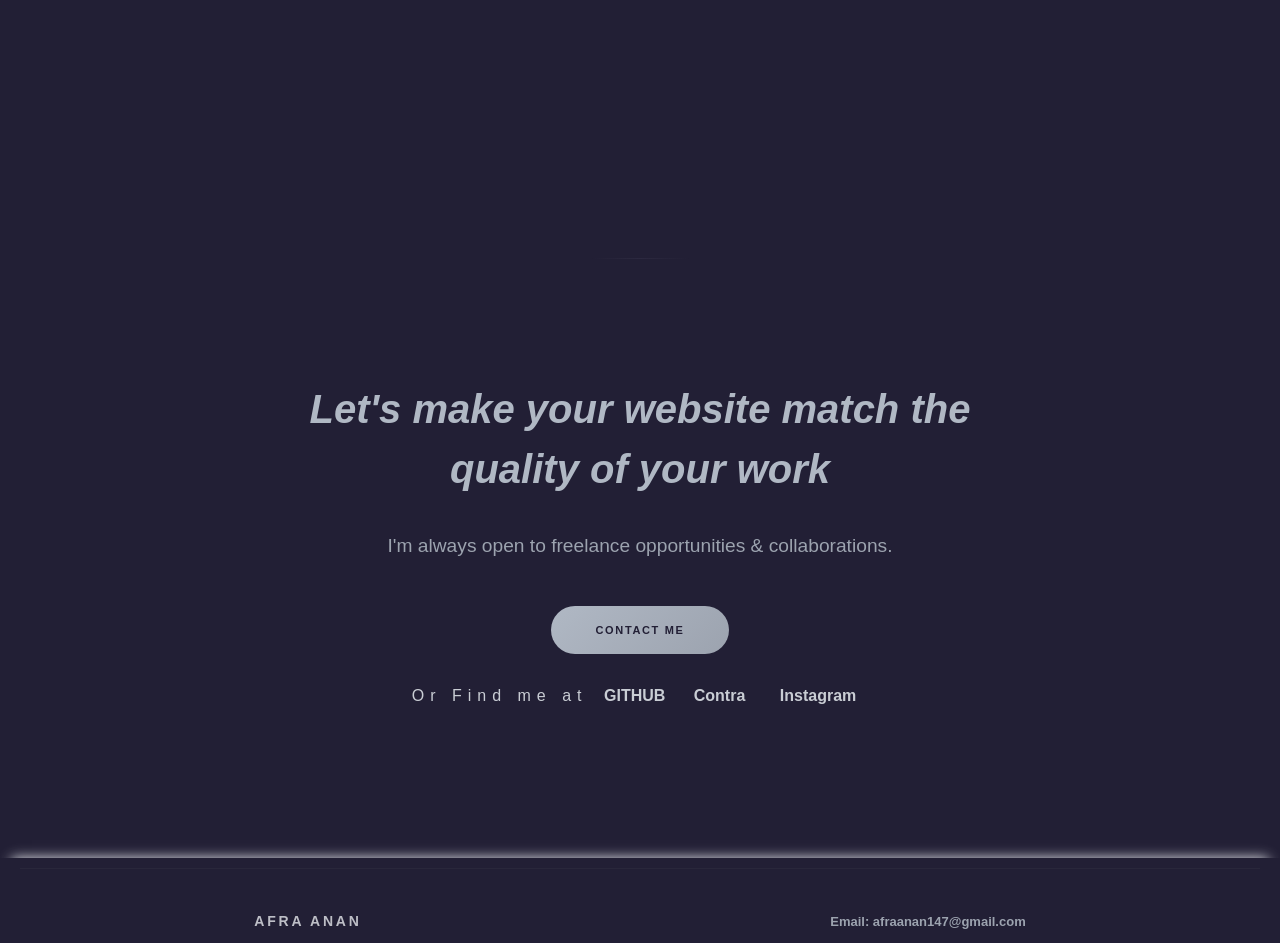
==== commit d71df51f: "fix link" ====
--- a/index.html
+++ b/index.html
@@ -10,6 +10,7 @@
   <link href="https://fonts.googleapis.com/css2?family=DM+Sans:ital,opsz,wght@0,9..40,300;0,9..40,400;0,9..40,500;0,9..40,600;0,9..40,700;1,9..40,300&family=Playfair+Display:ital,wght@0,700;1,600&display=swap" rel="stylesheet" />
   <link href="https://cdn.jsdelivr.net/npm/bootstrap@5.3.7/dist/css/bootstrap.min.css" rel="stylesheet">
   <link rel="stylesheet" href="style.css">
+  <link rel="icon" href="image/favicon.ico" type="image/x-icon" />
 </head>
 <body>
 
@@ -182,7 +183,7 @@
             <h6 class="design-name"><strong>Campaign Poster </strong> </h6>
             <h4 class="desc">Poster</h4>
             <p class="project-tag">Poster Design | Editorial Design | Promotional </p>
-            <a href="" target="_blank" class="btn-secondary case"> View Project -> </a>
+            <a href="https://contra.com/afra_anan_cv0vcau5/work?r=afra_anan_cv0vcau5" target="_blank" class="btn-secondary case"> View Project -> </a>
           </div>
         </div>
 
